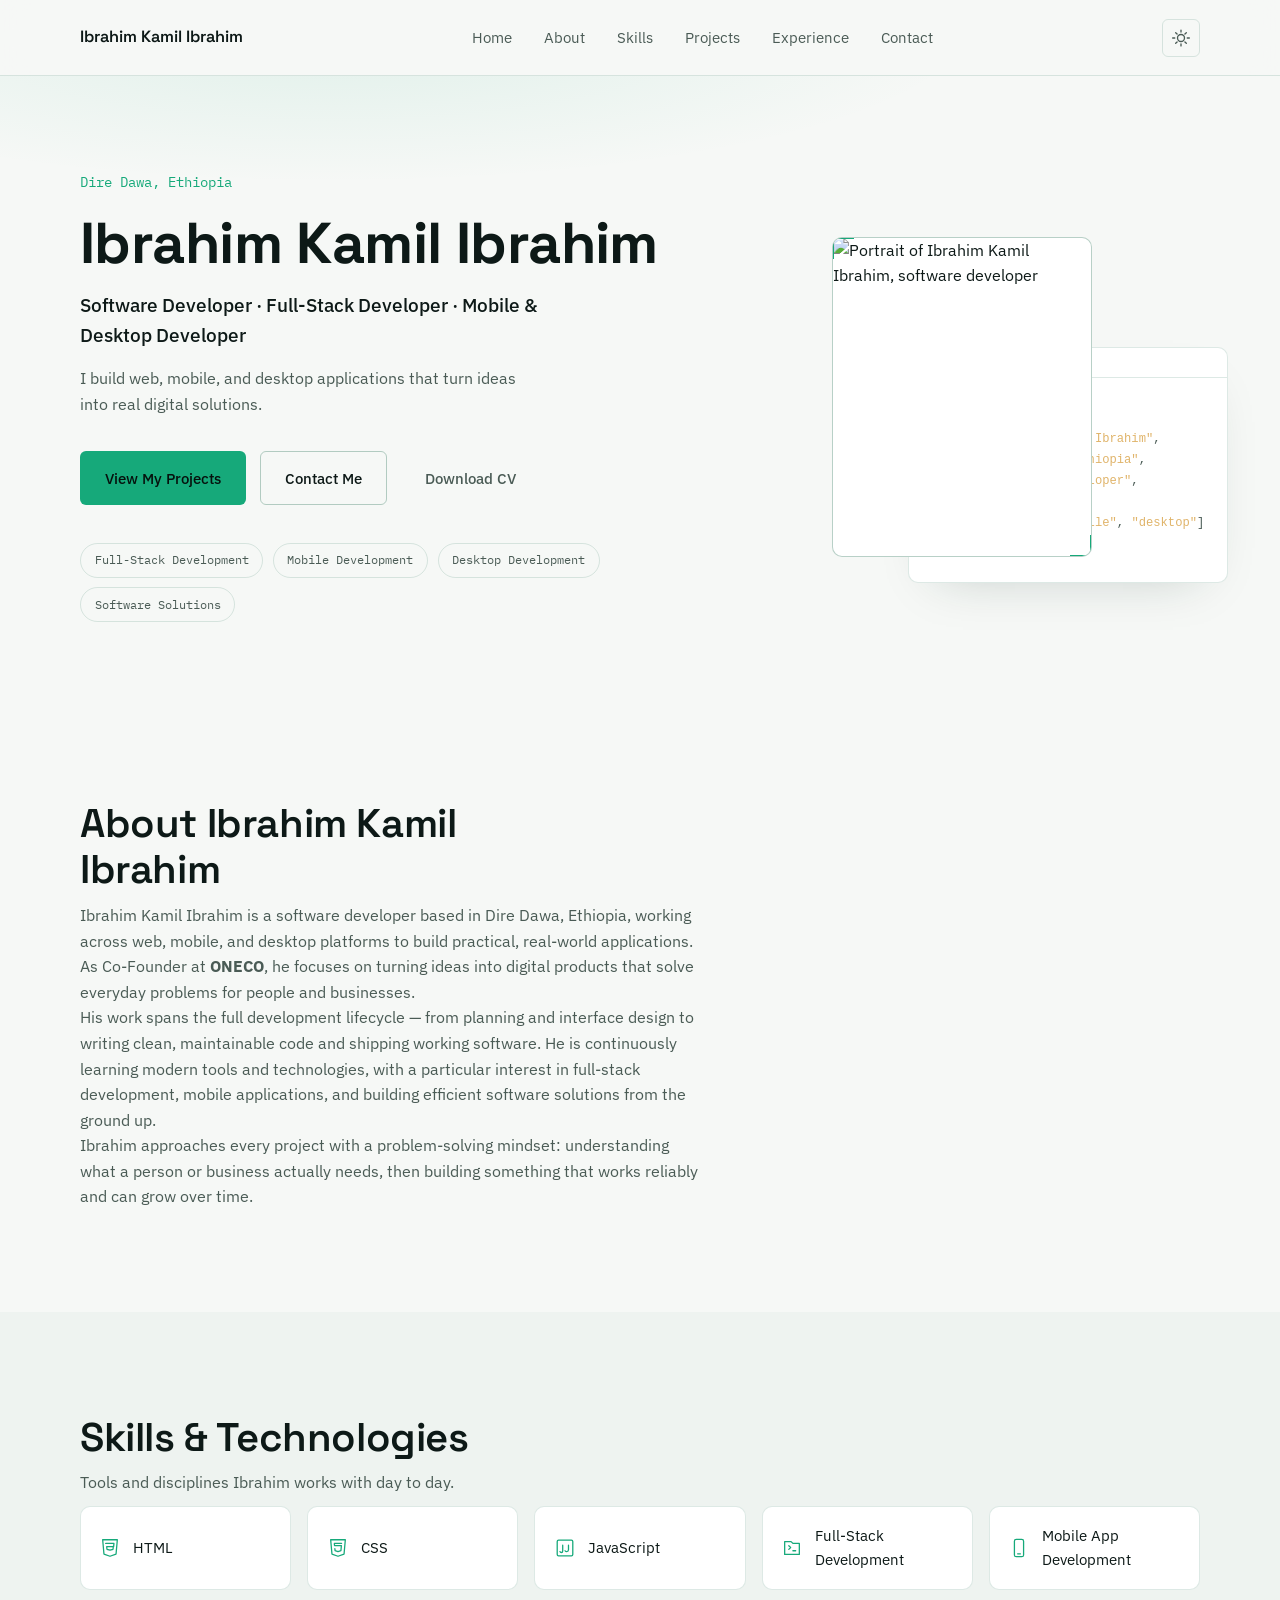
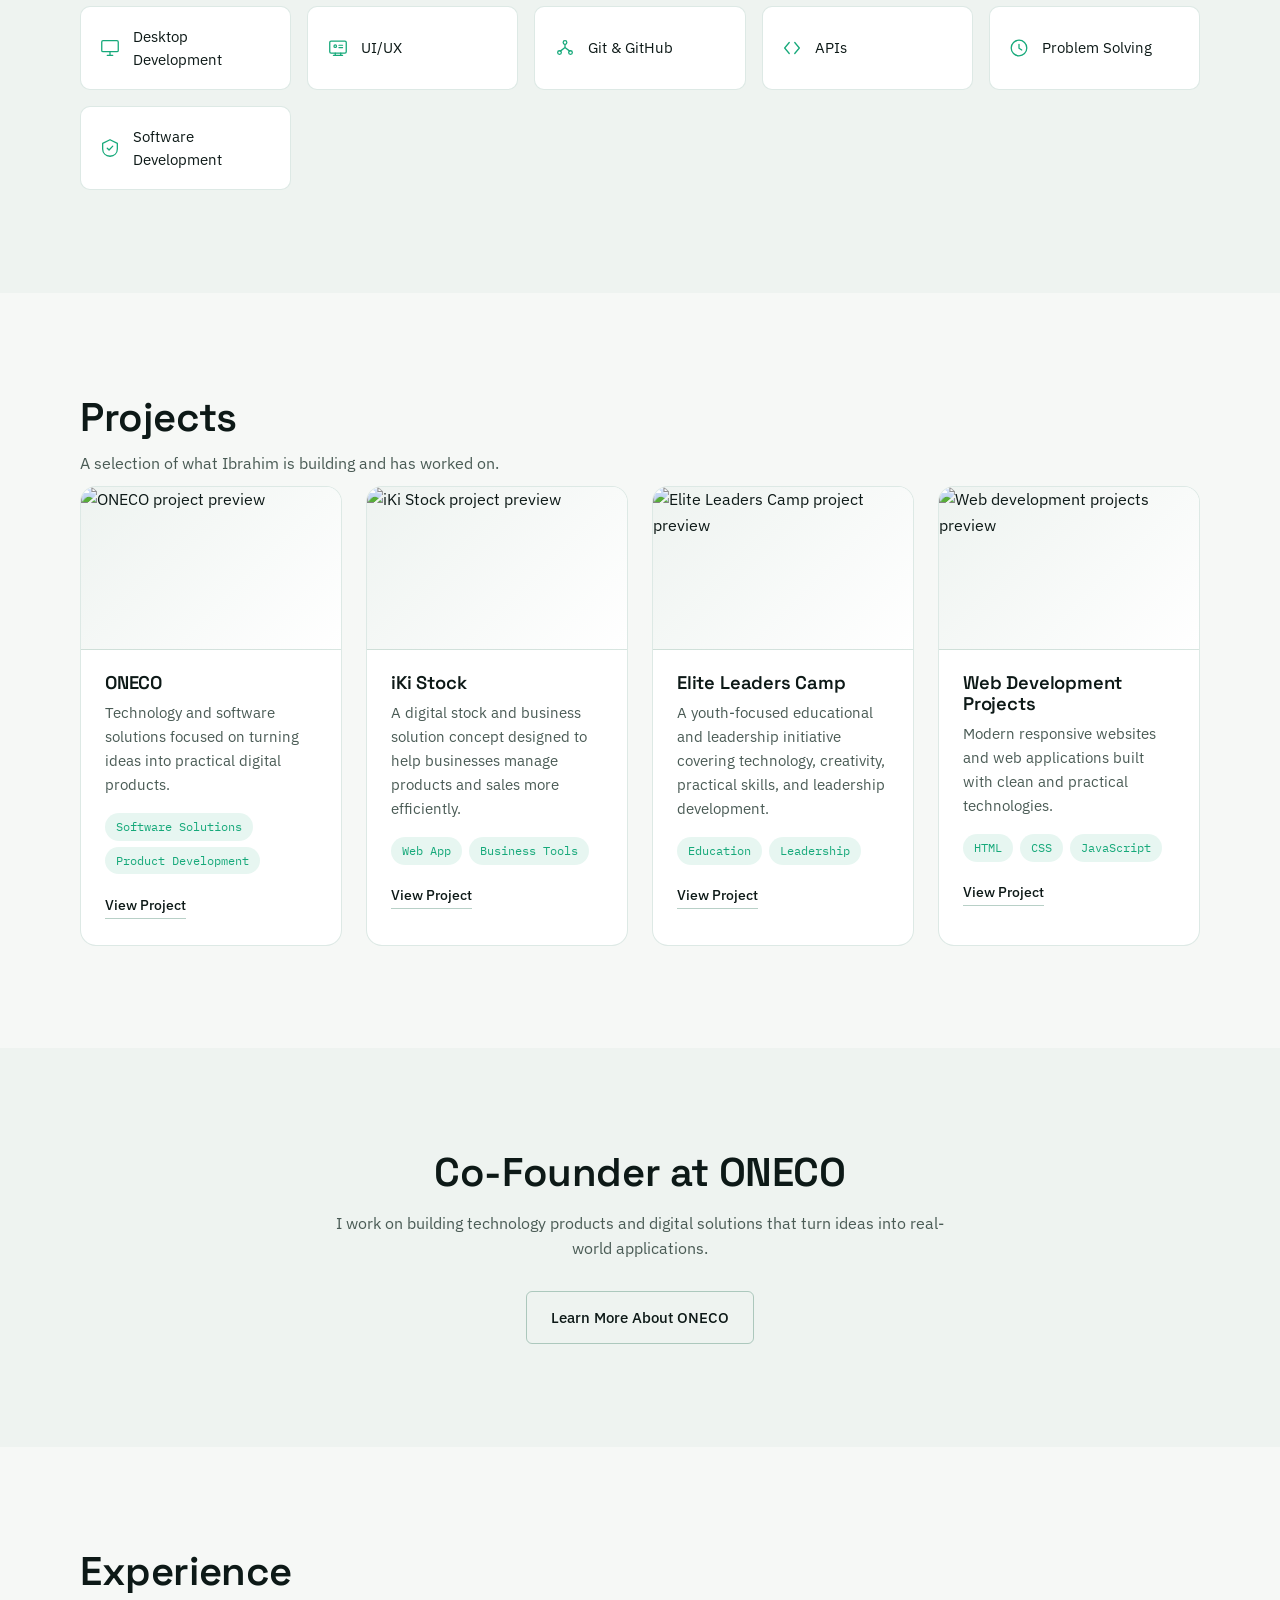
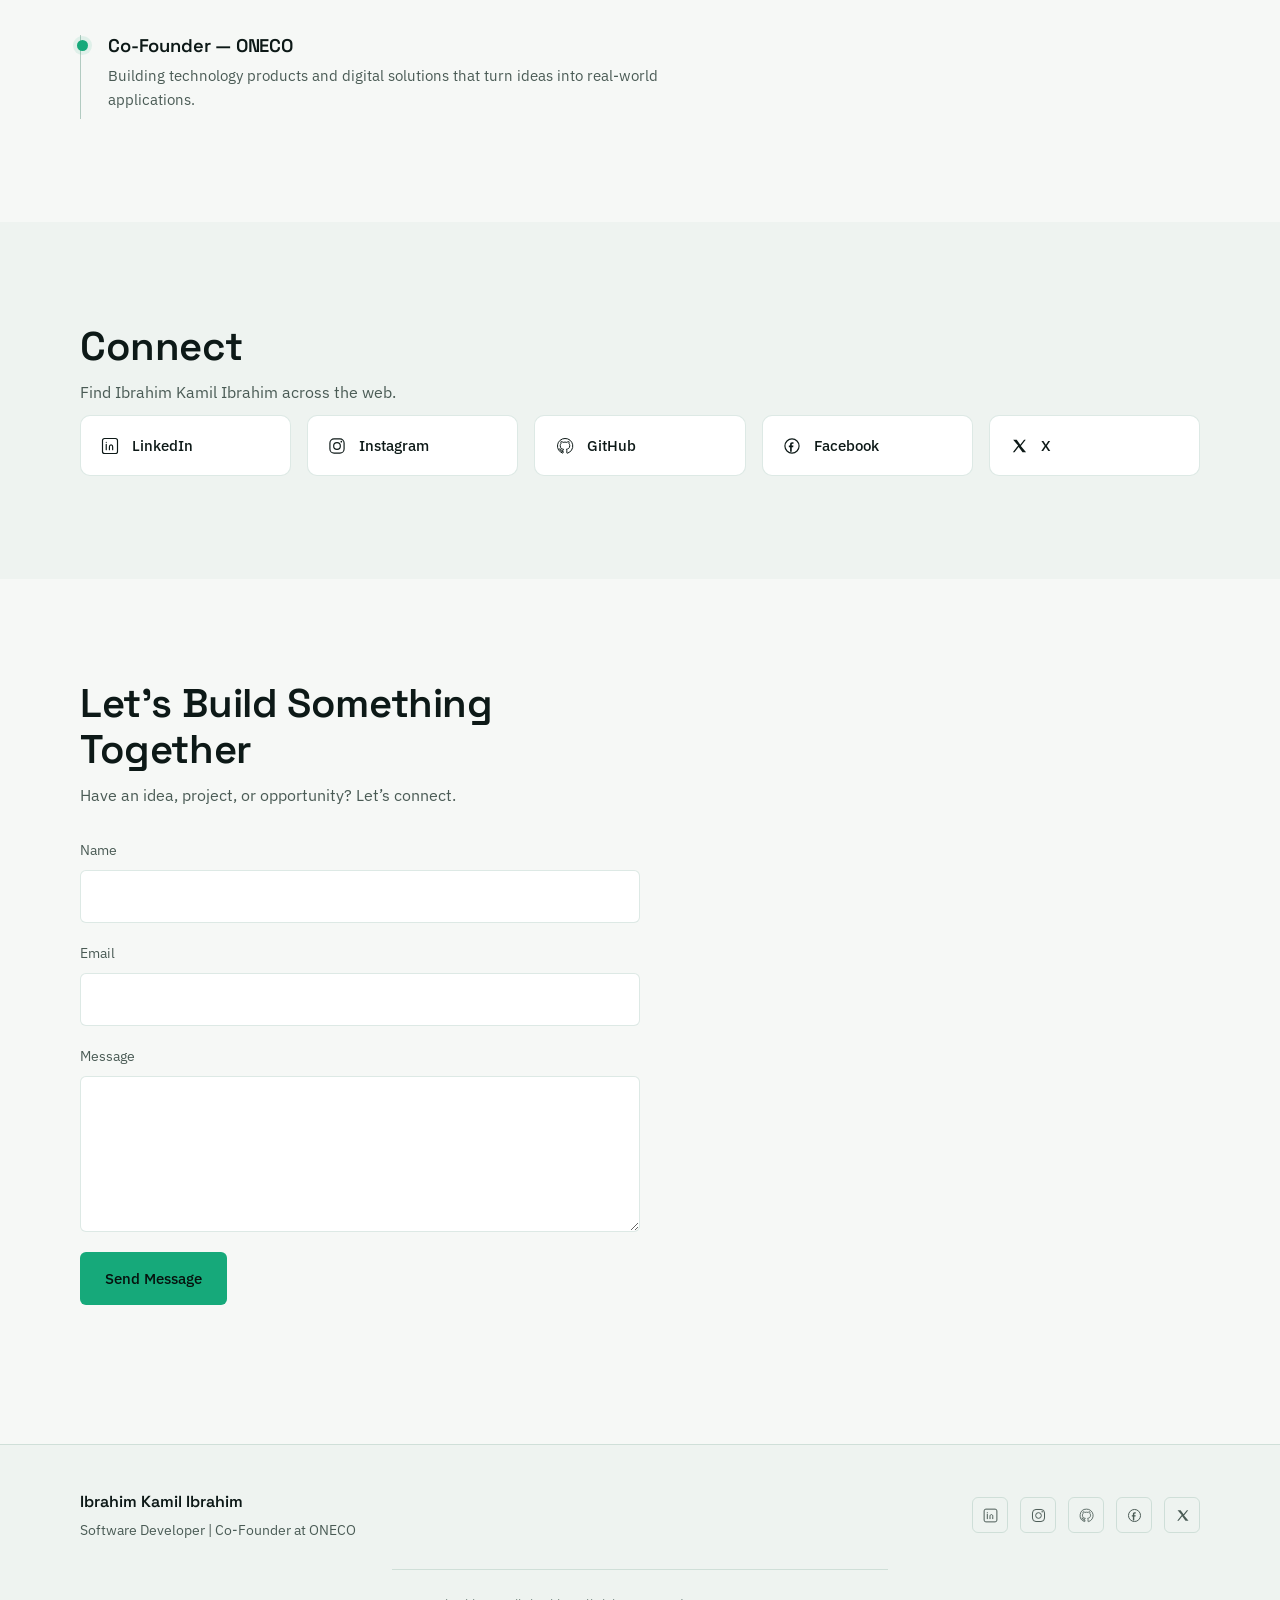
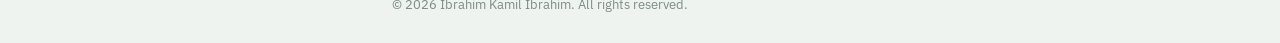
==== index.html @ 1c9484c1 "Update domain placeholders for GitHub Pages" ====
<!DOCTYPE html>
<html lang="en" data-theme="dark">
<head>
  <meta charset="UTF-8" />
  <meta name="viewport" content="width=device-width, initial-scale=1.0" />

  <!-- ============================================================
       PRIMARY SEO — GitHub Pages URL set; replace with your real domain
       once you connect one, e.g. https://ibrahimkamil.dev
  ============================================================ -->
  <title>Ibrahim Kamil Ibrahim | Software Developer &amp; Co-Founder at ONECO</title>
  <meta name="description" content="Ibrahim Kamil Ibrahim is a software developer and Co-Founder at ONECO, specializing in full-stack, web, mobile and desktop application development." />
  <meta name="keywords" content="Ibrahim Kamil Ibrahim, Ibrahim Kamil, Ibrahim Kamil software developer, Ibrahim Kamil Ethiopia, Ibrahim Kamil developer, Ibrahim Kamil ONECO" />
  <meta name="author" content="Ibrahim Kamil Ibrahim" />
  <meta name="robots" content="index, follow" />

  <!-- REPLACE: canonical URL once your domain/GitHub Pages URL is live -->
  <link rel="canonical" href="https://ibrahim-kamil-ibrahim.github.io/ibrahim-kamil-ibrahim/" />

  <!-- Open Graph -->
  <meta property="og:type" content="website" />
  <meta property="og:title" content="Ibrahim Kamil Ibrahim | Software Developer & Co-Founder at ONECO" />
  <meta property="og:description" content="Software developer and Co-Founder at ONECO, building full-stack, web, mobile and desktop applications." />
  <meta property="og:url" content="https://ibrahim-kamil-ibrahim.github.io/ibrahim-kamil-ibrahim/" />
  <!-- REPLACE: absolute URL to a real social preview image (1200x630 recommended) -->
  <meta property="og:image" content="https://ibrahim-kamil-ibrahim.github.io/ibrahim-kamil-ibrahim/assets/og-image.jpg" />
  <meta property="og:site_name" content="Ibrahim Kamil Ibrahim" />
  <meta property="og:locale" content="en_US" />

  <!-- Twitter / X Card -->
  <meta name="twitter:card" content="summary_large_image" />
  <meta name="twitter:title" content="Ibrahim Kamil Ibrahim | Software Developer & Co-Founder at ONECO" />
  <meta name="twitter:description" content="Software developer and Co-Founder at ONECO, building full-stack, web, mobile and desktop applications." />
  <meta name="twitter:image" content="https://ibrahim-kamil-ibrahim.github.io/ibrahim-kamil-ibrahim/assets/og-image.jpg" />
  <meta name="twitter:site" content="@ibrahimkamil877" />

  <!-- REPLACE: favicon files in /assets/ once you have real ones -->
  <link rel="icon" type="image/png" href="assets/favicon.png" />

  <!-- Fonts: Space Grotesk (display) + IBM Plex Sans (body) + IBM Plex Mono (code accents) -->
  <link rel="preconnect" href="https://fonts.googleapis.com" />
  <link rel="preconnect" href="https://fonts.gstatic.com" crossorigin />
  <link href="https://fonts.googleapis.com/css2?family=Space+Grotesk:wght@500;600;700&family=IBM+Plex+Sans:wght@400;500;600&family=IBM+Plex+Mono:wght@400;500&display=swap" rel="stylesheet" />

  <link rel="stylesheet" href="style.css" />

  <!-- ============================================================
       STRUCTURED DATA (Schema.org JSON-LD)
       Only real, provided information is included below.
       Replace image/url placeholders once available.
  ============================================================ -->
  <script type="application/ld+json">
  {
    "@context": "https://schema.org",
    "@type": "Person",
    "name": "Ibrahim Kamil Ibrahim",
    "alternateName": "Ibrahim Kamil",
    "jobTitle": "Software Developer",
    "description": "Software developer and Co-Founder at ONECO, specializing in full-stack, web, mobile and desktop application development.",
    "image": "https://ibrahim-kamil-ibrahim.github.io/ibrahim-kamil-ibrahim/assets/profile.jpg",
    "url": "https://ibrahim-kamil-ibrahim.github.io/ibrahim-kamil-ibrahim/",
    "worksFor": {
      "@type": "Organization",
      "name": "ONECO"
    },
    "address": {
      "@type": "PostalAddress",
      "addressLocality": "Dire Dawa",
      "addressCountry": "Ethiopia"
    },
    "sameAs": [
      "https://www.linkedin.com/in/ibrahimkamilibrahim/",
      "https://www.instagram.com/ibrahim_kamil_ibrahim_/",
      "https://github.com/ibrahim-kamil-ibrahim",
      "https://web.facebook.com/ibrahimkamilibrahim1",
      "https://x.com/ibrahimkamil877"
    ]
  }
  </script>
  <script type="application/ld+json">
  {
    "@context": "https://schema.org",
    "@type": "WebSite",
    "name": "Ibrahim Kamil Ibrahim | Software Developer & Co-Founder at ONECO",
    "url": "https://ibrahim-kamil-ibrahim.github.io/ibrahim-kamil-ibrahim/",
    "author": {
      "@type": "Person",
      "name": "Ibrahim Kamil Ibrahim"
    }
  }
  </script>
</head>
<body>
  <a class="skip-link" href="#main">Skip to content</a>

  <!-- ============================== NAVBAR ============================== -->
  <header class="site-header" id="top">
    <div class="nav-inner">
      <a href="#top" class="nav-logo">Ibrahim Kamil Ibrahim</a>

      <nav class="nav-menu" id="nav-menu" aria-label="Primary">
        <ul>
          <li><a href="#top">Home</a></li>
          <li><a href="#about">About</a></li>
          <li><a href="#skills">Skills</a></li>
          <li><a href="#projects">Projects</a></li>
          <li><a href="#experience">Experience</a></li>
          <li><a href="#contact">Contact</a></li>
        </ul>
      </nav>

      <div class="nav-actions">
        <button id="theme-toggle" class="icon-btn" type="button" aria-label="Switch to light mode" aria-pressed="false">
          <svg class="icon-moon" width="20" height="20" viewBox="0 0 24 24" fill="none" aria-hidden="true"><path d="M20.5 14.5a8.5 8.5 0 1 1-9-11 7 7 0 0 0 9 11Z" stroke="currentColor" stroke-width="1.6" stroke-linecap="round" stroke-linejoin="round"/></svg>
          <svg class="icon-sun" width="20" height="20" viewBox="0 0 24 24" fill="none" aria-hidden="true"><circle cx="12" cy="12" r="4.2" stroke="currentColor" stroke-width="1.6"/><path d="M12 2.5v2.4M12 19.1v2.4M4.5 12H2M22 12h-2.5M5.6 5.6l1.7 1.7M16.7 16.7l1.7 1.7M18.4 5.6l-1.7 1.7M7.3 16.7l-1.7 1.7" stroke="currentColor" stroke-width="1.6" stroke-linecap="round"/></svg>
        </button>

        <button id="nav-toggle" class="hamburger" type="button" aria-label="Open menu" aria-expanded="false" aria-controls="nav-menu">
          <span></span><span></span><span></span>
        </button>
      </div>
    </div>
  </header>

  <main id="main">

    <!-- ============================== HERO ============================== -->
    <section class="hero" id="home">
      <div class="hero-inner">
        <div class="hero-copy" data-animate="fade-up">
          <p class="hero-kicker">Dire Dawa, Ethiopia</p>
          <h1 class="hero-name">Ibrahim Kamil Ibrahim</h1>
          <p class="hero-title">Software Developer &middot; Full&#8209;Stack Developer &middot; Mobile &amp; Desktop Developer</p>
          <p class="hero-desc">I build web, mobile, and desktop applications that turn ideas into real digital solutions.</p>

          <div class="hero-actions">
            <a href="#projects" class="btn btn-primary">View My Projects</a>
            <a href="#contact" class="btn btn-outline">Contact Me</a>
            <!-- REPLACE: href with the real path to your CV file, e.g. assets/Ibrahim-Kamil-Ibrahim-CV.pdf -->
            <a href="assets/Ibrahim-Kamil-Ibrahim-CV.pdf" class="btn btn-ghost" download>Download CV</a>
          </div>

          <ul class="hero-badges">
            <li>Full-Stack Development</li>
            <li>Mobile Development</li>
            <li>Desktop Development</li>
            <li>Software Solutions</li>
          </ul>
        </div>

        <div class="hero-visual" data-animate="fade-up" data-animate-delay="1">
          <div class="portrait-frame">
            <!-- REPLACE: src with a real professional photo, e.g. assets/profile.jpg -->
            <img src="assets/profile-placeholder.jpg" alt="Portrait of Ibrahim Kamil Ibrahim, software developer" width="360" height="440" loading="eager" />
          </div>

          <div class="code-window" aria-hidden="true">
            <div class="code-window-bar">
              <span></span><span></span><span></span>
            </div>
            <pre class="code-window-body"><code><span class="tok-kw">const</span> <span class="tok-var">developer</span> = {
  <span class="tok-key">name</span>: <span class="tok-str">"Ibrahim Kamil Ibrahim"</span>,
  <span class="tok-key">base</span>: <span class="tok-str">"Dire Dawa, Ethiopia"</span>,
  <span class="tok-key">role</span>: <span class="tok-str">"Software Developer"</span>,
  <span class="tok-key">cofounder</span>: <span class="tok-str">"ONECO"</span>,
  <span class="tok-key">builds</span>: [<span class="tok-str">"web"</span>, <span class="tok-str">"mobile"</span>, <span class="tok-str">"desktop"</span>]
};</code></pre>
          </div>
        </div>
      </div>
    </section>

    <!-- ============================== ABOUT ============================== -->
    <section class="section" id="about">
      <div class="section-inner about-grid">
        <div data-animate="fade-up">
          <h2>About Ibrahim Kamil Ibrahim</h2>
          <p>
            Ibrahim Kamil Ibrahim is a software developer based in Dire Dawa, Ethiopia, working across
            web, mobile, and desktop platforms to build practical, real-world applications. As Co-Founder
            at <strong>ONECO</strong>, he focuses on turning ideas into digital products that solve
            everyday problems for people and businesses.
          </p>
          <p>
            His work spans the full development lifecycle &mdash; from planning and interface design to
            writing clean, maintainable code and shipping working software. He is continuously learning
            modern tools and technologies, with a particular interest in full-stack development, mobile
            applications, and building efficient software solutions from the ground up.
          </p>
          <p>
            Ibrahim approaches every project with a problem-solving mindset: understanding what a person
            or business actually needs, then building something that works reliably and can grow over time.
          </p>
        </div>
      </div>
    </section>

    <!-- ============================== SKILLS ============================== -->
    <section class="section section-alt" id="skills">
      <div class="section-inner">
        <h2>Skills &amp; Technologies</h2>
        <p class="section-lead">Tools and disciplines Ibrahim works with day to day.</p>

        <ul class="skills-grid">
          <li class="skill-card" data-animate="fade-up">
            <svg viewBox="0 0 24 24" fill="none" aria-hidden="true"><path d="M4 3h16l-1.4 15.6L12 21l-6.6-2.4L4 3Z" stroke="currentColor" stroke-width="1.4" stroke-linejoin="round"/><path d="M7.3 7h9l-.3 3.4H8.4M8.4 10.4l.3 3 3.3 1 3.3-1 .3-3.3" stroke="currentColor" stroke-width="1.4" stroke-linecap="round" stroke-linejoin="round"/></svg>
            <span>HTML</span>
          </li>
          <li class="skill-card" data-animate="fade-up">
            <svg viewBox="0 0 24 24" fill="none" aria-hidden="true"><path d="M4 3h16l-1.4 15.6L12 21l-6.6-2.4L4 3Z" stroke="currentColor" stroke-width="1.4" stroke-linejoin="round"/><path d="M15.9 7H8l.2 2.3h7.5l-.5 5.6-3.2 1-3.2-1-.2-2.1" stroke="currentColor" stroke-width="1.4" stroke-linecap="round" stroke-linejoin="round"/></svg>
            <span>CSS</span>
          </li>
          <li class="skill-card" data-animate="fade-up">
            <svg viewBox="0 0 24 24" fill="none" aria-hidden="true"><rect x="3.5" y="3.5" width="17" height="17" rx="1.5" stroke="currentColor" stroke-width="1.4"/><path d="M9.5 9v6.2c0 1.2-.6 1.7-1.5 1.7s-1.3-.5-1.5-1M15.8 9v5c0 1.5-.7 2-1.9 2-1 0-1.5-.4-1.9-1" stroke="currentColor" stroke-width="1.4" stroke-linecap="round"/></svg>
            <span>JavaScript</span>
          </li>
          <li class="skill-card" data-animate="fade-up">
            <svg viewBox="0 0 24 24" fill="none" aria-hidden="true"><path d="M4 5h7l2 2h7v12H4V5Z" stroke="currentColor" stroke-width="1.4" stroke-linejoin="round"/><path d="M8.5 13.5l2-2-2-2M13 15h3" stroke="currentColor" stroke-width="1.4" stroke-linecap="round" stroke-linejoin="round"/></svg>
            <span>Full-Stack Development</span>
          </li>
          <li class="skill-card" data-animate="fade-up">
            <svg viewBox="0 0 24 24" fill="none" aria-hidden="true"><rect x="7" y="2.5" width="10" height="19" rx="2" stroke="currentColor" stroke-width="1.4"/><path d="M10.5 18.3h3" stroke="currentColor" stroke-width="1.4" stroke-linecap="round"/></svg>
            <span>Mobile App Development</span>
          </li>
          <li class="skill-card" data-animate="fade-up">
            <svg viewBox="0 0 24 24" fill="none" aria-hidden="true"><rect x="3" y="4" width="18" height="12" rx="1.4" stroke="currentColor" stroke-width="1.4"/><path d="M9 20h6M12 16v4" stroke="currentColor" stroke-width="1.4" stroke-linecap="round"/></svg>
            <span>Desktop Development</span>
          </li>
          <li class="skill-card" data-animate="fade-up">
            <svg viewBox="0 0 24 24" fill="none" aria-hidden="true"><rect x="3" y="4.5" width="18" height="13" rx="1.4" stroke="currentColor" stroke-width="1.4"/><path d="M7 20h10M9 17.5v2.5M15 17.5v2.5" stroke="currentColor" stroke-width="1.4" stroke-linecap="round"/><circle cx="9" cy="10" r="1.4" stroke="currentColor" stroke-width="1.3"/><path d="M13 9h4M13 11.5h4" stroke="currentColor" stroke-width="1.3" stroke-linecap="round"/></svg>
            <span>UI/UX</span>
          </li>
          <li class="skill-card" data-animate="fade-up">
            <svg viewBox="0 0 24 24" fill="none" aria-hidden="true"><circle cx="12" cy="6" r="2" stroke="currentColor" stroke-width="1.4"/><circle cx="6" cy="17" r="2" stroke="currentColor" stroke-width="1.4"/><circle cx="18" cy="17" r="2" stroke="currentColor" stroke-width="1.4"/><path d="M12 8v3.5M12 11.5 6.9 15.4M12 11.5l5.1 3.9" stroke="currentColor" stroke-width="1.4" stroke-linecap="round"/></svg>
            <span>Git &amp; GitHub</span>
          </li>
          <li class="skill-card" data-animate="fade-up">
            <svg viewBox="0 0 24 24" fill="none" aria-hidden="true"><path d="M9 6 4 12l5 6M15 6l5 6-5 6" stroke="currentColor" stroke-width="1.4" stroke-linecap="round" stroke-linejoin="round"/></svg>
            <span>APIs</span>
          </li>
          <li class="skill-card" data-animate="fade-up">
            <svg viewBox="0 0 24 24" fill="none" aria-hidden="true"><circle cx="12" cy="12" r="8.5" stroke="currentColor" stroke-width="1.4"/><path d="M12 8v4.3l3 1.9" stroke="currentColor" stroke-width="1.4" stroke-linecap="round" stroke-linejoin="round"/></svg>
            <span>Problem Solving</span>
          </li>
          <li class="skill-card" data-animate="fade-up">
            <svg viewBox="0 0 24 24" fill="none" aria-hidden="true"><path d="M12 3 4 7v6c0 4.4 3.4 7.6 8 8 4.6-.4 8-3.6 8-8V7l-8-4Z" stroke="currentColor" stroke-width="1.4" stroke-linejoin="round"/><path d="M9 12.2l2 2 4-4.2" stroke="currentColor" stroke-width="1.4" stroke-linecap="round" stroke-linejoin="round"/></svg>
            <span>Software Development</span>
          </li>
        </ul>
      </div>
    </section>

    <!-- ============================== PROJECTS ============================== -->
    <section class="section" id="projects">
      <div class="section-inner">
        <h2>Projects</h2>
        <p class="section-lead">A selection of what Ibrahim is building and has worked on.</p>

        <div class="projects-grid">

          <article class="project-card" data-animate="fade-up">
            <div class="project-thumb" aria-hidden="true">
              <!-- REPLACE: with a real project image at assets/projects/oneco.jpg -->
              <img src="assets/projects/oneco-placeholder.jpg" alt="ONECO project preview" loading="lazy" width="480" height="300" />
            </div>
            <div class="project-body">
              <h3>ONECO</h3>
              <p>Technology and software solutions focused on turning ideas into practical digital products.</p>
              <ul class="tech-tags">
                <li>Software Solutions</li>
                <li>Product Development</li>
              </ul>
              <!-- REPLACE: href with the real ONECO project/website URL -->
              <a href="#" class="project-link">View Project</a>
            </div>
          </article>

          <article class="project-card" data-animate="fade-up">
            <div class="project-thumb" aria-hidden="true">
              <!-- REPLACE: with a real project image at assets/projects/iki-stock.jpg -->
              <img src="assets/projects/iki-stock-placeholder.jpg" alt="iKi Stock project preview" loading="lazy" width="480" height="300" />
            </div>
            <div class="project-body">
              <h3>iKi Stock</h3>
              <p>A digital stock and business solution concept designed to help businesses manage products and sales more efficiently.</p>
              <ul class="tech-tags">
                <li>Web App</li>
                <li>Business Tools</li>
              </ul>
              <!-- REPLACE: href with the real iKi Stock project URL -->
              <a href="#" class="project-link">View Project</a>
            </div>
          </article>

          <article class="project-card" data-animate="fade-up">
            <div class="project-thumb" aria-hidden="true">
              <!-- REPLACE: with a real project image at assets/projects/elite-leaders-camp.jpg -->
              <img src="assets/projects/elite-leaders-camp-placeholder.jpg" alt="Elite Leaders Camp project preview" loading="lazy" width="480" height="300" />
            </div>
            <div class="project-body">
              <h3>Elite Leaders Camp</h3>
              <p>A youth-focused educational and leadership initiative covering technology, creativity, practical skills, and leadership development.</p>
              <ul class="tech-tags">
                <li>Education</li>
                <li>Leadership</li>
              </ul>
              <!-- REPLACE: href with the real Elite Leaders Camp URL -->
              <a href="#" class="project-link">View Project</a>
            </div>
          </article>

          <article class="project-card" data-animate="fade-up">
            <div class="project-thumb" aria-hidden="true">
              <!-- REPLACE: with a real project image at assets/projects/web-projects.jpg -->
              <img src="assets/projects/web-projects-placeholder.jpg" alt="Web development projects preview" loading="lazy" width="480" height="300" />
            </div>
            <div class="project-body">
              <h3>Web Development Projects</h3>
              <p>Modern responsive websites and web applications built with clean and practical technologies.</p>
              <ul class="tech-tags">
                <li>HTML</li>
                <li>CSS</li>
                <li>JavaScript</li>
              </ul>
              <!-- REPLACE: href with a real project/portfolio URL -->
              <a href="#" class="project-link">View Project</a>
            </div>
          </article>

        </div>
      </div>
    </section>

    <!-- ============================== ONECO ============================== -->
    <section class="section section-alt oneco" id="oneco">
      <div class="section-inner oneco-inner">
        <div data-animate="fade-up">
          <h2>Co-Founder at ONECO</h2>
          <p>I work on building technology products and digital solutions that turn ideas into real-world applications.</p>
          <!-- REPLACE: href with the real ONECO website URL -->
          <a href="#" class="btn btn-outline">Learn More About ONECO</a>
        </div>
      </div>
    </section>

    <!-- ============================== EXPERIENCE ============================== -->
    <section class="section" id="experience">
      <div class="section-inner">
        <h2>Experience</h2>

        <ol class="timeline">
          <li class="timeline-item" data-animate="fade-up">
            <div class="timeline-marker" aria-hidden="true"></div>
            <div class="timeline-content">
              <h3>Co-Founder &mdash; ONECO</h3>
              <p>Building technology products and digital solutions that turn ideas into real-world applications.</p>
            </div>
          </li>
        </ol>
      </div>
    </section>

    <!-- ============================== SOCIAL PROFILES ============================== -->
    <section class="section section-alt" id="social">
      <div class="section-inner">
        <h2>Connect</h2>
        <p class="section-lead">Find Ibrahim Kamil Ibrahim across the web.</p>

        <ul class="social-grid">
          <li>
            <a class="social-card" href="https://www.linkedin.com/in/ibrahimkamilibrahim/" target="_blank" rel="noopener noreferrer">
              <svg viewBox="0 0 24 24" fill="none" aria-hidden="true"><rect x="3" y="3" width="18" height="18" rx="2.5" stroke="currentColor" stroke-width="1.4"/><path d="M7.5 10v6.5M7.5 7.6v.02M11.3 16.5V13c0-1.4.9-2.3 2-2.3 1.2 0 1.9.8 1.9 2.3v3.5" stroke="currentColor" stroke-width="1.4" stroke-linecap="round"/></svg>
              <span>LinkedIn</span>
            </a>
          </li>
          <li>
            <a class="social-card" href="https://www.instagram.com/ibrahim_kamil_ibrahim_/" target="_blank" rel="noopener noreferrer">
              <svg viewBox="0 0 24 24" fill="none" aria-hidden="true"><rect x="3.5" y="3.5" width="17" height="17" rx="5" stroke="currentColor" stroke-width="1.4"/><circle cx="12" cy="12" r="4" stroke="currentColor" stroke-width="1.4"/><circle cx="17.2" cy="6.8" r="1" fill="currentColor"/></svg>
              <span>Instagram</span>
            </a>
          </li>
          <li>
            <a class="social-card" href="https://github.com/ibrahim-kamil-ibrahim" target="_blank" rel="noopener noreferrer">
              <svg viewBox="0 0 24 24" fill="none" aria-hidden="true"><path d="M12 3a9 9 0 0 0-2.85 17.54c.45.08.62-.2.62-.44v-1.7c-2.5.55-3.03-1.07-3.03-1.07-.41-1.04-1-1.32-1-1.32-.82-.56.06-.55.06-.55.9.06 1.38.93 1.38.93.8 1.38 2.1.98 2.62.75.08-.58.32-.98.57-1.2-2-.23-4.1-1-4.1-4.44 0-.98.35-1.78.92-2.4-.09-.23-.4-1.15.09-2.4 0 0 .75-.24 2.46.92a8.4 8.4 0 0 1 4.48 0c1.71-1.16 2.46-.92 2.46-.92.5 1.25.18 2.17.1 2.4.57.62.91 1.42.91 2.4 0 3.45-2.1 4.2-4.11 4.43.33.29.62.85.62 1.72v2.55c0 .25.17.53.63.44A9 9 0 0 0 12 3Z" stroke="currentColor" stroke-width="1.2" stroke-linejoin="round"/></svg>
              <span>GitHub</span>
            </a>
          </li>
          <li>
            <a class="social-card" href="https://web.facebook.com/ibrahimkamilibrahim1" target="_blank" rel="noopener noreferrer">
              <svg viewBox="0 0 24 24" fill="none" aria-hidden="true"><circle cx="12" cy="12" r="8.5" stroke="currentColor" stroke-width="1.4"/><path d="M13.8 9.2h-1.3c-.5 0-.8.4-.8 1v1.3h2l-.3 2h-1.7V19h-2v-5.5H8.2v-2h1.5V10c0-1.5.9-2.6 2.4-2.6h1.7v1.8Z" fill="currentColor"/></svg>
              <span>Facebook</span>
            </a>
          </li>
          <li>
            <a class="social-card" href="https://x.com/ibrahimkamil877" target="_blank" rel="noopener noreferrer">
              <svg viewBox="0 0 24 24" fill="none" aria-hidden="true"><path d="M5 4.5h4.3l4.2 5.9 4.6-5.9h2l-5.9 7.6L20.5 19.5h-4.3l-4.6-6.4-5 6.4h-2l6.3-8.1L5 4.5Z" fill="currentColor"/></svg>
              <span>X</span>
            </a>
          </li>
        </ul>
      </div>
    </section>

    <!-- ============================== CONTACT ============================== -->
    <section class="section contact" id="contact">
      <div class="section-inner">
        <h2>Let&rsquo;s Build Something Together</h2>
        <p class="section-lead">Have an idea, project, or opportunity? Let&rsquo;s connect.</p>

        <!--
          This is a static site with no backend.
          The form currently opens the visitor's email client via a mailto: link
          (handled in script.js). To collect submissions directly, connect a
          form service such as Formspree, Getform, or Web3Forms:
            1. Create an account with the service and get an endpoint URL.
            2. Set the form's action="YOUR_ENDPOINT_URL" and method="POST".
            3. Remove or keep the mailto fallback in script.js as a backup.
        -->
        <form class="contact-form" id="contact-form" novalidate>
          <div class="form-row">
            <label for="name">Name</label>
            <input type="text" id="name" name="name" autocomplete="name" required />
          </div>
          <div class="form-row">
            <label for="email">Email</label>
            <!-- REPLACE: destination email is set in script.js (CONTACT_EMAIL) -->
            <input type="email" id="email" name="email" autocomplete="email" required />
          </div>
          <div class="form-row">
            <label for="message">Message</label>
            <textarea id="message" name="message" rows="5" required></textarea>
          </div>
          <button type="submit" class="btn btn-primary">Send Message</button>
          <p class="form-note" id="form-note" role="status" aria-live="polite"></p>
        </form>
      </div>
    </section>

  </main>

  <!-- ============================== FOOTER ============================== -->
  <footer class="site-footer">
    <div class="section-inner footer-inner">
      <div>
        <p class="footer-name">Ibrahim Kamil Ibrahim</p>
        <p class="footer-role">Software Developer | Co-Founder at ONECO</p>
      </div>

      <ul class="footer-social" aria-label="Social profiles">
        <li><a href="https://www.linkedin.com/in/ibrahimkamilibrahim/" target="_blank" rel="noopener noreferrer" aria-label="LinkedIn">
          <svg viewBox="0 0 24 24" fill="none" aria-hidden="true"><rect x="3" y="3" width="18" height="18" rx="2.5" stroke="currentColor" stroke-width="1.4"/><path d="M7.5 10v6.5M7.5 7.6v.02M11.3 16.5V13c0-1.4.9-2.3 2-2.3 1.2 0 1.9.8 1.9 2.3v3.5" stroke="currentColor" stroke-width="1.4" stroke-linecap="round"/></svg>
        </a></li>
        <li><a href="https://www.instagram.com/ibrahim_kamil_ibrahim_/" target="_blank" rel="noopener noreferrer" aria-label="Instagram">
          <svg viewBox="0 0 24 24" fill="none" aria-hidden="true"><rect x="3.5" y="3.5" width="17" height="17" rx="5" stroke="currentColor" stroke-width="1.4"/><circle cx="12" cy="12" r="4" stroke="currentColor" stroke-width="1.4"/><circle cx="17.2" cy="6.8" r="1" fill="currentColor"/></svg>
        </a></li>
        <li><a href="https://github.com/ibrahim-kamil-ibrahim" target="_blank" rel="noopener noreferrer" aria-label="GitHub">
          <svg viewBox="0 0 24 24" fill="none" aria-hidden="true"><path d="M12 3a9 9 0 0 0-2.85 17.54c.45.08.62-.2.62-.44v-1.7c-2.5.55-3.03-1.07-3.03-1.07-.41-1.04-1-1.32-1-1.32-.82-.56.06-.55.06-.55.9.06 1.38.93 1.38.93.8 1.38 2.1.98 2.62.75.08-.58.32-.98.57-1.2-2-.23-4.1-1-4.1-4.44 0-.98.35-1.78.92-2.4-.09-.23-.4-1.15.09-2.4 0 0 .75-.24 2.46.92a8.4 8.4 0 0 1 4.48 0c1.71-1.16 2.46-.92 2.46-.92.5 1.25.18 2.17.1 2.4.57.62.91 1.42.91 2.4 0 3.45-2.1 4.2-4.11 4.43.33.29.62.85.62 1.72v2.55c0 .25.17.53.63.44A9 9 0 0 0 12 3Z" stroke="currentColor" stroke-width="1.2" stroke-linejoin="round"/></svg>
        </a></li>
        <li><a href="https://web.facebook.com/ibrahimkamilibrahim1" target="_blank" rel="noopener noreferrer" aria-label="Facebook">
          <svg viewBox="0 0 24 24" fill="none" aria-hidden="true"><circle cx="12" cy="12" r="8.5" stroke="currentColor" stroke-width="1.4"/><path d="M13.8 9.2h-1.3c-.5 0-.8.4-.8 1v1.3h2l-.3 2h-1.7V19h-2v-5.5H8.2v-2h1.5V10c0-1.5.9-2.6 2.4-2.6h1.7v1.8Z" fill="currentColor"/></svg>
        </a></li>
        <li><a href="https://x.com/ibrahimkamil877" target="_blank" rel="noopener noreferrer" aria-label="X">
          <svg viewBox="0 0 24 24" fill="none" aria-hidden="true"><path d="M5 4.5h4.3l4.2 5.9 4.6-5.9h2l-5.9 7.6L20.5 19.5h-4.3l-4.6-6.4-5 6.4h-2l6.3-8.1L5 4.5Z" fill="currentColor"/></svg>
        </a></li>
      </ul>
    </div>
    <p class="footer-copy">&copy; 2026 Ibrahim Kamil Ibrahim. All rights reserved.</p>
  </footer>

  <script src="script.js"></script>
</body>
</html>
---- style.css ----
/* ==========================================================================
   Ibrahim Kamil Ibrahim — Portfolio Stylesheet
   Structure: 1) Tokens  2) Reset  3) Base  4) Layout helpers
              5) Navbar  6) Hero  7) Sections  8) Skills  9) Projects
              10) ONECO  11) Timeline  12) Social  13) Contact  14) Footer
              15) Animations  16) Responsive
   ========================================================================== */

/* --------------------------------------------------------------------------
   1) DESIGN TOKENS
   Edit these values to re-theme the whole site.
-------------------------------------------------------------------------- */
:root {
  /* Core palette — dark navy / deep green / black with an emerald accent */
  --bg: #060b0a;
  --bg-alt: #0a1512;
  --panel: #0d1917;
  --border: rgba(58, 199, 149, 0.14);
  --border-strong: rgba(58, 199, 149, 0.32);

  --emerald: #2fe3a6;
  --emerald-dim: #1f9e78;
  --emerald-soft: rgba(47, 227, 166, 0.12);

  --text: #e9f3ee;
  --text-muted: #93aaa2;
  --text-faint: #5b6f67;

  --font-display: "Space Grotesk", "Segoe UI", sans-serif;
  --font-body: "IBM Plex Sans", "Segoe UI", sans-serif;
  --font-mono: "IBM Plex Mono", "SFMono-Regular", Menlo, monospace;

  --radius-sm: 6px;
  --radius-md: 10px;
  --radius-lg: 16px;

  --shadow-panel: 0 20px 60px -30px rgba(0, 0, 0, 0.7);

  --container: 1120px;
  --nav-h: 76px;

  --ease: cubic-bezier(0.16, 1, 0.3, 1);
}

[data-theme="light"] {
  --bg: #f6f8f6;
  --bg-alt: #eef3f0;
  --panel: #ffffff;
  --border: rgba(20, 100, 70, 0.14);
  --border-strong: rgba(20, 100, 70, 0.3);

  --emerald: #16a97a;
  --emerald-dim: #0f7d5a;
  --emerald-soft: rgba(22, 169, 122, 0.1);

  --text: #0d1917;
  --text-muted: #4a5b55;
  --text-faint: #7c8d86;

  --shadow-panel: 0 20px 50px -30px rgba(18, 46, 38, 0.25);
}

/* --------------------------------------------------------------------------
   2) RESET
-------------------------------------------------------------------------- */
*,
*::before,
*::after {
  box-sizing: border-box;
}

html {
  scroll-behavior: smooth;
}

body,
h1,
h2,
h3,
p,
ul,
ol,
figure {
  margin: 0;
}

ul,
ol {
  padding: 0;
  list-style: none;
}

img {
  max-width: 100%;
  display: block;
}

a {
  color: inherit;
  text-decoration: none;
}

button {
  font: inherit;
  color: inherit;
  background: none;
  border: 0;
  cursor: pointer;
}

input,
textarea {
  font: inherit;
  color: inherit;
}

/* --------------------------------------------------------------------------
   3) BASE
-------------------------------------------------------------------------- */
body {
  background: var(--bg);
  color: var(--text);
  font-family: var(--font-body);
  font-size: 16px;
  line-height: 1.6;
  -webkit-font-smoothing: antialiased;
  transition: background 0.35s var(--ease), color 0.35s var(--ease);
}

h1,
h2,
h3 {
  font-family: var(--font-display);
  color: var(--text);
  line-height: 1.15;
  letter-spacing: -0.01em;
}

h2 {
  font-size: clamp(1.8rem, 3.2vw, 2.5rem);
  font-weight: 600;
  max-width: 20ch;
}

h3 {
  font-size: 1.15rem;
  font-weight: 600;
}

p {
  color: var(--text-muted);
  max-width: 62ch;
}

.skip-link {
  position: absolute;
  left: -999px;
  top: 0;
  background: var(--emerald);
  color: #06110d;
  padding: 0.6rem 1rem;
  border-radius: 0 0 var(--radius-sm) 0;
  z-index: 200;
  font-weight: 600;
}

.skip-link:focus {
  left: 0;
}

:focus-visible {
  outline: 2px solid var(--emerald);
  outline-offset: 3px;
}

@media (prefers-reduced-motion: reduce) {
  html {
    scroll-behavior: auto;
  }
  * {
    animation-duration: 0.01ms !important;
    transition-duration: 0.01ms !important;
  }
}

/* --------------------------------------------------------------------------
   4) LAYOUT HELPERS
-------------------------------------------------------------------------- */
.section-inner {
  width: min(100% - 2.5rem, var(--container));
  margin-inline: auto;
}

.section {
  padding: clamp(4rem, 8vw, 6.5rem) 0;
}

.section-alt {
  background: var(--bg-alt);
}

.section-lead {
  margin-top: 0.6rem;
  max-width: 48ch;
}

.section h2 + .section-lead,
.section h2 {
  margin-bottom: 0.6rem;
}

.section-inner > h2 {
  margin-bottom: 0.4rem;
}

.section-inner > .section-lead {
  margin-bottom: 2.75rem;
}

/* Buttons */
.btn {
  display: inline-flex;
  align-items: center;
  gap: 0.5rem;
  padding: 0.85rem 1.5rem;
  border-radius: var(--radius-sm);
  font-weight: 500;
  font-size: 0.95rem;
  border: 1px solid transparent;
  transition: transform 0.25s var(--ease), background 0.25s var(--ease),
    border-color 0.25s var(--ease), color 0.25s var(--ease);
}

.btn:hover {
  transform: translateY(-2px);
}

.btn-primary {
  background: var(--emerald);
  color: #06110d;
}

.btn-primary:hover {
  background: var(--emerald-dim);
}

.btn-outline {
  border-color: var(--border-strong);
  color: var(--text);
}

.btn-outline:hover {
  border-color: var(--emerald);
  color: var(--emerald);
}

.btn-ghost {
  color: var(--text-muted);
  border-color: transparent;
}

.btn-ghost:hover {
  color: var(--emerald);
}

/* --------------------------------------------------------------------------
   5) NAVBAR
-------------------------------------------------------------------------- */
.site-header {
  position: sticky;
  top: 0;
  z-index: 100;
  height: var(--nav-h);
  display: flex;
  align-items: center;
  background: color-mix(in srgb, var(--bg) 78%, transparent);
  backdrop-filter: blur(14px) saturate(140%);
  -webkit-backdrop-filter: blur(14px) saturate(140%);
  border-bottom: 1px solid var(--border);
}

.nav-inner {
  width: min(100% - 2.5rem, var(--container));
  margin-inline: auto;
  display: flex;
  align-items: center;
  justify-content: space-between;
  gap: 1.5rem;
}

.nav-logo {
  font-family: var(--font-display);
  font-weight: 600;
  font-size: 1.02rem;
  color: var(--text);
  white-space: nowrap;
}

.nav-menu ul {
  display: flex;
  gap: 2rem;
}

.nav-menu a {
  position: relative;
  font-size: 0.94rem;
  color: var(--text-muted);
  padding: 0.3rem 0;
  transition: color 0.2s var(--ease);
}

.nav-menu a::after {
  content: "";
  position: absolute;
  left: 0;
  bottom: -2px;
  width: 0;
  height: 1px;
  background: var(--emerald);
  transition: width 0.25s var(--ease);
}

.nav-menu a:hover {
  color: var(--text);
}

.nav-menu a:hover::after {
  width: 100%;
}

.nav-actions {
  display: flex;
  align-items: center;
  gap: 0.75rem;
}

.icon-btn {
  display: grid;
  place-items: center;
  width: 38px;
  height: 38px;
  border-radius: var(--radius-sm);
  color: var(--text-muted);
  border: 1px solid var(--border);
  transition: color 0.2s var(--ease), border-color 0.2s var(--ease);
}

.icon-btn:hover {
  color: var(--emerald);
  border-color: var(--border-strong);
}

.icon-sun {
  display: none;
}

[data-theme="light"] .icon-sun {
  display: block;
}

[data-theme="light"] .icon-moon {
  display: none;
}

.hamburger {
  display: none;
  flex-direction: column;
  justify-content: center;
  gap: 5px;
  width: 38px;
  height: 38px;
  border-radius: var(--radius-sm);
  border: 1px solid var(--border);
}

.hamburger span {
  display: block;
  width: 18px;
  height: 1.5px;
  margin-inline: auto;
  background: var(--text);
  transition: transform 0.25s var(--ease), opacity 0.25s var(--ease);
}

.hamburger[aria-expanded="true"] span:nth-child(1) {
  transform: translateY(6.5px) rotate(45deg);
}

.hamburger[aria-expanded="true"] span:nth-child(2) {
  opacity: 0;
}

.hamburger[aria-expanded="true"] span:nth-child(3) {
  transform: translateY(-6.5px) rotate(-45deg);
}

/* --------------------------------------------------------------------------
   6) HERO
-------------------------------------------------------------------------- */
.hero {
  position: relative;
  padding: clamp(3.5rem, 8vw, 6rem) 0 clamp(3rem, 6vw, 5rem);
  overflow: hidden;
}

.hero::before {
  content: "";
  position: absolute;
  inset: -20% -10% auto -10%;
  height: 60%;
  background: radial-gradient(60% 60% at 30% 20%, var(--emerald-soft), transparent 70%);
  pointer-events: none;
  animation: driftGlow 18s ease-in-out infinite alternate;
}

.hero-inner {
  width: min(100% - 2.5rem, var(--container));
  margin-inline: auto;
  display: grid;
  grid-template-columns: 1.1fr 0.9fr;
  gap: clamp(2.5rem, 6vw, 4rem);
  align-items: center;
  position: relative;
}

.hero-kicker {
  font-family: var(--font-mono);
  font-size: 0.85rem;
  color: var(--emerald);
  margin-bottom: 1rem;
}

.hero-name {
  font-size: clamp(2.4rem, 5.4vw, 3.6rem);
  font-weight: 700;
  margin-bottom: 0.85rem;
}

.hero-title {
  color: var(--text);
  font-size: clamp(1.05rem, 1.6vw, 1.2rem);
  font-weight: 500;
  margin-bottom: 0.9rem;
  max-width: 42ch;
}

.hero-desc {
  font-size: 1.02rem;
  margin-bottom: 2.1rem;
  max-width: 46ch;
}

.hero-actions {
  display: flex;
  flex-wrap: wrap;
  gap: 0.85rem;
  margin-bottom: 2.4rem;
}

.hero-badges {
  display: flex;
  flex-wrap: wrap;
  gap: 0.6rem;
}

.hero-badges li {
  font-family: var(--font-mono);
  font-size: 0.78rem;
  color: var(--text-muted);
  border: 1px solid var(--border);
  border-radius: 999px;
  padding: 0.4rem 0.85rem;
}

.hero-visual {
  position: relative;
  display: flex;
  justify-content: center;
}

.portrait-frame {
  position: relative;
  width: min(260px, 70%);
  aspect-ratio: 3 / 3.7;
  border: 1px solid var(--border-strong);
  border-radius: var(--radius-md);
  overflow: hidden;
  background: var(--panel);
  z-index: 2;
}

.portrait-frame::before,
.portrait-frame::after {
  content: "";
  position: absolute;
  width: 22px;
  height: 22px;
  border: 2px solid var(--emerald);
  z-index: 3;
}

.portrait-frame::before {
  top: -1px;
  left: -1px;
  border-right: none;
  border-bottom: none;
}

.portrait-frame::after {
  bottom: -1px;
  right: -1px;
  border-left: none;
  border-top: none;
}

.portrait-frame img {
  width: 100%;
  height: 100%;
  object-fit: cover;
}

.code-window {
  position: absolute;
  right: -6%;
  bottom: -8%;
  width: min(320px, 78%);
  background: var(--panel);
  border: 1px solid var(--border);
  border-radius: var(--radius-md);
  box-shadow: var(--shadow-panel);
  overflow: hidden;
  z-index: 1;
}

.code-window-bar {
  display: flex;
  gap: 6px;
  padding: 0.65rem 0.85rem;
  border-bottom: 1px solid var(--border);
}

.code-window-bar span {
  width: 9px;
  height: 9px;
  border-radius: 50%;
  background: var(--border-strong);
}

.code-window-body {
  font-family: var(--font-mono);
  font-size: 0.76rem;
  line-height: 1.65;
  padding: 1rem 1.1rem;
  color: var(--text-muted);
  overflow-x: auto;
}

.tok-kw {
  color: var(--emerald);
}

.tok-var {
  color: var(--text);
}

.tok-key {
  color: #7fb8a6;
}

.tok-str {
  color: #e0b46a;
}

/* --------------------------------------------------------------------------
   8) SKILLS
-------------------------------------------------------------------------- */
.skills-grid {
  display: grid;
  grid-template-columns: repeat(auto-fill, minmax(190px, 1fr));
  gap: 1rem;
}

.skill-card {
  display: flex;
  align-items: center;
  gap: 0.75rem;
  padding: 1.1rem 1.15rem;
  border: 1px solid var(--border);
  border-radius: var(--radius-md);
  background: var(--panel);
  transition: border-color 0.25s var(--ease), transform 0.25s var(--ease);
}

.skill-card:hover {
  border-color: var(--border-strong);
  transform: translateY(-3px);
}

.skill-card svg {
  width: 22px;
  height: 22px;
  color: var(--emerald);
  flex-shrink: 0;
}

.skill-card span {
  font-size: 0.92rem;
  color: var(--text);
}

/* --------------------------------------------------------------------------
   9) PROJECTS
-------------------------------------------------------------------------- */
.projects-grid {
  display: grid;
  grid-template-columns: repeat(auto-fit, minmax(260px, 1fr));
  gap: 1.5rem;
}

.project-card {
  border: 1px solid var(--border);
  border-radius: var(--radius-lg);
  background: var(--panel);
  overflow: hidden;
  transition: border-color 0.25s var(--ease), transform 0.25s var(--ease);
}

.project-card:hover {
  border-color: var(--border-strong);
  transform: translateY(-4px);
}

.project-thumb {
  aspect-ratio: 16 / 10;
  background: linear-gradient(135deg, var(--bg-alt), var(--panel));
  border-bottom: 1px solid var(--border);
}

.project-thumb img {
  width: 100%;
  height: 100%;
  object-fit: cover;
}

.project-body {
  padding: 1.4rem 1.5rem 1.6rem;
}

.project-body h3 {
  margin-bottom: 0.5rem;
}

.project-body p {
  font-size: 0.94rem;
  margin-bottom: 1rem;
}

.tech-tags {
  display: flex;
  flex-wrap: wrap;
  gap: 0.4rem;
  margin-bottom: 1.1rem;
}

.tech-tags li {
  font-family: var(--font-mono);
  font-size: 0.72rem;
  color: var(--emerald);
  background: var(--emerald-soft);
  border-radius: 999px;
  padding: 0.28rem 0.7rem;
}

.project-link {
  display: inline-block;
  font-size: 0.9rem;
  font-weight: 500;
  color: var(--text);
  border-bottom: 1px solid var(--border-strong);
  padding-bottom: 2px;
  transition: color 0.2s var(--ease), border-color 0.2s var(--ease);
}

.project-link:hover {
  color: var(--emerald);
  border-color: var(--emerald);
}

/* --------------------------------------------------------------------------
   10) ONECO
-------------------------------------------------------------------------- */
.oneco-inner {
  text-align: center;
  max-width: 640px;
}

.oneco-inner p {
  max-width: none;
  margin: 0.9rem auto 1.8rem;
}

.oneco-inner h2 {
  max-width: none;
  margin-inline: auto;
}

/* --------------------------------------------------------------------------
   11) TIMELINE
-------------------------------------------------------------------------- */
.timeline {
  position: relative;
  margin-top: 2.5rem;
  padding-left: 1.7rem;
  border-left: 1px solid var(--border-strong);
}

.timeline-item {
  position: relative;
  padding-bottom: 0.5rem;
}

.timeline-marker {
  position: absolute;
  left: -1.98rem;
  top: 0.3rem;
  width: 11px;
  height: 11px;
  border-radius: 50%;
  background: var(--emerald);
  box-shadow: 0 0 0 4px var(--emerald-soft);
}

.timeline-content h3 {
  margin-bottom: 0.4rem;
}

.timeline-content p {
  font-size: 0.95rem;
}

/* --------------------------------------------------------------------------
   12) SOCIAL
-------------------------------------------------------------------------- */
.social-grid {
  display: grid;
  grid-template-columns: repeat(auto-fill, minmax(180px, 1fr));
  gap: 1rem;
}

.social-card {
  display: flex;
  align-items: center;
  gap: 0.75rem;
  padding: 1.1rem 1.2rem;
  border: 1px solid var(--border);
  border-radius: var(--radius-md);
  background: var(--panel);
  transition: border-color 0.25s var(--ease), transform 0.25s var(--ease), color 0.25s var(--ease);
}

.social-card:hover {
  border-color: var(--emerald);
  transform: translateY(-3px);
  color: var(--emerald);
}

.social-card svg {
  width: 20px;
  height: 20px;
  flex-shrink: 0;
}

.social-card span {
  font-weight: 500;
  font-size: 0.95rem;
}

/* --------------------------------------------------------------------------
   13) CONTACT
-------------------------------------------------------------------------- */
.contact-form {
  margin-top: 2rem;
  max-width: 560px;
  display: flex;
  flex-direction: column;
  gap: 1.25rem;
}

.form-row {
  display: flex;
  flex-direction: column;
  gap: 0.5rem;
}

.form-row label {
  font-size: 0.85rem;
  color: var(--text-muted);
}

.form-row input,
.form-row textarea {
  background: var(--panel);
  border: 1px solid var(--border);
  border-radius: var(--radius-sm);
  padding: 0.8rem 1rem;
  color: var(--text);
  resize: vertical;
  transition: border-color 0.2s var(--ease);
}

.form-row input:focus,
.form-row textarea:focus {
  border-color: var(--emerald);
}

.contact-form .btn {
  align-self: flex-start;
}

.form-note {
  font-size: 0.88rem;
  color: var(--emerald);
  min-height: 1.2em;
}

/* --------------------------------------------------------------------------
   14) FOOTER
-------------------------------------------------------------------------- */
.site-footer {
  border-top: 1px solid var(--border);
  padding: 2.75rem 0 1.75rem;
  background: var(--bg-alt);
}

.footer-inner {
  display: flex;
  flex-wrap: wrap;
  justify-content: space-between;
  align-items: center;
  gap: 1.5rem;
  margin-bottom: 1.75rem;
}

.footer-name {
  font-family: var(--font-display);
  font-weight: 600;
  color: var(--text);
}

.footer-role {
  font-size: 0.9rem;
  color: var(--text-muted);
  margin-top: 0.2rem;
}

.footer-social {
  display: flex;
  gap: 0.75rem;
}

.footer-social a {
  display: grid;
  place-items: center;
  width: 36px;
  height: 36px;
  border-radius: var(--radius-sm);
  border: 1px solid var(--border);
  color: var(--text-muted);
  transition: color 0.2s var(--ease), border-color 0.2s var(--ease);
}

.footer-social a:hover {
  color: var(--emerald);
  border-color: var(--emerald);
}

.footer-social svg {
  width: 17px;
  height: 17px;
}

.footer-copy {
  width: min(100% - 2.5rem, var(--container));
  margin-inline: auto;
  font-size: 0.82rem;
  color: var(--text-faint);
  padding-top: 1.5rem;
  border-top: 1px solid var(--border);
}

/* --------------------------------------------------------------------------
   15) ANIMATIONS
-------------------------------------------------------------------------- */
@keyframes driftGlow {
  from {
    transform: translate(0, 0);
  }
  to {
    transform: translate(4%, 6%);
  }
}

[data-animate] {
  opacity: 0;
  transform: translateY(16px);
  transition: opacity 0.7s var(--ease), transform 0.7s var(--ease);
}

[data-animate].is-visible {
  opacity: 1;
  transform: translateY(0);
}

[data-animate-delay="1"] {
  transition-delay: 0.12s;
}

/* --------------------------------------------------------------------------
   16) RESPONSIVE
-------------------------------------------------------------------------- */
@media (max-width: 900px) {
  .hero-inner {
    grid-template-columns: 1fr;
  }

  .hero-visual {
    order: -1;
    padding-bottom: 2.5rem;
  }

  .code-window {
    position: static;
    width: min(320px, 100%);
    margin-top: 1.5rem;
  }

  .portrait-frame {
    margin-inline: auto;
  }
}

@media (max-width: 760px) {
  .nav-menu {
    position: fixed;
    inset: var(--nav-h) 0 auto 0;
    background: var(--bg);
    border-bottom: 1px solid var(--border);
    transform: translateY(-110%);
    opacity: 0;
    transition: transform 0.3s var(--ease), opacity 0.3s var(--ease);
    padding: 1.5rem 0;
  }

  .nav-menu.is-open {
    transform: translateY(0);
    opacity: 1;
  }

  .nav-menu ul {
    flex-direction: column;
    gap: 0;
    width: min(100% - 2.5rem, var(--container));
    margin-inline: auto;
  }

  .nav-menu li {
    border-bottom: 1px solid var(--border);
  }

  .nav-menu a {
    display: block;
    padding: 0.95rem 0.1rem;
  }

  .hamburger {
    display: flex;
  }
}

@media (max-width: 520px) {
  .hero-actions {
    flex-direction: column;
    align-items: stretch;
  }

  .hero-actions .btn {
    justify-content: center;
  }

  .footer-inner {
    flex-direction: column;
    align-items: flex-start;
  }
}
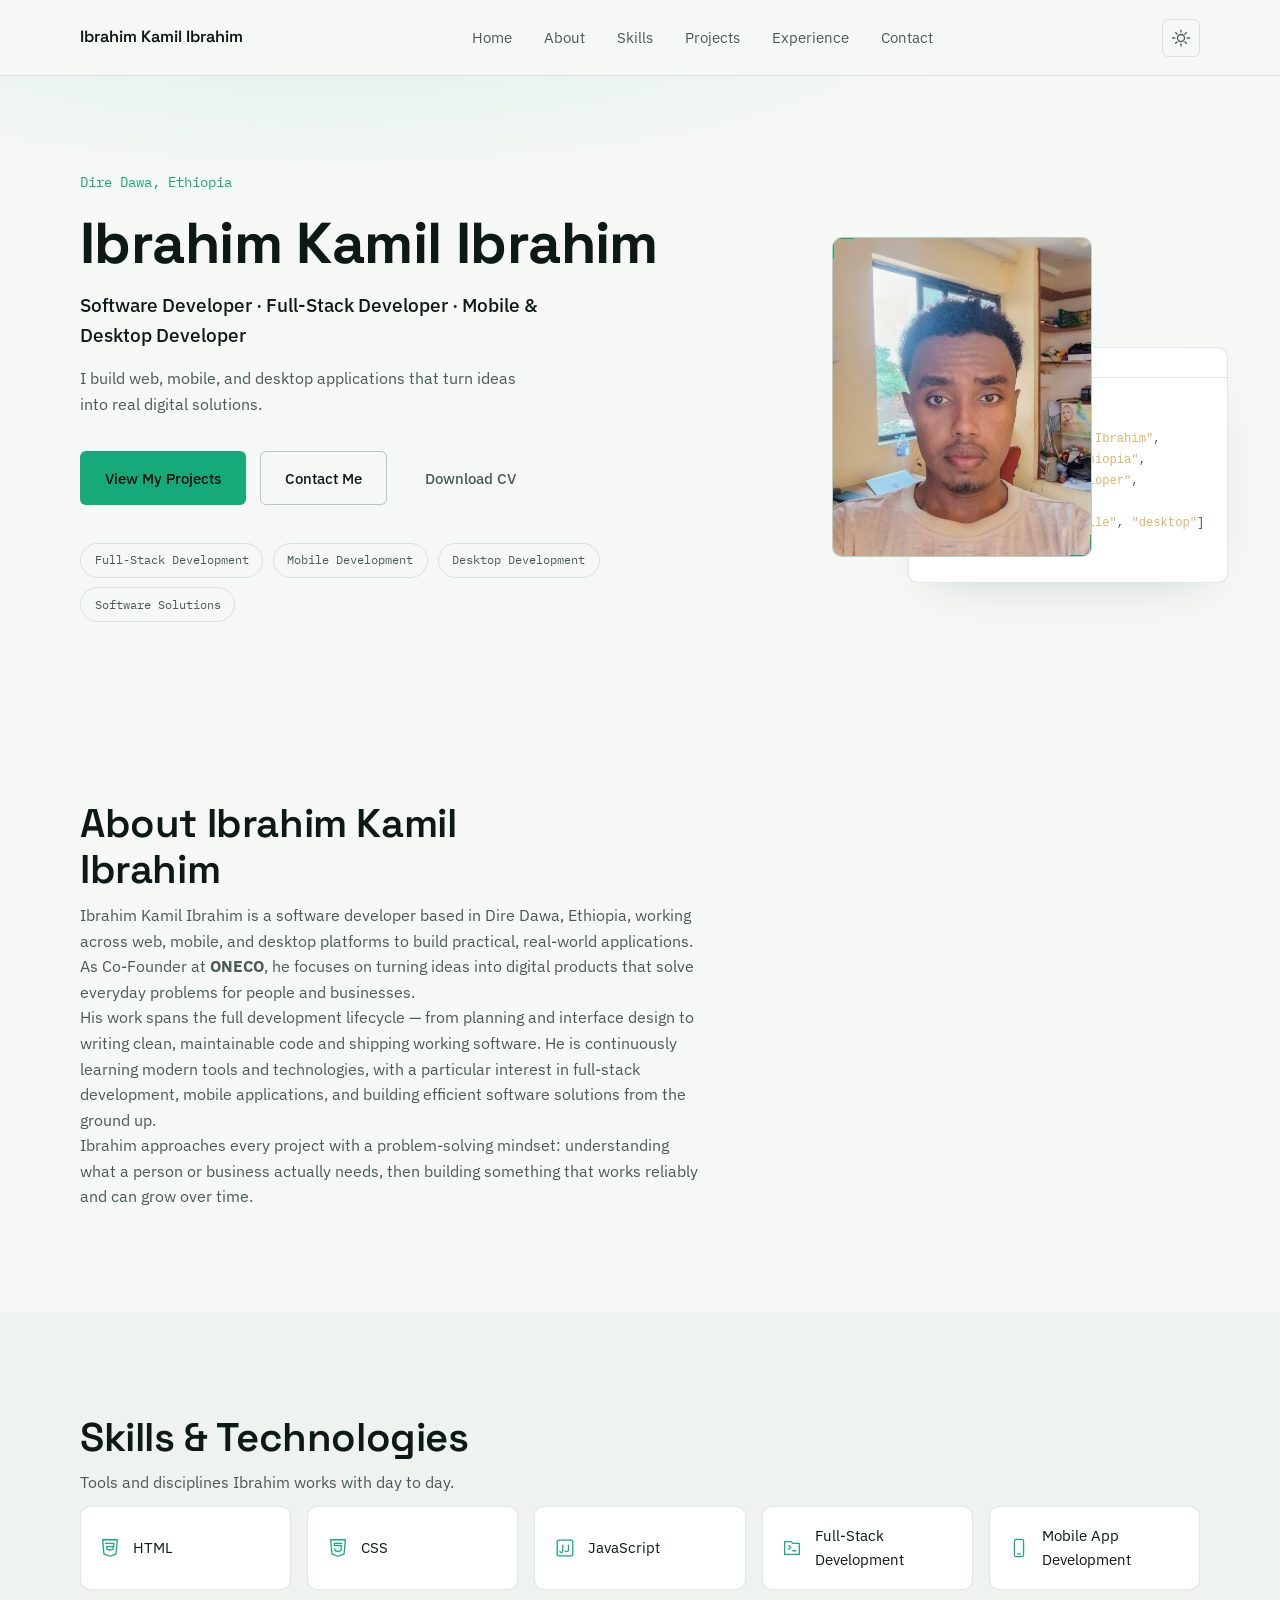
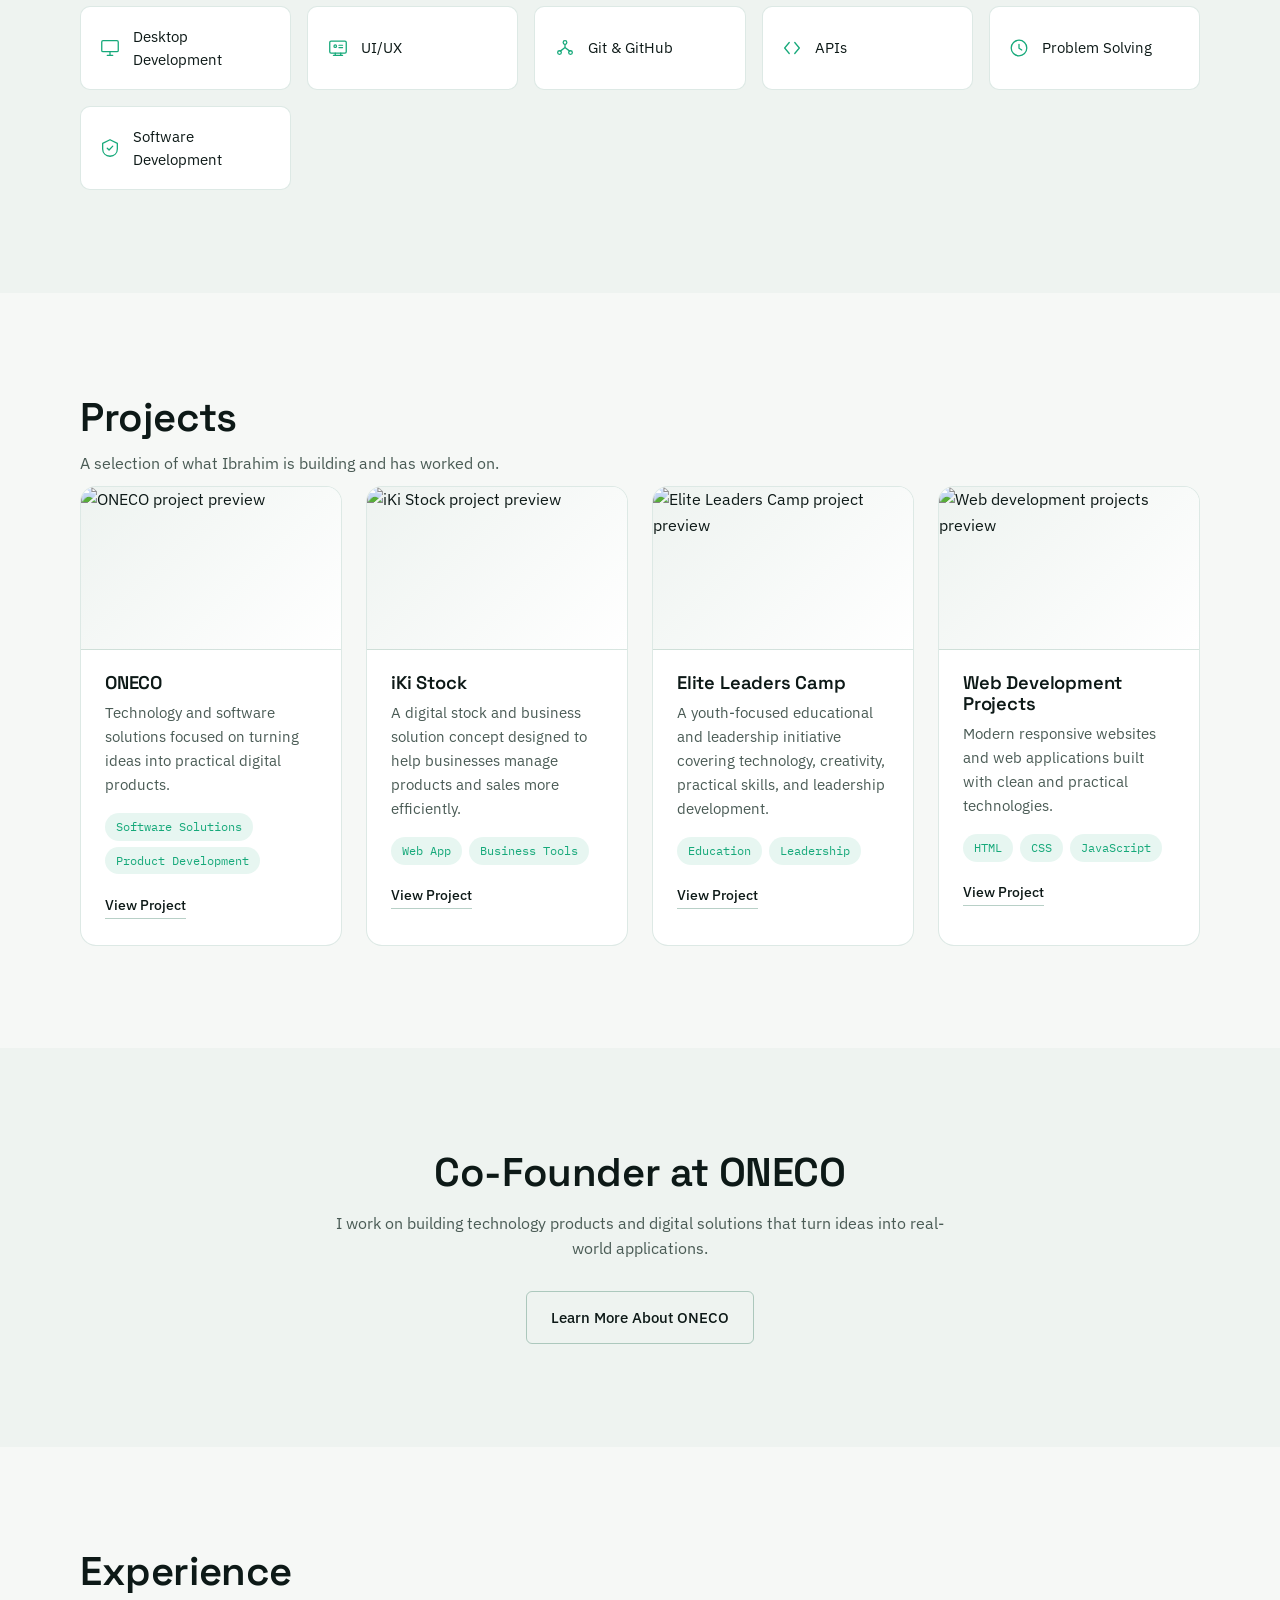
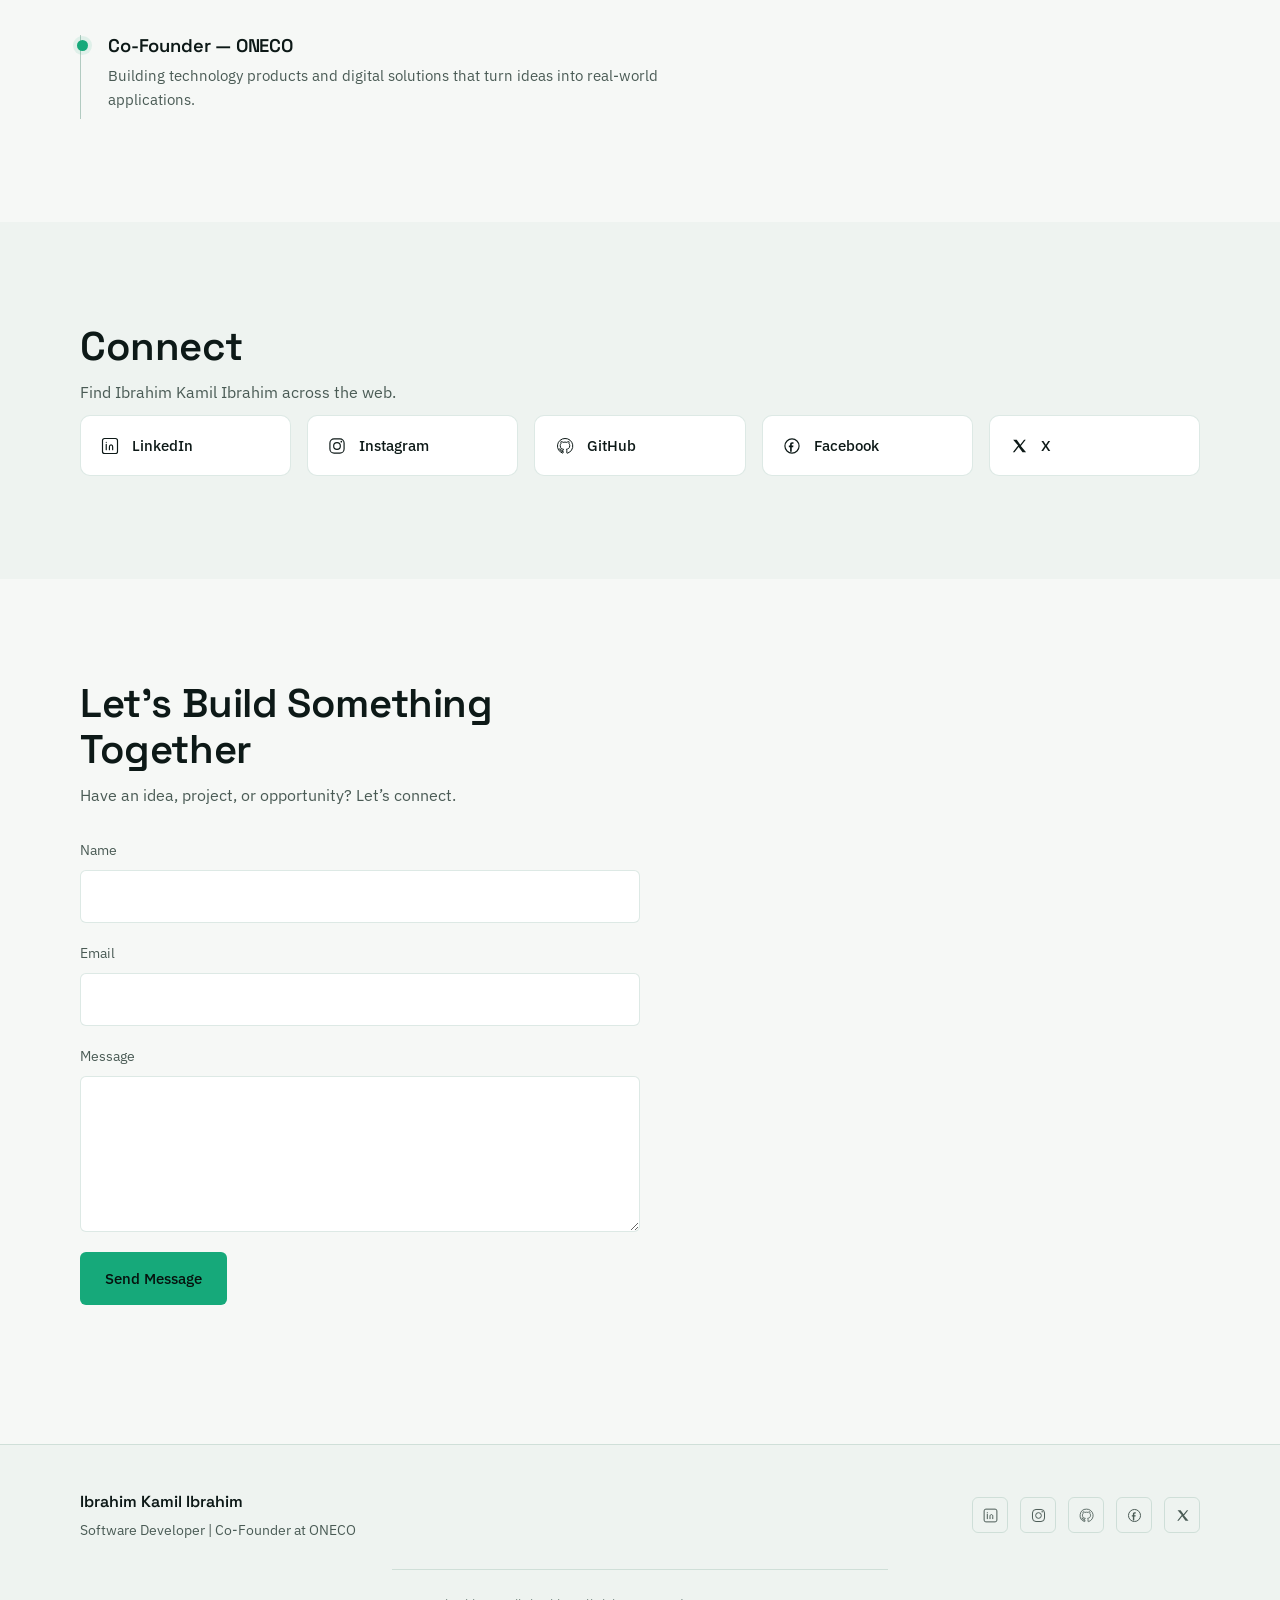
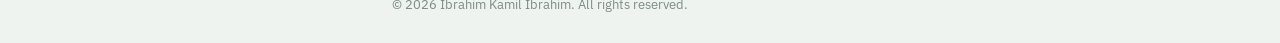
==== commit e0e92558: "Update profile image source in index.html" ====
--- a/index.html
+++ b/index.html
@@ -151,7 +151,7 @@
         <div class="hero-visual" data-animate="fade-up" data-animate-delay="1">
           <div class="portrait-frame">
             <!-- REPLACE: src with a real professional photo, e.g. assets/profile.jpg -->
-            <img src="assets/profile-placeholder.jpg" alt="Portrait of Ibrahim Kamil Ibrahim, software developer" width="360" height="440" loading="eager" />
+            <img src="./me.jpg" alt="Portrait of Ibrahim Kamil Ibrahim, software developer" width="360" height="440" loading="eager" />
           </div>
 
           <div class="code-window" aria-hidden="true">
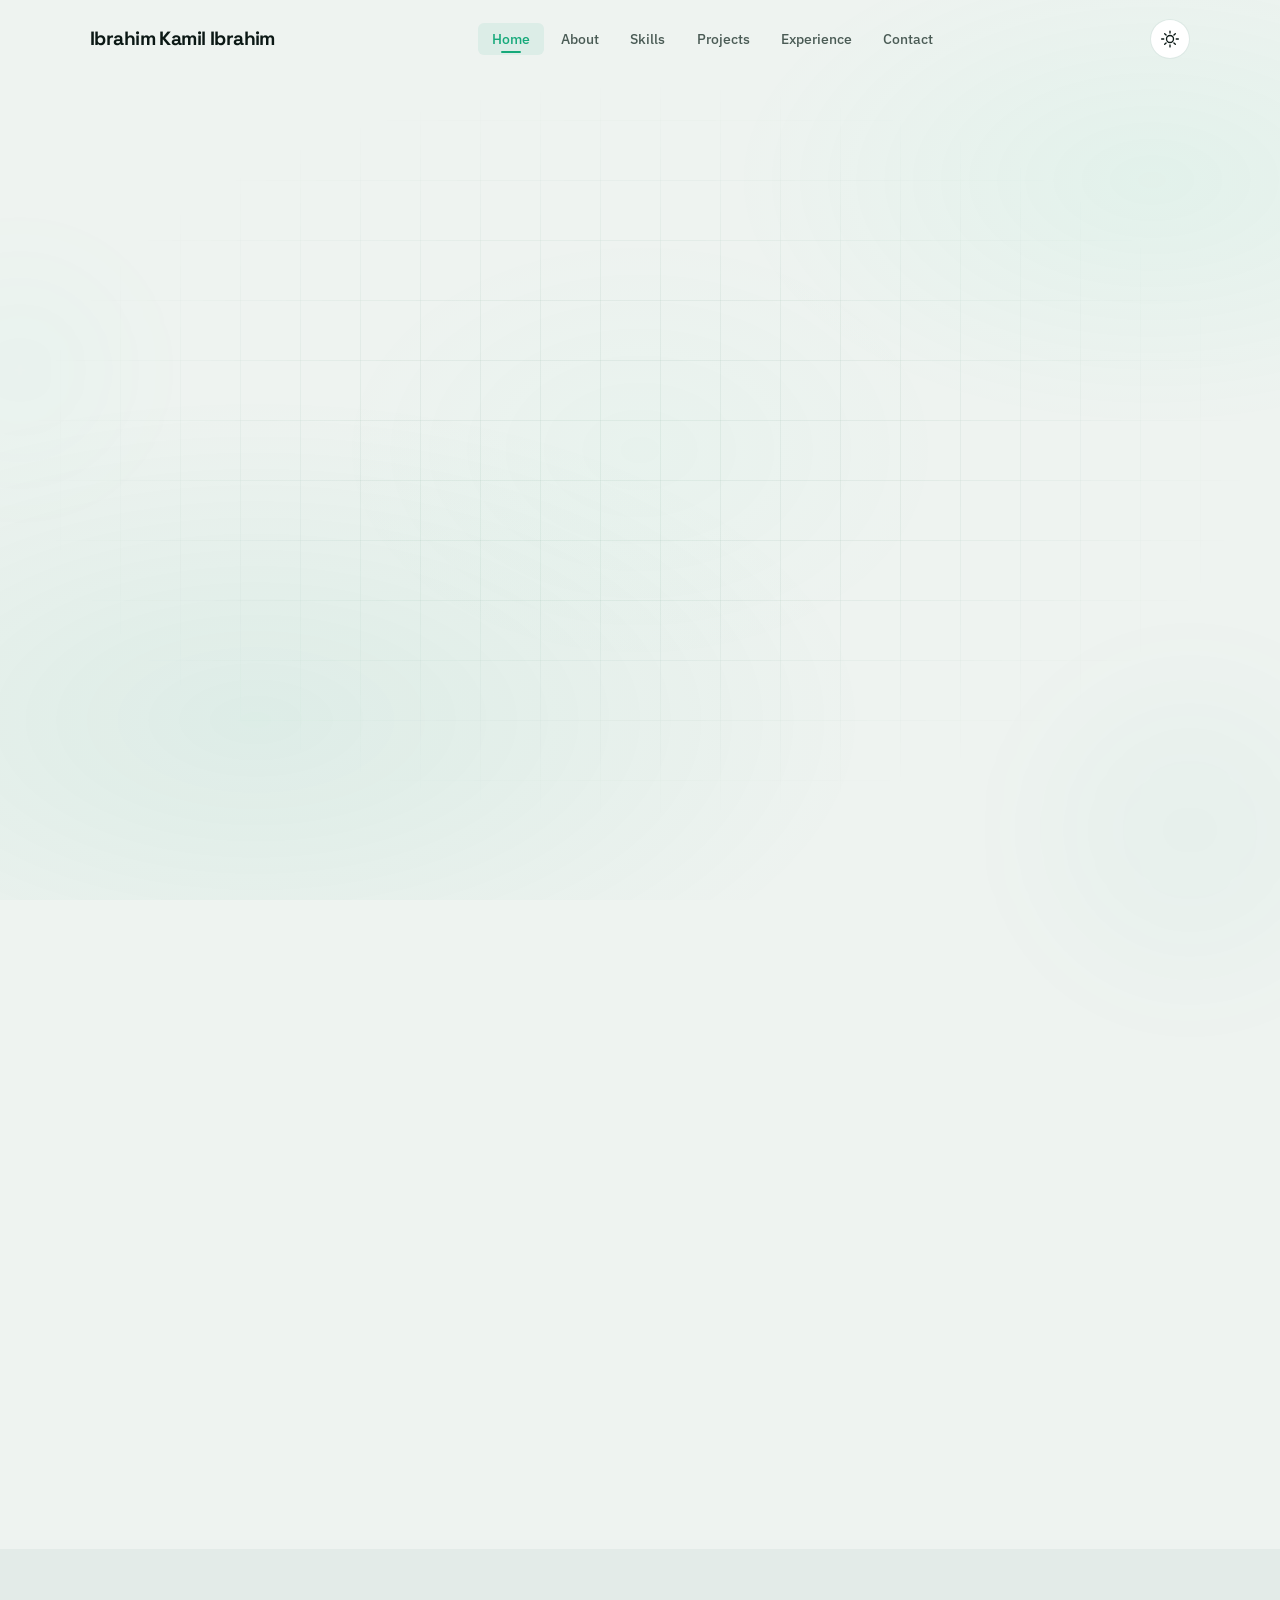
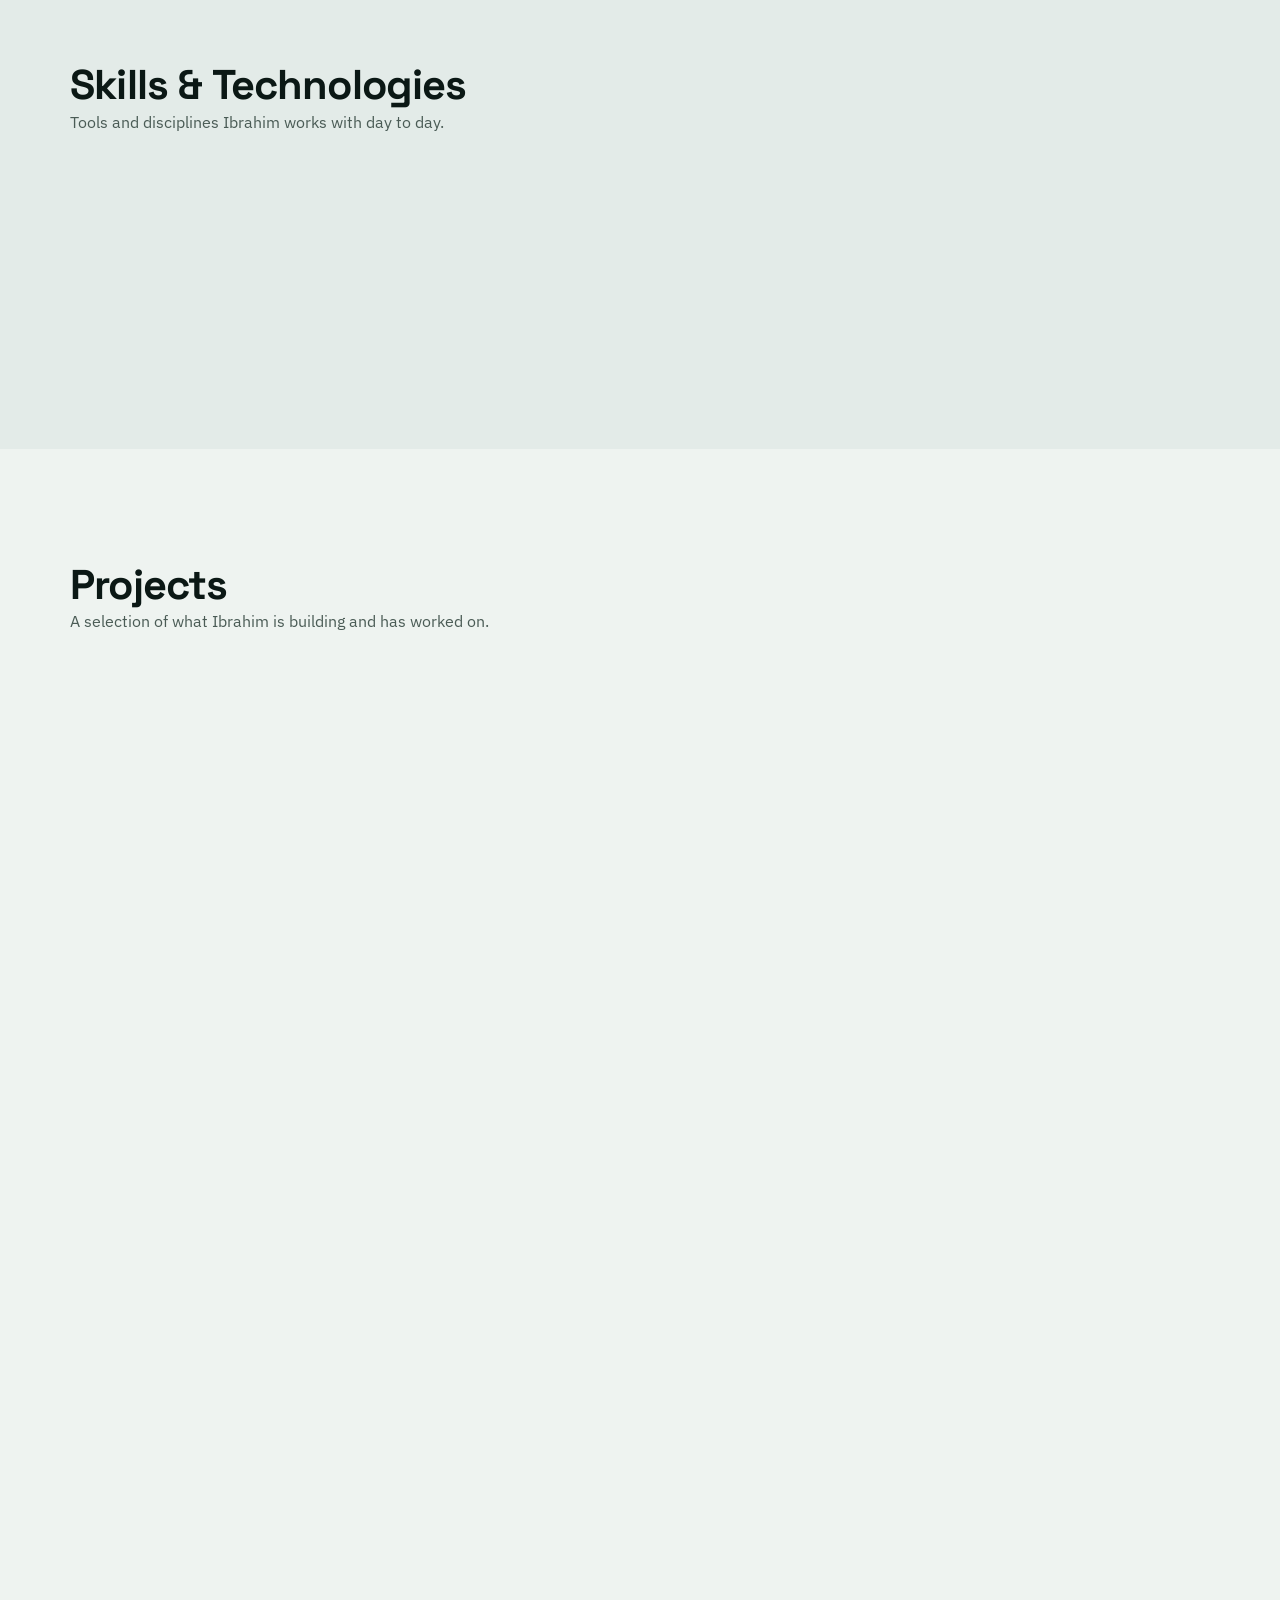
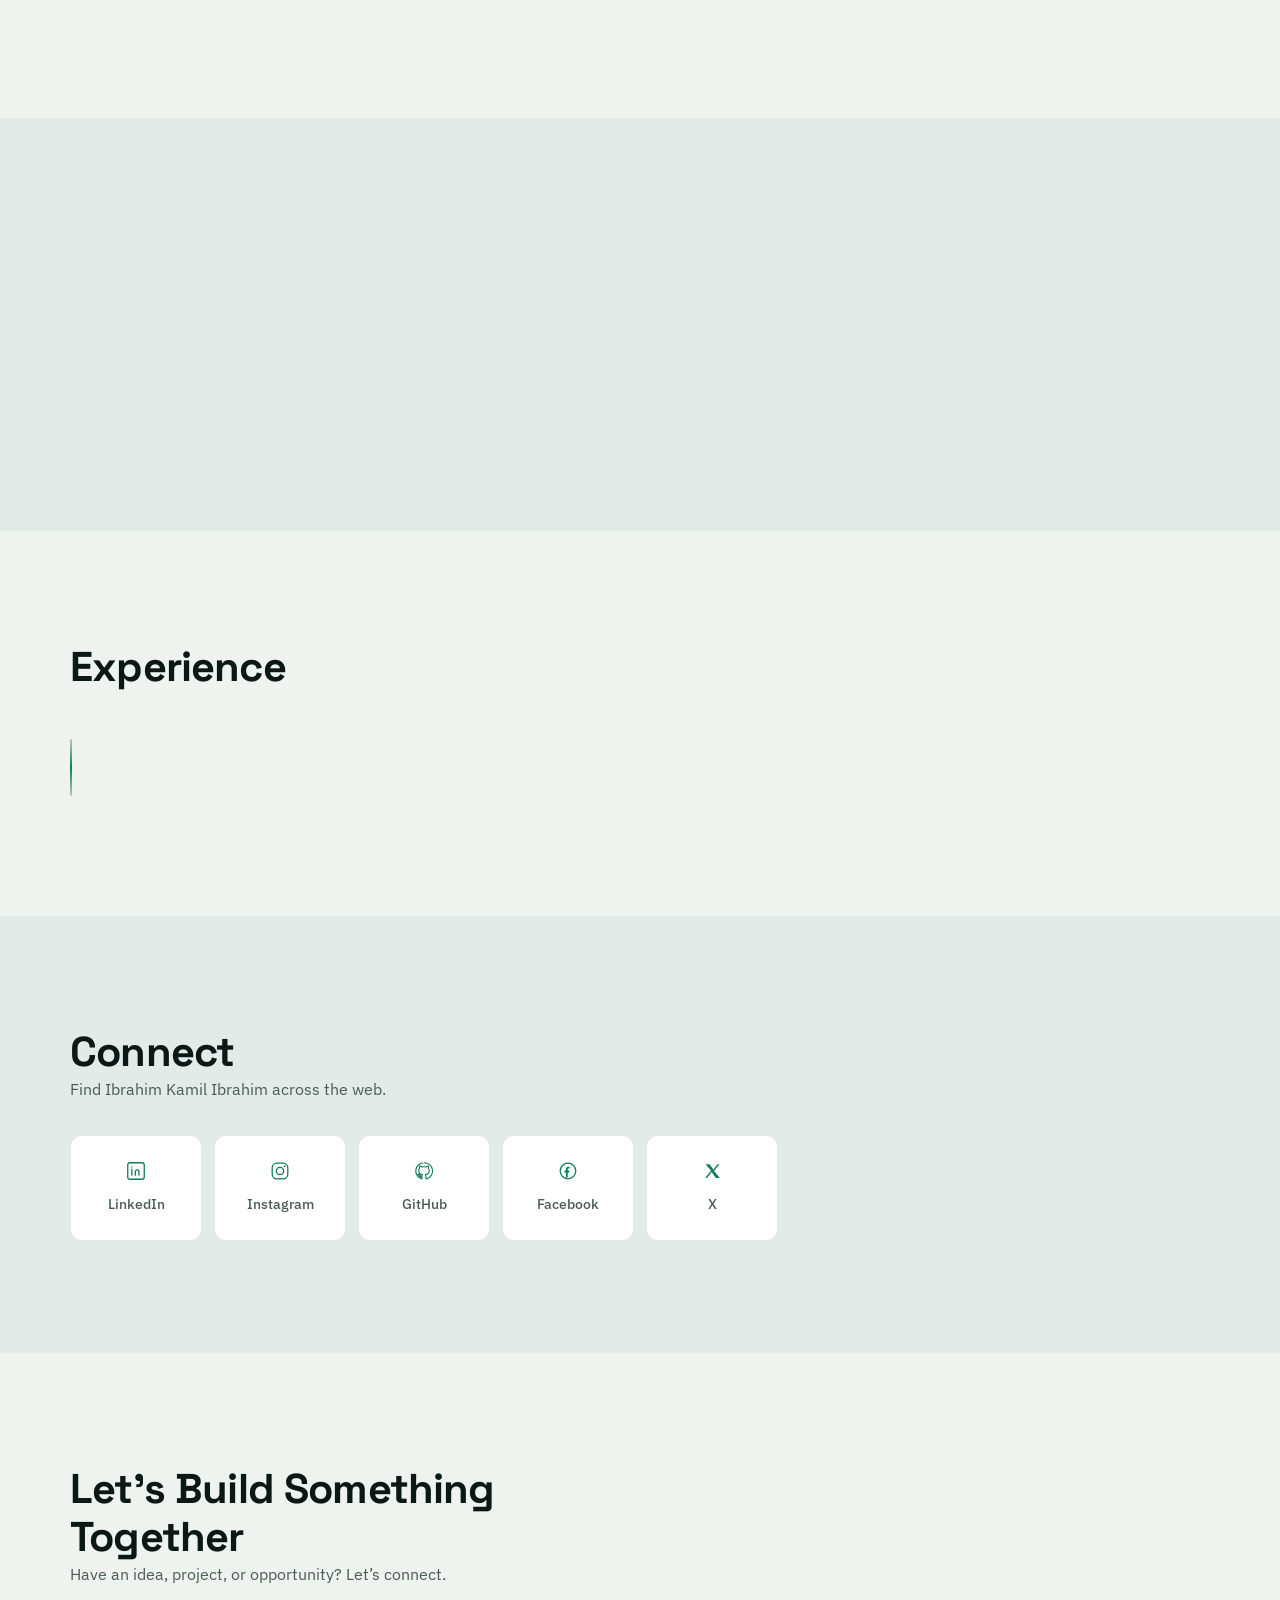
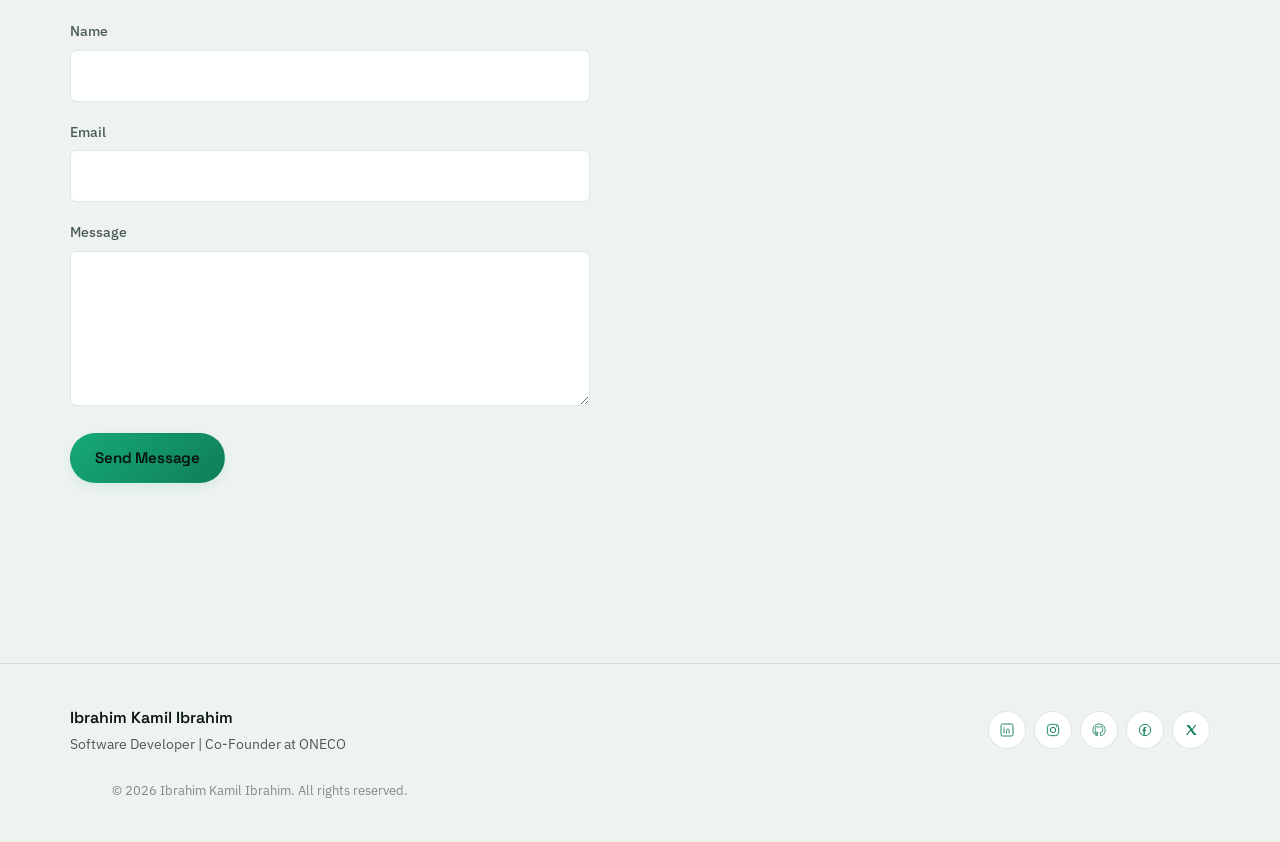
==== commit 8971fb0d: "Modern UI/UX overhaul: animated hero, glassmorphism nav, enhanced animations, orbs, hover effects" ====
--- a/index.html
+++ b/index.html
@@ -124,6 +124,10 @@
 
   <main id="main">
 
+    <!-- Floating decorative orbs -->
+    <div class="orb orb-1" aria-hidden="true"></div>
+    <div class="orb orb-2" aria-hidden="true"></div>
+
     <!-- ============================== HERO ============================== -->
     <section class="hero" id="home">
       <div class="hero-inner">
--- a/style.css
+++ b/style.css
@@ -1,68 +1,105 @@
 /* ==========================================================================
-   Ibrahim Kamil Ibrahim — Portfolio Stylesheet
-   Structure: 1) Tokens  2) Reset  3) Base  4) Layout helpers
-              5) Navbar  6) Hero  7) Sections  8) Skills  9) Projects
-              10) ONECO  11) Timeline  12) Social  13) Contact  14) Footer
-              15) Animations  16) Responsive
+   Ibrahim Kamil Ibrahim — Portfolio Stylesheet  (Modern UI/UX Edition)
+   Structure:
+     1)  Design Tokens (core palette, fonts, radii, shadows, easing)
+     2)  Dark / Light theme overrides
+     3)  Reset & base
+     4)  Scrollbar
+     5)  Animations (keyframes)
+     6)  Layout helpers
+     7)  Navbar (glassmorphism, progress, active link)
+     8)  Hero (animated gradient, portrait glow, floating code window)
+     9)  Buttons (gradient hover, magnetic effect)
+    10)  About
+    11)  Skills (hover lift, glow, proficiency bars)
+    12)  Projects (hover zoom, overlay, tech pills)
+    13)  ONECO section
+    14)  Timeline / Experience
+    15)  Social (flip reveal, icon glow)
+    16)  Contact form
+    17)  Footer
+    18)  Scroll-triggered animation utilities
+    19)  Floating decorative orbs
+    20)  Responsive
    ========================================================================== */
 
 /* --------------------------------------------------------------------------
    1) DESIGN TOKENS
-   Edit these values to re-theme the whole site.
--------------------------------------------------------------------------- */
+   -------------------------------------------------------------------------- */
 :root {
-  /* Core palette — dark navy / deep green / black with an emerald accent */
-  --bg: #060b0a;
-  --bg-alt: #0a1512;
-  --panel: #0d1917;
-  --border: rgba(58, 199, 149, 0.14);
-  --border-strong: rgba(58, 199, 149, 0.32);
+  /* Core palette — deep emerald-tinted dark */
+  --bg: #070d0c;
+  --bg-alt: #0b1412;
+  --panel: #0f1a17;
+  --panel-2: #13201c;
+
+  --border: rgba(58, 199, 149, 0.12);
+  --border-strong: rgba(58, 199, 149, 0.30);
+  --border-glow: rgba(47, 227, 166, 0.45);
 
   --emerald: #2fe3a6;
-  --emerald-dim: #1f9e78;
-  --emerald-soft: rgba(47, 227, 166, 0.12);
-
-  --text: #e9f3ee;
-  --text-muted: #93aaa2;
-  --text-faint: #5b6f67;
+  --emerald-bright: #5cf9c0;
+  --emerald-dim: #1a8a66;
+  --emerald-soft: rgba(47, 227, 166, 0.10);
+  --emerald-glow: rgba(47, 227, 166, 0.22);
+
+  --text: #e8f2ee;
+  --text-muted: #94aEA7;
+  --text-faint: #566f68;
 
   --font-display: "Space Grotesk", "Segoe UI", sans-serif;
   --font-body: "IBM Plex Sans", "Segoe UI", sans-serif;
   --font-mono: "IBM Plex Mono", "SFMono-Regular", Menlo, monospace;
 
   --radius-sm: 6px;
-  --radius-md: 10px;
-  --radius-lg: 16px;
-
-  --shadow-panel: 0 20px 60px -30px rgba(0, 0, 0, 0.7);
-
-  --container: 1120px;
-  --nav-h: 76px;
+  --radius-md: 12px;
+  --radius-lg: 20px;
+  --radius-xl: 28px;
+  --radius-full: 999px;
+
+  --shadow-card: 0 8px 32px -8px rgba(0, 0, 0, 0.6);
+  --shadow-glow: 0 0 30px -5px var(--emerald-glow);
+  --shadow-lift: 0 20px 60px -12px rgba(0, 0, 0, 0.7);
+
+  --container: 1140px;
+  --nav-h: 78px;
 
   --ease: cubic-bezier(0.16, 1, 0.3, 1);
-}
-
+  --ease-out: cubic-bezier(0.22, 1, 0.36, 1);
+  --spring: cubic-bezier(0.34, 1.56, 0.64, 1);
+}
+
+/* --------------------------------------------------------------------------
+   2) LIGHT THEME OVERRIDES
+   -------------------------------------------------------------------------- */
 [data-theme="light"] {
-  --bg: #f6f8f6;
-  --bg-alt: #eef3f0;
+  --bg: #eef3f0;
+  --bg-alt: #e3ebe8;
   --panel: #ffffff;
+  --panel-2: #f7faf8;
+
   --border: rgba(20, 100, 70, 0.14);
-  --border-strong: rgba(20, 100, 70, 0.3);
+  --border-strong: rgba(20, 100, 70, 0.28);
+  --border-glow: rgba(22, 169, 122, 0.40);
 
   --emerald: #16a97a;
+  --emerald-bright: #2bb894;
   --emerald-dim: #0f7d5a;
-  --emerald-soft: rgba(22, 169, 122, 0.1);
-
-  --text: #0d1917;
+  --emerald-soft: rgba(22, 169, 122, 0.08);
+  --emerald-glow: rgba(22, 169, 122, 0.18);
+
+  --text: #0b1815;
   --text-muted: #4a5b55;
   --text-faint: #7c8d86;
 
-  --shadow-panel: 0 20px 50px -30px rgba(18, 46, 38, 0.25);
-}
-
-/* --------------------------------------------------------------------------
-   2) RESET
--------------------------------------------------------------------------- */
+  --shadow-card: 0 8px 32px -8px rgba(18, 46, 38, 0.22);
+  --shadow-glow: 0 0 30px -5px var(--emerald-glow);
+  --shadow-lift: 0 20px 60px -12px rgba(18, 46, 38, 0.25);
+}
+
+/* --------------------------------------------------------------------------
+   3) RESET & BASE
+   -------------------------------------------------------------------------- */
 *,
 *::before,
 *::after {
@@ -71,21 +108,16 @@
 
 html {
   scroll-behavior: smooth;
+  -webkit-text-size-adjust: 100%;
 }
 
 body,
-h1,
-h2,
-h3,
-p,
-ul,
-ol,
-figure {
+h1, h2, h3, h4, h5, h6,
+p, ul, ol, figure, blockquote {
   margin: 0;
 }
 
-ul,
-ol {
+ul, ol {
   padding: 0;
   list-style: none;
 }
@@ -93,6 +125,7 @@
 img {
   max-width: 100%;
   display: block;
+  height: auto;
 }
 
 a {
@@ -108,50 +141,214 @@
   cursor: pointer;
 }
 
-input,
-textarea {
+input, textarea {
   font: inherit;
   color: inherit;
 }
 
-/* --------------------------------------------------------------------------
-   3) BASE
--------------------------------------------------------------------------- */
+/* Custom scrollbar */
+::-webkit-scrollbar {
+  width: 8px;
+}
+::-webkit-scrollbar-track {
+  background: var(--bg);
+}
+::-webkit-scrollbar-thumb {
+  background: var(--border-strong);
+  border-radius: var(--radius-full);
+}
+::-webkit-scrollbar-thumb:hover {
+  background: var(--emerald-dim);
+}
+
+/* Text selection */
+::selection {
+  background: var(--emerald-soft);
+  color: var(--emerald-bright);
+}
+
 body {
   background: var(--bg);
   color: var(--text);
   font-family: var(--font-body);
   font-size: 16px;
-  line-height: 1.6;
+  line-height: 1.7;
   -webkit-font-smoothing: antialiased;
-  transition: background 0.35s var(--ease), color 0.35s var(--ease);
-}
-
-h1,
-h2,
-h3 {
+  -moz-osx-font-smoothing: grayscale;
+  transition: background 0.4s var(--ease), color 0.4s var(--ease);
+  overflow-x: hidden;
+}
+
+h1, h2, h3, h4 {
   font-family: var(--font-display);
   color: var(--text);
   line-height: 1.15;
-  letter-spacing: -0.01em;
+  letter-spacing: -0.02em;
+  font-weight: 600;
 }
 
 h2 {
-  font-size: clamp(1.8rem, 3.2vw, 2.5rem);
-  font-weight: 600;
-  max-width: 20ch;
+  font-size: clamp(1.8rem, 3.4vw, 2.6rem);
+  font-weight: 700;
+  max-width: 22ch;
 }
 
 h3 {
-  font-size: 1.15rem;
+  font-size: 1.2rem;
   font-weight: 600;
 }
 
 p {
   color: var(--text-muted);
-  max-width: 62ch;
-}
-
+  max-width: 65ch;
+}
+
+/* --------------------------------------------------------------------------
+   4) ANIMATIONS (keyframes)
+   -------------------------------------------------------------------------- */
+@keyframes fade-up {
+  from {
+    opacity: 0;
+    transform: translateY(24px);
+  }
+  to {
+    opacity: 1;
+    transform: translateY(0);
+  }
+}
+
+@keyframes fade-in {
+  from { opacity: 0; }
+  to   { opacity: 1; }
+}
+
+@keyframes blur-in {
+  from {
+    opacity: 0;
+    filter: blur(8px);
+  }
+  to {
+    opacity: 1;
+    filter: blur(0);
+  }
+}
+
+@keyframes float {
+  0%, 100% { transform: translateY(0) translateX(0); }
+  33%      { transform: translateY(-10px) translateX(4px); }
+  66%      { transform: translateY(-4px) translateX(-4px); }
+}
+
+@keyframes float-slow {
+  0%, 100% { transform: translateY(0); }
+  50%      { transform: translateY(-12px); }
+}
+
+@keyframes pulse-glow {
+  0%, 100% { box-shadow: 0 0 20px -5px var(--emerald-glow); }
+  50%      { box-shadow: 0 0 40px -5px var(--emerald-glow), 0 0 60px -10px var(--emerald-soft); }
+}
+
+@keyframes gradient-shift {
+  0%   { background-position: 0% 50%; }
+  50%  { background-position: 100% 50%; }
+  100% { background-position: 0% 50%; }
+}
+
+@keyframes spin-slow {
+  to { transform: rotate(360deg); }
+}
+
+@keyframes border-flow {
+  0%   { background-position: 0% 50%; }
+  50%  { background-position: 100% 50%; }
+  100% { background-position: 0% 50%; }
+}
+
+@keyframes scale-in {
+  from {
+    opacity: 0;
+    transform: scale(0.92);
+  }
+  to {
+    opacity: 1;
+    transform: scale(1);
+  }
+}
+
+@keyframes slide-in-left {
+  from {
+    opacity: 0;
+    transform: translateX(-30px);
+  }
+  to {
+    opacity: 1;
+    transform: translateX(0);
+  }
+}
+
+@keyframes counter {
+  from { opacity: 0; transform: translateY(10px); }
+  to   { opacity: 1; transform: translateY(0); }
+}
+
+@keyframes shimmer {
+  0%   { background-position: -200% 0; }
+  100% { background-position: 200% 0; }
+}
+
+/* Scroll-triggered — applied via JS */
+[data-animate] {
+  opacity: 0;
+  transition: opacity 0.7s var(--ease-out), transform 0.7s var(--ease-out);
+}
+
+[data-animate="fade-up"] {
+  transform: translateY(28px);
+}
+
+[data-animate="fade-in"] {
+  transform: none;
+}
+
+[data-animate="scale-in"] {
+  transform: scale(0.94);
+}
+
+[data-animate.visible] {
+  opacity: 1;
+  transform: translateY(0) scale(1);
+}
+
+/* Stagger children */
+[data-animate-delay] > [data-animate] {
+  transition-delay: calc(var(--data-animate-delay, 0) * 0.1s);
+}
+
+/* --------------------------------------------------------------------------
+   5) LAYOUT HELPERS
+   -------------------------------------------------------------------------- */
+.section-inner {
+  width: min(100% - 2.5rem, var(--container));
+  margin-inline: auto;
+}
+
+.section {
+  padding: clamp(4.5rem, 9vw, 7rem) 0;
+}
+
+.section-alt {
+  background: var(--bg-alt);
+}
+
+.container {
+  width: min(100% - 2.5rem, var(--container));
+  margin-inline: auto;
+}
+
+/* --------------------------------------------------------------------------
+   6) SKIP LINK
+   -------------------------------------------------------------------------- */
 .skip-link {
   position: absolute;
   left: -999px;
@@ -160,498 +357,640 @@
   color: #06110d;
   padding: 0.6rem 1rem;
   border-radius: 0 0 var(--radius-sm) 0;
-  z-index: 200;
+  z-index: 9999;
   font-weight: 600;
-}
-
+  font-size: 0.875rem;
+}
 .skip-link:focus {
+  left: 0.5rem;
+}
+
+/* --------------------------------------------------------------------------
+   7) NAVBAR
+   -------------------------------------------------------------------------- */
+.site-header {
+  position: fixed;
+  top: 0;
   left: 0;
-}
-
-:focus-visible {
-  outline: 2px solid var(--emerald);
-  outline-offset: 3px;
-}
-
-@media (prefers-reduced-motion: reduce) {
-  html {
-    scroll-behavior: auto;
-  }
-  * {
-    animation-duration: 0.01ms !important;
-    transition-duration: 0.01ms !important;
-  }
-}
-
-/* --------------------------------------------------------------------------
-   4) LAYOUT HELPERS
--------------------------------------------------------------------------- */
-.section-inner {
-  width: min(100% - 2.5rem, var(--container));
+  right: 0;
+  z-index: 100;
+  height: var(--nav-h);
+  transition: background 0.35s var(--ease), box-shadow 0.35s var(--ease),
+              backdrop-filter 0.35s var(--ease);
+}
+
+.site-header.scrolled {
+  background: color-mix(in srgb, var(--bg) 82%, transparent);
+  backdrop-filter: blur(16px) saturate(1.4);
+  -webkit-backdrop-filter: blur(16px) saturate(1.4);
+  border-bottom: 1px solid var(--border);
+  box-shadow: 0 1px 0 var(--border);
+}
+
+.nav-inner {
+  max-width: var(--container);
   margin-inline: auto;
-}
-
-.section {
-  padding: clamp(4rem, 8vw, 6.5rem) 0;
-}
-
-.section-alt {
-  background: var(--bg-alt);
-}
-
-.section-lead {
-  margin-top: 0.6rem;
-  max-width: 48ch;
-}
-
-.section h2 + .section-lead,
-.section h2 {
-  margin-bottom: 0.6rem;
-}
-
-.section-inner > h2 {
-  margin-bottom: 0.4rem;
-}
-
-.section-inner > .section-lead {
-  margin-bottom: 2.75rem;
-}
-
-/* Buttons */
-.btn {
-  display: inline-flex;
+  height: 100%;
+  display: flex;
+  align-items: center;
+  justify-content: space-between;
+  padding: 0 1.25rem;
+}
+
+.nav-logo {
+  font-family: var(--font-display);
+  font-size: 1.2rem;
+  font-weight: 700;
+  letter-spacing: -0.03em;
+  color: var(--text);
+  transition: color 0.25s;
+}
+.nav-logo:hover {
+  color: var(--emerald);
+}
+
+.nav-menu ul {
+  display: flex;
+  gap: 0.25rem;
+}
+
+.nav-menu a {
+  position: relative;
+  padding: 0.4rem 0.85rem;
+  font-size: 0.9rem;
+  font-weight: 500;
+  color: var(--text-muted);
+  border-radius: var(--radius-sm);
+  transition: color 0.25s, background 0.25s, transform 0.25s var(--spring);
+}
+.nav-menu a:hover {
+  color: var(--text);
+  background: var(--emerald-soft);
+  transform: translateY(-1px);
+}
+
+/* Active link indicator */
+.nav-menu a.active {
+  color: var(--emerald);
+  background: var(--emerald-soft);
+}
+
+.nav-menu a.active::after {
+  content: "";
+  position: absolute;
+  bottom: 2px;
+  left: 50%;
+  transform: translateX(-50%);
+  width: 20px;
+  height: 2px;
+  background: var(--emerald);
+  border-radius: var(--radius-full);
+  animation: pulse-glow 2.5s ease-in-out infinite;
+}
+
+.nav-actions {
+  display: flex;
   align-items: center;
   gap: 0.5rem;
-  padding: 0.85rem 1.5rem;
-  border-radius: var(--radius-sm);
-  font-weight: 500;
-  font-size: 0.95rem;
-  border: 1px solid transparent;
-  transition: transform 0.25s var(--ease), background 0.25s var(--ease),
-    border-color 0.25s var(--ease), color 0.25s var(--ease);
-}
-
-.btn:hover {
-  transform: translateY(-2px);
-}
-
-.btn-primary {
-  background: var(--emerald);
-  color: #06110d;
-}
-
-.btn-primary:hover {
-  background: var(--emerald-dim);
-}
-
-.btn-outline {
+}
+
+/* Scroll progress bar */
+.nav-progress {
+  position: fixed;
+  top: var(--nav-h);
+  left: 0;
+  height: 2px;
+  background: linear-gradient(90deg, var(--emerald-dim), var(--emerald-bright));
+  background-size: 200% 100%;
+  animation: border-flow 3s linear infinite;
+  z-index: 99;
+  transition: width 0.1s linear;
+  width: 0%;
+}
+
+/* Theme toggle button */
+.icon-btn {
+  position: relative;
+  width: 40px;
+  height: 40px;
+  display: flex;
+  align-items: center;
+  justify-content: center;
+  border-radius: var(--radius-full);
+  background: var(--panel);
+  border: 1px solid var(--border);
+  transition: border-color 0.25s, background 0.25s, transform 0.25s var(--spring);
+}
+.icon-btn:hover {
   border-color: var(--border-strong);
-  color: var(--text);
-}
-
-.btn-outline:hover {
-  border-color: var(--emerald);
-  color: var(--emerald);
-}
-
-.btn-ghost {
-  color: var(--text-muted);
-  border-color: transparent;
-}
-
-.btn-ghost:hover {
-  color: var(--emerald);
-}
-
-/* --------------------------------------------------------------------------
-   5) NAVBAR
--------------------------------------------------------------------------- */
-.site-header {
-  position: sticky;
-  top: 0;
-  z-index: 100;
-  height: var(--nav-h);
-  display: flex;
-  align-items: center;
-  background: color-mix(in srgb, var(--bg) 78%, transparent);
-  backdrop-filter: blur(14px) saturate(140%);
-  -webkit-backdrop-filter: blur(14px) saturate(140%);
-  border-bottom: 1px solid var(--border);
-}
-
-.nav-inner {
-  width: min(100% - 2.5rem, var(--container));
-  margin-inline: auto;
-  display: flex;
-  align-items: center;
-  justify-content: space-between;
-  gap: 1.5rem;
-}
-
-.nav-logo {
-  font-family: var(--font-display);
-  font-weight: 600;
-  font-size: 1.02rem;
-  color: var(--text);
-  white-space: nowrap;
-}
-
-.nav-menu ul {
-  display: flex;
-  gap: 2rem;
-}
-
-.nav-menu a {
-  position: relative;
-  font-size: 0.94rem;
-  color: var(--text-muted);
-  padding: 0.3rem 0;
-  transition: color 0.2s var(--ease);
-}
-
-.nav-menu a::after {
-  content: "";
+  background: var(--panel-2);
+  transform: scale(1.05);
+}
+.icon-btn:active {
+  transform: scale(0.95);
+}
+.icon-btn .icon-sun,
+.icon-btn .icon-moon {
   position: absolute;
-  left: 0;
-  bottom: -2px;
-  width: 0;
-  height: 1px;
-  background: var(--emerald);
-  transition: width 0.25s var(--ease);
-}
-
-.nav-menu a:hover {
-  color: var(--text);
-}
-
-.nav-menu a:hover::after {
-  width: 100%;
-}
-
-.nav-actions {
-  display: flex;
-  align-items: center;
-  gap: 0.75rem;
-}
-
-.icon-btn {
-  display: grid;
-  place-items: center;
-  width: 38px;
-  height: 38px;
-  border-radius: var(--radius-sm);
-  color: var(--text-muted);
-  border: 1px solid var(--border);
-  transition: color 0.2s var(--ease), border-color 0.2s var(--ease);
-}
-
-.icon-btn:hover {
-  color: var(--emerald);
-  border-color: var(--border-strong);
-}
-
-.icon-sun {
-  display: none;
-}
-
-[data-theme="light"] .icon-sun {
-  display: block;
-}
-
-[data-theme="light"] .icon-moon {
-  display: none;
-}
-
+  transition: opacity 0.35s var(--ease), transform 0.35s var(--ease);
+}
+.icon-btn .icon-sun {
+  opacity: 0;
+  transform: rotate(90deg) scale(0.6);
+}
+.icon-btn .icon-moon {
+  opacity: 1;
+  transform: rotate(0) scale(1);
+}
+[data-theme="light"] .icon-btn .icon-sun {
+  opacity: 1;
+  transform: rotate(0) scale(1);
+}
+[data-theme="light"] .icon-btn .icon-moon {
+  opacity: 0;
+  transform: rotate(-90deg) scale(0.6);
+}
+
+/* Hamburger */
 .hamburger {
   display: none;
-  flex-direction: column;
-  justify-content: center;
-  gap: 5px;
-  width: 38px;
-  height: 38px;
-  border-radius: var(--radius-sm);
-  border: 1px solid var(--border);
-}
-
+  width: 40px;
+  height: 40px;
+  position: relative;
+}
 .hamburger span {
-  display: block;
-  width: 18px;
-  height: 1.5px;
-  margin-inline: auto;
+  position: absolute;
+  left: 8px;
+  right: 8px;
+  height: 2px;
   background: var(--text);
-  transition: transform 0.25s var(--ease), opacity 0.25s var(--ease);
-}
-
-.hamburger[aria-expanded="true"] span:nth-child(1) {
-  transform: translateY(6.5px) rotate(45deg);
-}
-
-.hamburger[aria-expanded="true"] span:nth-child(2) {
-  opacity: 0;
-}
-
-.hamburger[aria-expanded="true"] span:nth-child(3) {
-  transform: translateY(-6.5px) rotate(-45deg);
-}
-
-/* --------------------------------------------------------------------------
-   6) HERO
--------------------------------------------------------------------------- */
+  border-radius: var(--radius-full);
+  transition: top 0.3s var(--ease), transform 0.3s var(--ease), opacity 0.3s;
+}
+.hamburger span:nth-child(1) { top: 12px; }
+.hamburger span:nth-child(2) { top: 19px; }
+.hamburger span:nth-child(3) { top: 26px; }
+
+/* --------------------------------------------------------------------------
+   8) HERO
+   -------------------------------------------------------------------------- */
 .hero {
+  min-height: 100vh;
+  display: flex;
+  align-items: center;
   position: relative;
-  padding: clamp(3.5rem, 8vw, 6rem) 0 clamp(3rem, 6vw, 5rem);
   overflow: hidden;
-}
-
+  padding-top: var(--nav-h);
+}
+
+/* Animated gradient background */
 .hero::before {
   content: "";
   position: absolute;
-  inset: -20% -10% auto -10%;
-  height: 60%;
-  background: radial-gradient(60% 60% at 30% 20%, var(--emerald-soft), transparent 70%);
+  inset: 0;
+  background:
+    radial-gradient(ellipse 80% 60% at 20% 80%, var(--emerald-soft) 0%, transparent 60%),
+    radial-gradient(ellipse 60% 50% at 90% 20%, rgba(47, 227, 166, 0.06) 0%, transparent 55%),
+    radial-gradient(ellipse 40% 40% at 50% 50%, rgba(47, 227, 166, 0.03) 0%, transparent 60%);
+  animation: float-slow 12s ease-in-out infinite;
   pointer-events: none;
-  animation: driftGlow 18s ease-in-out infinite alternate;
+}
+
+/* Subtle grid pattern overlay */
+.hero::after {
+  content: "";
+  position: absolute;
+  inset: 0;
+  background-image:
+    linear-gradient(var(--border) 1px, transparent 1px),
+    linear-gradient(90deg, var(--border) 1px, transparent 1px);
+  background-size: 60px 60px;
+  opacity: 0.4;
+  pointer-events: none;
+  mask-image: radial-gradient(ellipse 70% 60% at 50% 50%, black 30%, transparent 70%);
 }
 
 .hero-inner {
-  width: min(100% - 2.5rem, var(--container));
+  position: relative;
+  z-index: 1;
+  width: 100%;
+  max-width: var(--container);
   margin-inline: auto;
+  padding: 0 1.25rem;
   display: grid;
-  grid-template-columns: 1.1fr 0.9fr;
-  gap: clamp(2.5rem, 6vw, 4rem);
+  grid-template-columns: 1fr 1fr;
+  gap: clamp(2rem, 5vw, 5rem);
   align-items: center;
-  position: relative;
+}
+
+.hero-copy {
+  display: flex;
+  flex-direction: column;
+  gap: 1rem;
 }
 
 .hero-kicker {
-  font-family: var(--font-mono);
   font-size: 0.85rem;
+  font-weight: 500;
   color: var(--emerald);
-  margin-bottom: 1rem;
+  text-transform: uppercase;
+  letter-spacing: 0.12em;
+  display: flex;
+  align-items: center;
+  gap: 0.5rem;
+}
+.hero-kicker::before {
+  content: "";
+  display: inline-block;
+  width: 24px;
+  height: 1px;
+  background: var(--emerald);
+  opacity: 0.6;
 }
 
 .hero-name {
-  font-size: clamp(2.4rem, 5.4vw, 3.6rem);
+  font-size: clamp(2.4rem, 5.2vw, 3.8rem);
   font-weight: 700;
-  margin-bottom: 0.85rem;
+  line-height: 1.05;
+  letter-spacing: -0.03em;
+  background: linear-gradient(135deg, var(--text) 30%, var(--emerald-bright) 100%);
+  background-size: 200% 200%;
+  animation: gradient-shift 6s ease-in-out infinite;
+  -webkit-background-clip: text;
+  background-clip: text;
+  -webkit-text-fill-color: transparent;
 }
 
 .hero-title {
-  color: var(--text);
-  font-size: clamp(1.05rem, 1.6vw, 1.2rem);
+  font-size: clamp(1rem, 2vw, 1.2rem);
+  color: var(--text-muted);
   font-weight: 500;
-  margin-bottom: 0.9rem;
+}
+
+.hero-desc {
+  font-size: 1.05rem;
+  color: var(--text-muted);
   max-width: 42ch;
 }
 
-.hero-desc {
-  font-size: 1.02rem;
-  margin-bottom: 2.1rem;
-  max-width: 46ch;
-}
-
 .hero-actions {
   display: flex;
   flex-wrap: wrap;
-  gap: 0.85rem;
-  margin-bottom: 2.4rem;
+  gap: 0.75rem;
+  margin-top: 0.5rem;
 }
 
 .hero-badges {
   display: flex;
   flex-wrap: wrap;
-  gap: 0.6rem;
+  gap: 0.5rem;
+  margin-top: 0.75rem;
 }
 
 .hero-badges li {
-  font-family: var(--font-mono);
-  font-size: 0.78rem;
+  padding: 0.3rem 0.8rem;
+  font-size: 0.8rem;
+  font-weight: 500;
   color: var(--text-muted);
+  background: var(--emerald-soft);
   border: 1px solid var(--border);
-  border-radius: 999px;
-  padding: 0.4rem 0.85rem;
-}
-
-.hero-visual {
-  position: relative;
-  display: flex;
-  justify-content: center;
-}
-
+  border-radius: var(--radius-full);
+  transition: border-color 0.25s, background 0.25s, color 0.25s, transform 0.25s var(--spring);
+}
+.hero-badges li:hover {
+  border-color: var(--border-strong);
+  background: var(--emerald-soft);
+  color: var(--emerald);
+  transform: translateY(-1px);
+}
+
+/* Portrait frame — with glow */
 .portrait-frame {
   position: relative;
-  width: min(260px, 70%);
-  aspect-ratio: 3 / 3.7;
-  border: 1px solid var(--border-strong);
-  border-radius: var(--radius-md);
+  width: min(280px, 75%);
+  aspect-ratio: 3 / 3.8;
+  border-radius: var(--radius-lg);
   overflow: hidden;
   background: var(--panel);
+  border: 1px solid var(--border-strong);
+  box-shadow: var(--shadow-card), var(--shadow-glow);
+  animation: pulse-glow 4s ease-in-out infinite;
   z-index: 2;
 }
 
+.portrait-frame img {
+  width: 100%;
+  height: 100%;
+  object-fit: cover;
+  transition: transform 0.6s var(--ease);
+}
+.portrait-frame:hover img {
+  transform: scale(1.03);
+}
+
+/* Decorative corner accents on portrait */
 .portrait-frame::before,
 .portrait-frame::after {
   content: "";
   position: absolute;
-  width: 22px;
-  height: 22px;
+  width: 28px;
+  height: 28px;
   border: 2px solid var(--emerald);
   z-index: 3;
-}
-
+  transition: border-color 0.3s, transform 0.3s var(--spring);
+}
 .portrait-frame::before {
   top: -1px;
   left: -1px;
   border-right: none;
   border-bottom: none;
-}
-
+  border-radius: 4px 0 0 0;
+}
 .portrait-frame::after {
   bottom: -1px;
   right: -1px;
   border-left: none;
   border-top: none;
-}
-
-.portrait-frame img {
-  width: 100%;
-  height: 100%;
-  object-fit: cover;
-}
-
+  border-radius: 0 0 4px 0;
+}
+.portrait-frame:hover::before,
+.portrait-frame:hover::after {
+  border-color: var(--emerald-bright);
+  transform: scale(1.08);
+}
+
+/* Ring accent around portrait */
+.portrait-frame::after {
+  /* keep the corner, add a ring via a separate pseudo? We'll use box-shadow instead */
+}
+
+/* Code window — floating */
 .code-window {
   position: absolute;
-  right: -6%;
-  bottom: -8%;
-  width: min(320px, 78%);
+  right: -4%;
+  bottom: -6%;
+  width: min(340px, 82%);
   background: var(--panel);
   border: 1px solid var(--border);
   border-radius: var(--radius-md);
-  box-shadow: var(--shadow-panel);
+  box-shadow: var(--shadow-lift);
+  z-index: 1;
+  animation: float 8s ease-in-out infinite;
   overflow: hidden;
-  z-index: 1;
 }
 
 .code-window-bar {
   display: flex;
   gap: 6px;
-  padding: 0.65rem 0.85rem;
+  padding: 10px 14px;
+  background: var(--panel-2);
   border-bottom: 1px solid var(--border);
 }
-
 .code-window-bar span {
-  width: 9px;
-  height: 9px;
+  width: 10px;
+  height: 10px;
   border-radius: 50%;
   background: var(--border-strong);
 }
+.code-window-bar span:nth-child(1) { background: #ef5a5a; }
+.code-window-bar span:nth-child(2) { background: #f5b35a; }
+.code-window-bar span:nth-child(3) { background: #5af07a; }
 
 .code-window-body {
+  padding: 1.2rem 1.4rem;
+  margin: 0;
   font-family: var(--font-mono);
-  font-size: 0.76rem;
-  line-height: 1.65;
-  padding: 1rem 1.1rem;
+  font-size: 0.85rem;
+  line-height: 1.7;
   color: var(--text-muted);
-  overflow-x: auto;
-}
-
-.tok-kw {
+  overflow: hidden;
+}
+
+.code-window-body code {
+  font-family: inherit;
+  color: inherit;
+}
+
+.tok-kw    { color: var(--emerald); font-weight: 600; }
+.tok-var   { color: var(--text); }
+.tok-key   { color: var(--emerald-bright); font-weight: 500; }
+.tok-str   { color: #b8d4c0; }
+
+/* --------------------------------------------------------------------------
+   9) BUTTONS
+   -------------------------------------------------------------------------- */
+.btn {
+  display: inline-flex;
+  align-items: center;
+  justify-content: center;
+  gap: 0.5rem;
+  padding: 0.7rem 1.5rem;
+  font-size: 0.95rem;
+  font-weight: 600;
+  font-family: var(--font-display);
+  letter-spacing: -0.01em;
+  border-radius: var(--radius-full);
+  border: 1px solid transparent;
+  cursor: pointer;
+  transition: transform 0.25s var(--spring), box-shadow 0.25s,
+              background 0.25s, border-color 0.25s, color 0.25s;
+  position: relative;
+  overflow: hidden;
+}
+
+.btn::before {
+  content: "";
+  position: absolute;
+  inset: 0;
+  background: linear-gradient(135deg, transparent 30%, rgba(255,255,255,0.08) 50%, transparent 70%);
+  background-size: 200% 100%;
+  transform: translateX(-100%);
+  transition: transform 0.6s var(--ease);
+}
+.btn:hover::before {
+  transform: translateX(100%);
+}
+
+.btn-primary {
+  background: linear-gradient(135deg, var(--emerald), var(--emerald-dim));
+  color: #061210;
+  border-color: transparent;
+  box-shadow: 0 4px 16px -4px var(--emerald-glow);
+}
+.btn-primary:hover {
+  transform: translateY(-2px) scale(1.02);
+  box-shadow: 0 8px 28px -4px var(--emerald-glow), 0 0 40px -10px var(--emerald-soft);
+}
+.btn-primary:active {
+  transform: translateY(0) scale(0.98);
+}
+
+.btn-outline {
+  background: transparent;
+  color: var(--text);
+  border-color: var(--border-strong);
+}
+.btn-outline:hover {
+  border-color: var(--emerald);
   color: var(--emerald);
-}
-
-.tok-var {
+  background: var(--emerald-soft);
+  transform: translateY(-2px);
+  box-shadow: 0 4px 16px -4px var(--emerald-glow);
+}
+.btn-outline:active {
+  transform: translateY(0);
+}
+
+.btn-ghost {
+  background: transparent;
+  color: var(--text-muted);
+  border-color: transparent;
+  padding: 0.7rem 1.2rem;
+}
+.btn-ghost:hover {
   color: var(--text);
-}
-
-.tok-key {
-  color: #7fb8a6;
-}
-
-.tok-str {
-  color: #e0b46a;
-}
-
-/* --------------------------------------------------------------------------
-   8) SKILLS
--------------------------------------------------------------------------- */
+  background: var(--emerald-soft);
+  transform: translateY(-1px);
+}
+
+/* --------------------------------------------------------------------------
+   10) ABOUT
+   -------------------------------------------------------------------------- */
+.about-grid > div {
+  max-width: 680px;
+}
+.about-grid h2 {
+  margin-bottom: 1.2rem;
+}
+.about-grid p {
+  margin-bottom: 1rem;
+}
+.about-grid p:last-child {
+  margin-bottom: 0;
+}
+
+/* --------------------------------------------------------------------------
+   11) SKILLS
+   -------------------------------------------------------------------------- */
 .skills-grid {
   display: grid;
-  grid-template-columns: repeat(auto-fill, minmax(190px, 1fr));
-  gap: 1rem;
+  grid-template-columns: repeat(auto-fill, minmax(150px, 1fr));
+  gap: 0.75rem;
+  margin-top: 2rem;
 }
 
 .skill-card {
+  position: relative;
   display: flex;
   align-items: center;
-  gap: 0.75rem;
-  padding: 1.1rem 1.15rem;
+  gap: 0.7rem;
+  padding: 0.85rem 1rem;
+  background: var(--panel);
   border: 1px solid var(--border);
   border-radius: var(--radius-md);
-  background: var(--panel);
-  transition: border-color 0.25s var(--ease), transform 0.25s var(--ease);
-}
-
+  font-size: 0.9rem;
+  font-weight: 500;
+  color: var(--text-muted);
+  cursor: default;
+  transition: border-color 0.3s, background 0.3s, color 0.3s,
+              transform 0.3s var(--spring), box-shadow 0.3s;
+  overflow: hidden;
+}
+.skill-card::before {
+  content: "";
+  position: absolute;
+  inset: 0;
+  background: linear-gradient(135deg, var(--emerald-soft) 0%, transparent 60%);
+  opacity: 0;
+  transition: opacity 0.3s;
+}
 .skill-card:hover {
   border-color: var(--border-strong);
+  background: var(--panel-2);
+  color: var(--text);
   transform: translateY(-3px);
-}
-
+  box-shadow: var(--shadow-card), 0 0 20px -8px var(--emerald-glow);
+}
+.skill-card:hover::before {
+  opacity: 1;
+}
 .skill-card svg {
-  width: 22px;
-  height: 22px;
+  width: 18px;
+  height: 18px;
+  flex-shrink: 0;
+  color: var(--emerald-dim);
+  transition: color 0.3s, transform 0.3s var(--spring);
+}
+.skill-card:hover svg {
   color: var(--emerald);
-  flex-shrink: 0;
-}
-
-.skill-card span {
-  font-size: 0.92rem;
-  color: var(--text);
-}
-
-/* --------------------------------------------------------------------------
-   9) PROJECTS
--------------------------------------------------------------------------- */
+  transform: scale(1.12);
+}
+
+/* --------------------------------------------------------------------------
+   12) PROJECTS
+   -------------------------------------------------------------------------- */
 .projects-grid {
   display: grid;
-  grid-template-columns: repeat(auto-fit, minmax(260px, 1fr));
+  grid-template-columns: repeat(auto-fill, minmax(280px, 1fr));
   gap: 1.5rem;
+  margin-top: 2rem;
 }
 
 .project-card {
+  position: relative;
+  background: var(--panel);
   border: 1px solid var(--border);
   border-radius: var(--radius-lg);
-  background: var(--panel);
   overflow: hidden;
-  transition: border-color 0.25s var(--ease), transform 0.25s var(--ease);
-}
-
+  transition: border-color 0.3s, transform 0.4s var(--ease-out),
+              box-shadow 0.4s var(--ease-out);
+}
 .project-card:hover {
   border-color: var(--border-strong);
-  transform: translateY(-4px);
+  transform: translateY(-6px);
+  box-shadow: var(--shadow-lift), 0 0 30px -10px var(--emerald-glow);
 }
 
 .project-thumb {
+  position: relative;
   aspect-ratio: 16 / 10;
-  background: linear-gradient(135deg, var(--bg-alt), var(--panel));
-  border-bottom: 1px solid var(--border);
-}
-
+  overflow: hidden;
+  background: var(--bg-alt);
+}
 .project-thumb img {
   width: 100%;
   height: 100%;
   object-fit: cover;
+  transition: transform 0.6s var(--ease-out);
+}
+.project-card:hover .project-thumb img {
+  transform: scale(1.06);
+}
+
+/* Overlay on project hover */
+.project-thumb::after {
+  content: "";
+  position: absolute;
+  inset: 0;
+  background: linear-gradient(to top, rgba(7, 13, 12, 0.8) 0%, transparent 50%);
+  opacity: 0;
+  transition: opacity 0.4s;
+}
+.project-card:hover .project-thumb::after {
+  opacity: 1;
 }
 
 .project-body {
-  padding: 1.4rem 1.5rem 1.6rem;
+  padding: 1.2rem 1.4rem 1.4rem;
 }
 
 .project-body h3 {
-  margin-bottom: 0.5rem;
-}
-
-.project-body p {
-  font-size: 0.94rem;
+  margin-bottom: 0.4rem;
+  font-size: 1.15rem;
+}
+
+.project-body > p {
+  font-size: 0.9rem;
   margin-bottom: 1rem;
 }
 
@@ -659,336 +998,425 @@
   display: flex;
   flex-wrap: wrap;
   gap: 0.4rem;
-  margin-bottom: 1.1rem;
+  margin-bottom: 1rem;
 }
 
 .tech-tags li {
-  font-family: var(--font-mono);
-  font-size: 0.72rem;
+  padding: 0.15rem 0.6rem;
+  font-size: 0.75rem;
+  font-weight: 500;
+  color: var(--text-faint);
+  background: var(--emerald-soft);
+  border-radius: var(--radius-full);
+  border: 1px solid var(--border);
+  transition: border-color 0.25s, color 0.25s, background 0.25s;
+}
+.project-card:hover .tech-tags li {
+  border-color: var(--border-strong);
+  color: var(--emerald-dim);
+  background: var(--emerald-soft);
+}
+
+.project-link {
+  display: inline-flex;
+  align-items: center;
+  gap: 0.4rem;
+  font-size: 0.88rem;
+  font-weight: 600;
   color: var(--emerald);
-  background: var(--emerald-soft);
-  border-radius: 999px;
-  padding: 0.28rem 0.7rem;
-}
-
-.project-link {
-  display: inline-block;
-  font-size: 0.9rem;
-  font-weight: 500;
-  color: var(--text);
-  border-bottom: 1px solid var(--border-strong);
-  padding-bottom: 2px;
-  transition: color 0.2s var(--ease), border-color 0.2s var(--ease);
-}
-
-.project-link:hover {
-  color: var(--emerald);
-  border-color: var(--emerald);
-}
-
-/* --------------------------------------------------------------------------
-   10) ONECO
--------------------------------------------------------------------------- */
+  position: relative;
+  transition: gap 0.25s var(--ease);
+}
+.project-link::after {
+  content: "→";
+  transition: transform 0.25s var(--spring);
+}
+.project-card:hover .project-link {
+  gap: 0.6rem;
+}
+.project-card:hover .project-link::after {
+  transform: translateX(3px);
+}
+
+/* --------------------------------------------------------------------------
+   13) ONECO SECTION
+   -------------------------------------------------------------------------- */
 .oneco-inner {
-  text-align: center;
-  max-width: 640px;
+  display: flex;
+  align-items: center;
+  justify-content: space-between;
+  gap: 2rem;
+  flex-wrap: wrap;
+}
+
+.oneco-inner h2 {
+  margin-bottom: 0.8rem;
 }
 
 .oneco-inner p {
-  max-width: none;
-  margin: 0.9rem auto 1.8rem;
-}
-
-.oneco-inner h2 {
-  max-width: none;
-  margin-inline: auto;
-}
-
-/* --------------------------------------------------------------------------
-   11) TIMELINE
--------------------------------------------------------------------------- */
+  max-width: 480px;
+  margin-bottom: 1.5rem;
+}
+
+/* --------------------------------------------------------------------------
+   14) TIMELINE / EXPERIENCE
+   -------------------------------------------------------------------------- */
 .timeline {
   position: relative;
   margin-top: 2.5rem;
-  padding-left: 1.7rem;
-  border-left: 1px solid var(--border-strong);
+  padding-left: 0;
+}
+
+.timeline::before {
+  content: "";
+  position: absolute;
+  left: 0;
+  top: 8px;
+  bottom: 8px;
+  width: 2px;
+  background: linear-gradient(to bottom, var(--border-strong), var(--emerald-dim), var(--border-strong));
+  border-radius: var(--radius-full);
 }
 
 .timeline-item {
   position: relative;
-  padding-bottom: 0.5rem;
+  padding-left: 2.2rem;
+  padding-bottom: 2rem;
+}
+.timeline-item:last-child {
+  padding-bottom: 0;
 }
 
 .timeline-marker {
   position: absolute;
-  left: -1.98rem;
-  top: 0.3rem;
-  width: 11px;
-  height: 11px;
+  left: -4px;
+  top: 4px;
+  width: 12px;
+  height: 12px;
+  background: var(--panel);
+  border: 2px solid var(--emerald);
   border-radius: 50%;
-  background: var(--emerald);
-  box-shadow: 0 0 0 4px var(--emerald-soft);
+  box-shadow: 0 0 10px -2px var(--emerald-glow);
+  transition: box-shadow 0.3s, transform 0.3s var(--spring);
+}
+.timeline-item:hover .timeline-marker {
+  transform: scale(1.2);
+  box-shadow: 0 0 20px -2px var(--emerald-glow);
 }
 
 .timeline-content h3 {
-  margin-bottom: 0.4rem;
+  font-size: 1.05rem;
+  margin-bottom: 0.3rem;
 }
 
 .timeline-content p {
-  font-size: 0.95rem;
-}
-
-/* --------------------------------------------------------------------------
-   12) SOCIAL
--------------------------------------------------------------------------- */
+  font-size: 0.9rem;
+}
+
+/* --------------------------------------------------------------------------
+   15) SOCIAL
+   -------------------------------------------------------------------------- */
 .social-grid {
   display: grid;
-  grid-template-columns: repeat(auto-fill, minmax(180px, 1fr));
-  gap: 1rem;
+  grid-template-columns: repeat(auto-fill, minmax(130px, 1fr));
+  gap: 0.75rem;
+  margin-top: 2rem;
 }
 
 .social-card {
-  display: flex;
+  position: relative;
+  display: flex;
+  flex-direction: column;
   align-items: center;
-  gap: 0.75rem;
-  padding: 1.1rem 1.2rem;
+  justify-content: center;
+  gap: 0.7rem;
+  padding: 1.5rem 0.8rem;
+  background: var(--panel);
   border: 1px solid var(--border);
   border-radius: var(--radius-md);
-  background: var(--panel);
-  transition: border-color 0.25s var(--ease), transform 0.25s var(--ease), color 0.25s var(--ease);
-}
-
+  font-size: 0.85rem;
+  font-weight: 500;
+  color: var(--text-muted);
+  transition: border-color 0.3s, background 0.3s, color 0.3s,
+              transform 0.3s var(--spring), box-shadow 0.3s;
+  overflow: hidden;
+}
+.social-card::before {
+  content: "";
+  position: absolute;
+  inset: 0;
+  background: linear-gradient(135deg, var(--emerald-soft) 0%, transparent 60%);
+  opacity: 0;
+  transition: opacity 0.3s;
+}
+.social-card svg {
+  width: 22px;
+  height: 22px;
+  color: var(--emerald-dim);
+  transition: color 0.3s, transform 0.4s var(--spring);
+}
 .social-card:hover {
-  border-color: var(--emerald);
-  transform: translateY(-3px);
+  border-color: var(--border-strong);
+  background: var(--panel-2);
+  color: var(--text);
+  transform: translateY(-4px);
+  box-shadow: var(--shadow-card), 0 0 20px -8px var(--emerald-glow);
+}
+.social-card:hover::before {
+  opacity: 1;
+}
+.social-card:hover svg {
   color: var(--emerald);
-}
-
-.social-card svg {
-  width: 20px;
-  height: 20px;
-  flex-shrink: 0;
-}
-
-.social-card span {
-  font-weight: 500;
-  font-size: 0.95rem;
-}
-
-/* --------------------------------------------------------------------------
-   13) CONTACT
--------------------------------------------------------------------------- */
+  transform: scale(1.15);
+}
+
+/* --------------------------------------------------------------------------
+   16) CONTACT FORM
+   -------------------------------------------------------------------------- */
 .contact-form {
+  max-width: 520px;
   margin-top: 2rem;
-  max-width: 560px;
   display: flex;
   flex-direction: column;
-  gap: 1.25rem;
+  gap: 1.2rem;
 }
 
 .form-row {
   display: flex;
   flex-direction: column;
-  gap: 0.5rem;
+  gap: 0.4rem;
 }
 
 .form-row label {
   font-size: 0.85rem;
+  font-weight: 500;
   color: var(--text-muted);
 }
 
 .form-row input,
 .form-row textarea {
+  padding: 0.75rem 1rem;
   background: var(--panel);
   border: 1px solid var(--border);
   border-radius: var(--radius-sm);
-  padding: 0.8rem 1rem;
+  font-size: 0.95rem;
   color: var(--text);
-  resize: vertical;
-  transition: border-color 0.2s var(--ease);
-}
-
+  transition: border-color 0.25s, box-shadow 0.25s, background 0.25s;
+}
 .form-row input:focus,
 .form-row textarea:focus {
+  outline: none;
   border-color: var(--emerald);
-}
-
-.contact-form .btn {
+  box-shadow: 0 0 0 3px var(--emerald-soft);
+  background: var(--panel-2);
+}
+.form-row input::placeholder,
+.form-row textarea::placeholder {
+  color: var(--text-faint);
+}
+
+.form-row textarea {
+  resize: vertical;
+  min-height: 120px;
+}
+
+.contact-form .btn-primary {
   align-self: flex-start;
+  margin-top: 0.5rem;
 }
 
 .form-note {
-  font-size: 0.88rem;
+  font-size: 0.85rem;
   color: var(--emerald);
   min-height: 1.2em;
 }
 
 /* --------------------------------------------------------------------------
-   14) FOOTER
--------------------------------------------------------------------------- */
+   17) FOOTER
+   -------------------------------------------------------------------------- */
 .site-footer {
   border-top: 1px solid var(--border);
-  padding: 2.75rem 0 1.75rem;
-  background: var(--bg-alt);
+  padding: 2.5rem 0;
+  margin-top: 2rem;
 }
 
 .footer-inner {
   display: flex;
+  align-items: center;
+  justify-content: space-between;
+  gap: 1.5rem;
   flex-wrap: wrap;
-  justify-content: space-between;
-  align-items: center;
-  gap: 1.5rem;
-  margin-bottom: 1.75rem;
 }
 
 .footer-name {
   font-family: var(--font-display);
+  font-size: 1rem;
   font-weight: 600;
   color: var(--text);
 }
-
 .footer-role {
-  font-size: 0.9rem;
+  font-size: 0.85rem;
   color: var(--text-muted);
-  margin-top: 0.2rem;
+  margin-top: 0.15rem;
 }
 
 .footer-social {
   display: flex;
-  gap: 0.75rem;
-}
-
+  gap: 0.5rem;
+}
 .footer-social a {
-  display: grid;
-  place-items: center;
-  width: 36px;
-  height: 36px;
-  border-radius: var(--radius-sm);
+  width: 38px;
+  height: 38px;
+  display: flex;
+  align-items: center;
+  justify-content: center;
+  border-radius: var(--radius-full);
+  background: var(--panel);
   border: 1px solid var(--border);
-  color: var(--text-muted);
-  transition: color 0.2s var(--ease), border-color 0.2s var(--ease);
-}
-
+  transition: border-color 0.25s, background 0.25s, transform 0.25s var(--spring),
+              box-shadow 0.25s;
+}
+.footer-social a svg {
+  width: 16px;
+  height: 16px;
+  color: var(--emerald-dim);
+  transition: color 0.25s;
+}
 .footer-social a:hover {
+  border-color: var(--border-strong);
+  background: var(--panel-2);
+  transform: translateY(-2px);
+  box-shadow: 0 4px 12px -4px var(--emerald-glow);
+}
+.footer-social a:hover svg {
   color: var(--emerald);
-  border-color: var(--emerald);
-}
-
-.footer-social svg {
-  width: 17px;
-  height: 17px;
 }
 
 .footer-copy {
-  width: min(100% - 2.5rem, var(--container));
-  margin-inline: auto;
-  font-size: 0.82rem;
+  margin-top: 1.5rem;
+  font-size: 0.8rem;
   color: var(--text-faint);
-  padding-top: 1.5rem;
-  border-top: 1px solid var(--border);
-}
-
-/* --------------------------------------------------------------------------
-   15) ANIMATIONS
--------------------------------------------------------------------------- */
-@keyframes driftGlow {
-  from {
-    transform: translate(0, 0);
-  }
-  to {
-    transform: translate(4%, 6%);
-  }
-}
-
-[data-animate] {
-  opacity: 0;
-  transform: translateY(16px);
-  transition: opacity 0.7s var(--ease), transform 0.7s var(--ease);
-}
-
-[data-animate].is-visible {
-  opacity: 1;
-  transform: translateY(0);
-}
-
-[data-animate-delay="1"] {
-  transition-delay: 0.12s;
-}
-
-/* --------------------------------------------------------------------------
-   16) RESPONSIVE
--------------------------------------------------------------------------- */
+  text-align: center;
+}
+
+/* --------------------------------------------------------------------------
+   18) FLOATING DECORATIVE ORBS
+   -------------------------------------------------------------------------- */
+.orb {
+  position: fixed;
+  border-radius: 50%;
+  pointer-events: none;
+  z-index: 0;
+  opacity: 0.35;
+  filter: blur(60px);
+}
+.orb-1 {
+  width: 300px;
+  height: 300px;
+  background: var(--emerald-soft);
+  bottom: -80px;
+  right: -60px;
+  animation: float-slow 14s ease-in-out infinite;
+}
+.orb-2 {
+  width: 200px;
+  height: 200px;
+  background: rgba(47, 227, 166, 0.08);
+  top: 30%;
+  left: -80px;
+  animation: float-slow 18s ease-in-out infinite reverse;
+}
+
+/* --------------------------------------------------------------------------
+   19) RESPONSIVE
+   -------------------------------------------------------------------------- */
 @media (max-width: 900px) {
   .hero-inner {
     grid-template-columns: 1fr;
-  }
-
+    gap: 2.5rem;
+  }
   .hero-visual {
     order: -1;
-    padding-bottom: 2.5rem;
-  }
-
+    max-width: 380px;
+    margin-inline: auto;
+  }
+  .portrait-frame {
+    width: 100%;
+    max-width: 260px;
+    margin-inline: auto;
+  }
   .code-window {
-    position: static;
-    width: min(320px, 100%);
-    margin-top: 1.5rem;
-  }
-
-  .portrait-frame {
-    margin-inline: auto;
-  }
-}
-
-@media (max-width: 760px) {
+    right: 50%;
+    bottom: auto;
+    top: 50%;
+    transform: translate(50%, 50%);
+    width: min(300px, 90%);
+    animation: none;
+  }
+  .code-window:hover {
+    transform: translate(50%, 50%) scale(1.02);
+  }
+
   .nav-menu {
     position: fixed;
-    inset: var(--nav-h) 0 auto 0;
-    background: var(--bg);
+    top: var(--nav-h);
+    left: 0;
+    right: 0;
+    background: color-mix(in srgb, var(--bg) 92%, transparent);
+    backdrop-filter: blur(16px);
+    -webkit-backdrop-filter: blur(16px);
     border-bottom: 1px solid var(--border);
-    transform: translateY(-110%);
-    opacity: 0;
-    transition: transform 0.3s var(--ease), opacity 0.3s var(--ease);
-    padding: 1.5rem 0;
-  }
-
-  .nav-menu.is-open {
-    transform: translateY(0);
-    opacity: 1;
-  }
-
-  .nav-menu ul {
+    padding: 1rem 1.25rem;
+    display: none;
     flex-direction: column;
-    gap: 0;
-    width: min(100% - 2.5rem, var(--container));
-    margin-inline: auto;
-  }
-
-  .nav-menu li {
-    border-bottom: 1px solid var(--border);
-  }
-
+    gap: 0.25rem;
+  }
+  .nav-menu.open {
+    display: flex;
+  }
   .nav-menu a {
-    display: block;
-    padding: 0.95rem 0.1rem;
-  }
-
+    padding: 0.6rem 0.85rem;
+    font-size: 1rem;
+    width: 100%;
+  }
   .hamburger {
     display: flex;
   }
-}
-
-@media (max-width: 520px) {
+  .hamburger.open span:nth-child(1) {
+    top: 19px;
+    transform: rotate(45deg);
+  }
+  .hamburger.open span:nth-child(2) {
+    opacity: 0;
+    transform: scaleX(0);
+  }
+  .hamburger.open span:nth-child(3) {
+    top: 19px;
+    transform: rotate(-45deg);
+  }
+}
+
+@media (max-width: 560px) {
+  .hero-name {
+    font-size: clamp(1.8rem, 10vw, 2.4rem);
+  }
   .hero-actions {
     flex-direction: column;
-    align-items: stretch;
-  }
-
+  }
   .hero-actions .btn {
-    justify-content: center;
-  }
-
+    width: 100%;
+  }
+  .skills-grid {
+    grid-template-columns: repeat(auto-fill, minmax(130px, 1fr));
+  }
+  .projects-grid {
+    grid-template-columns: 1fr;
+  }
+  .social-grid {
+    grid-template-columns: repeat(3, 1fr);
+  }
   .footer-inner {
     flex-direction: column;
-    align-items: flex-start;
-  }
-}
+    text-align: center;
+  }
+}
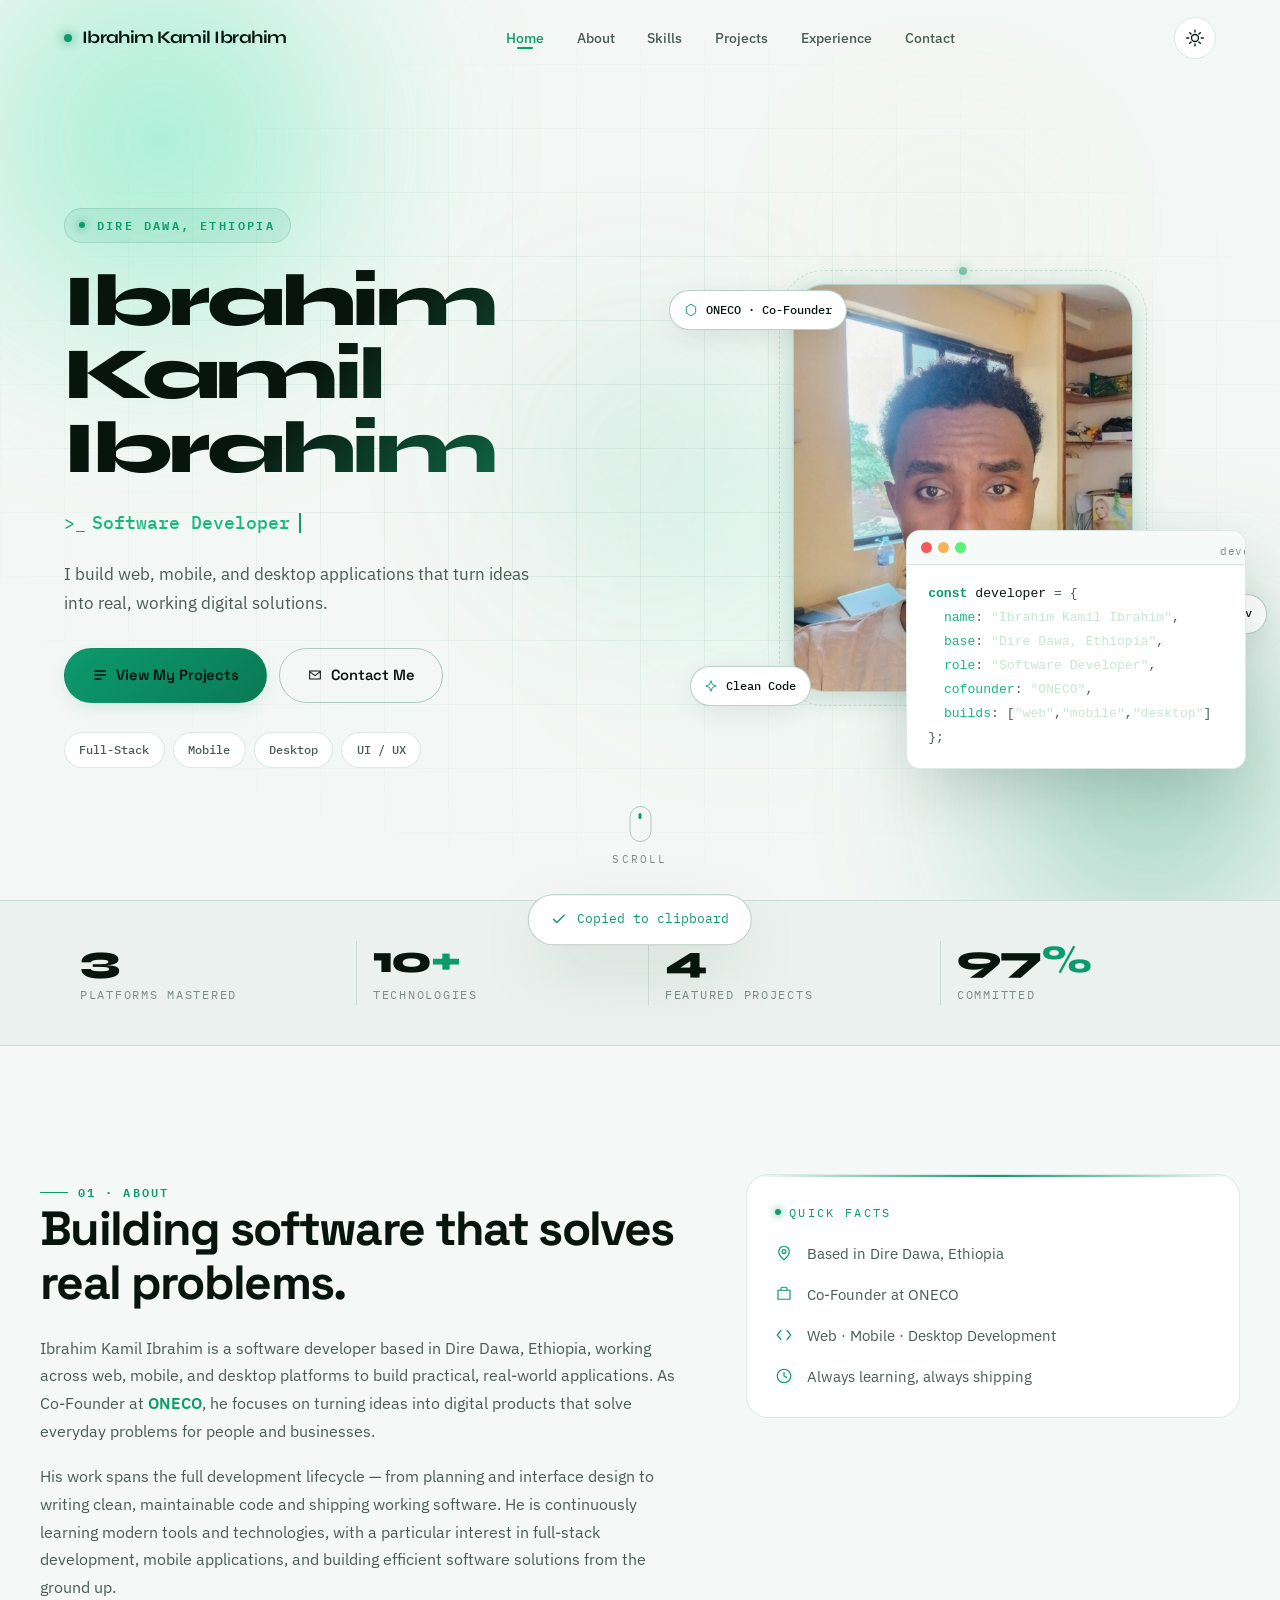
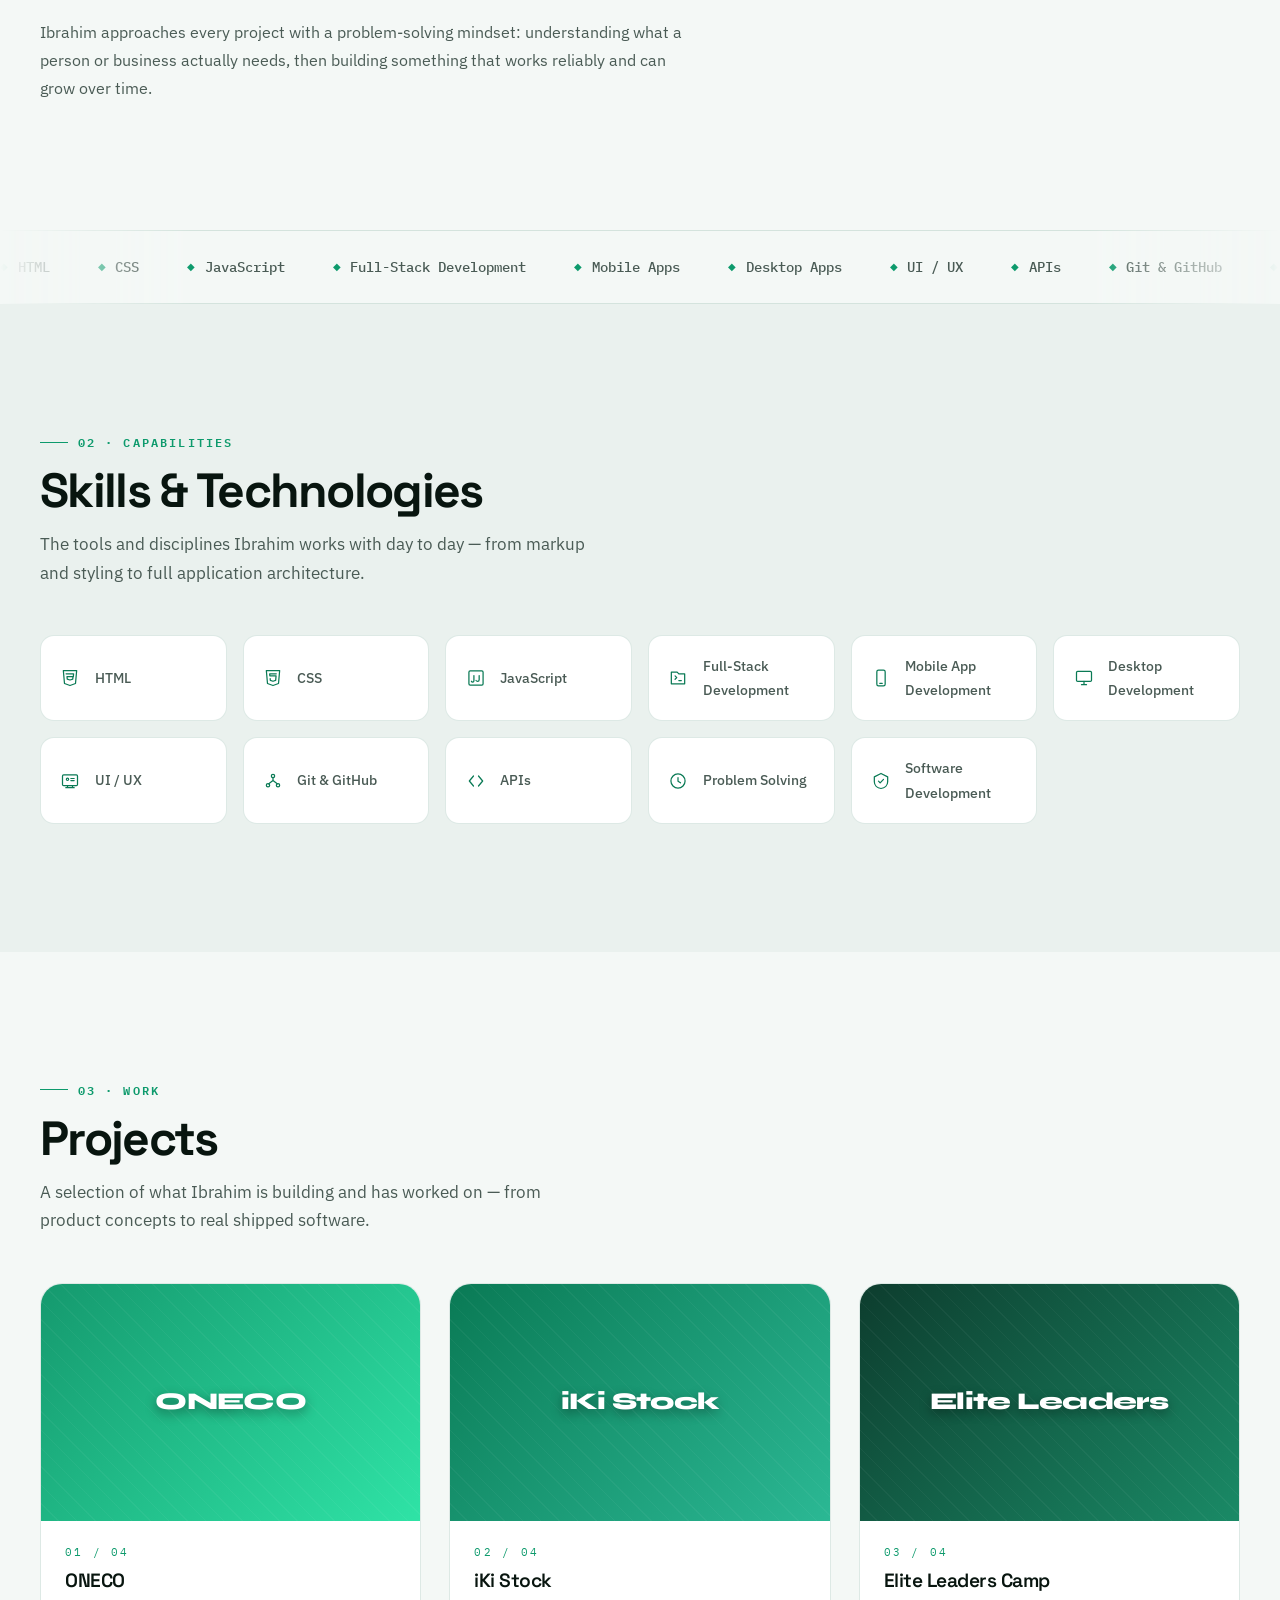
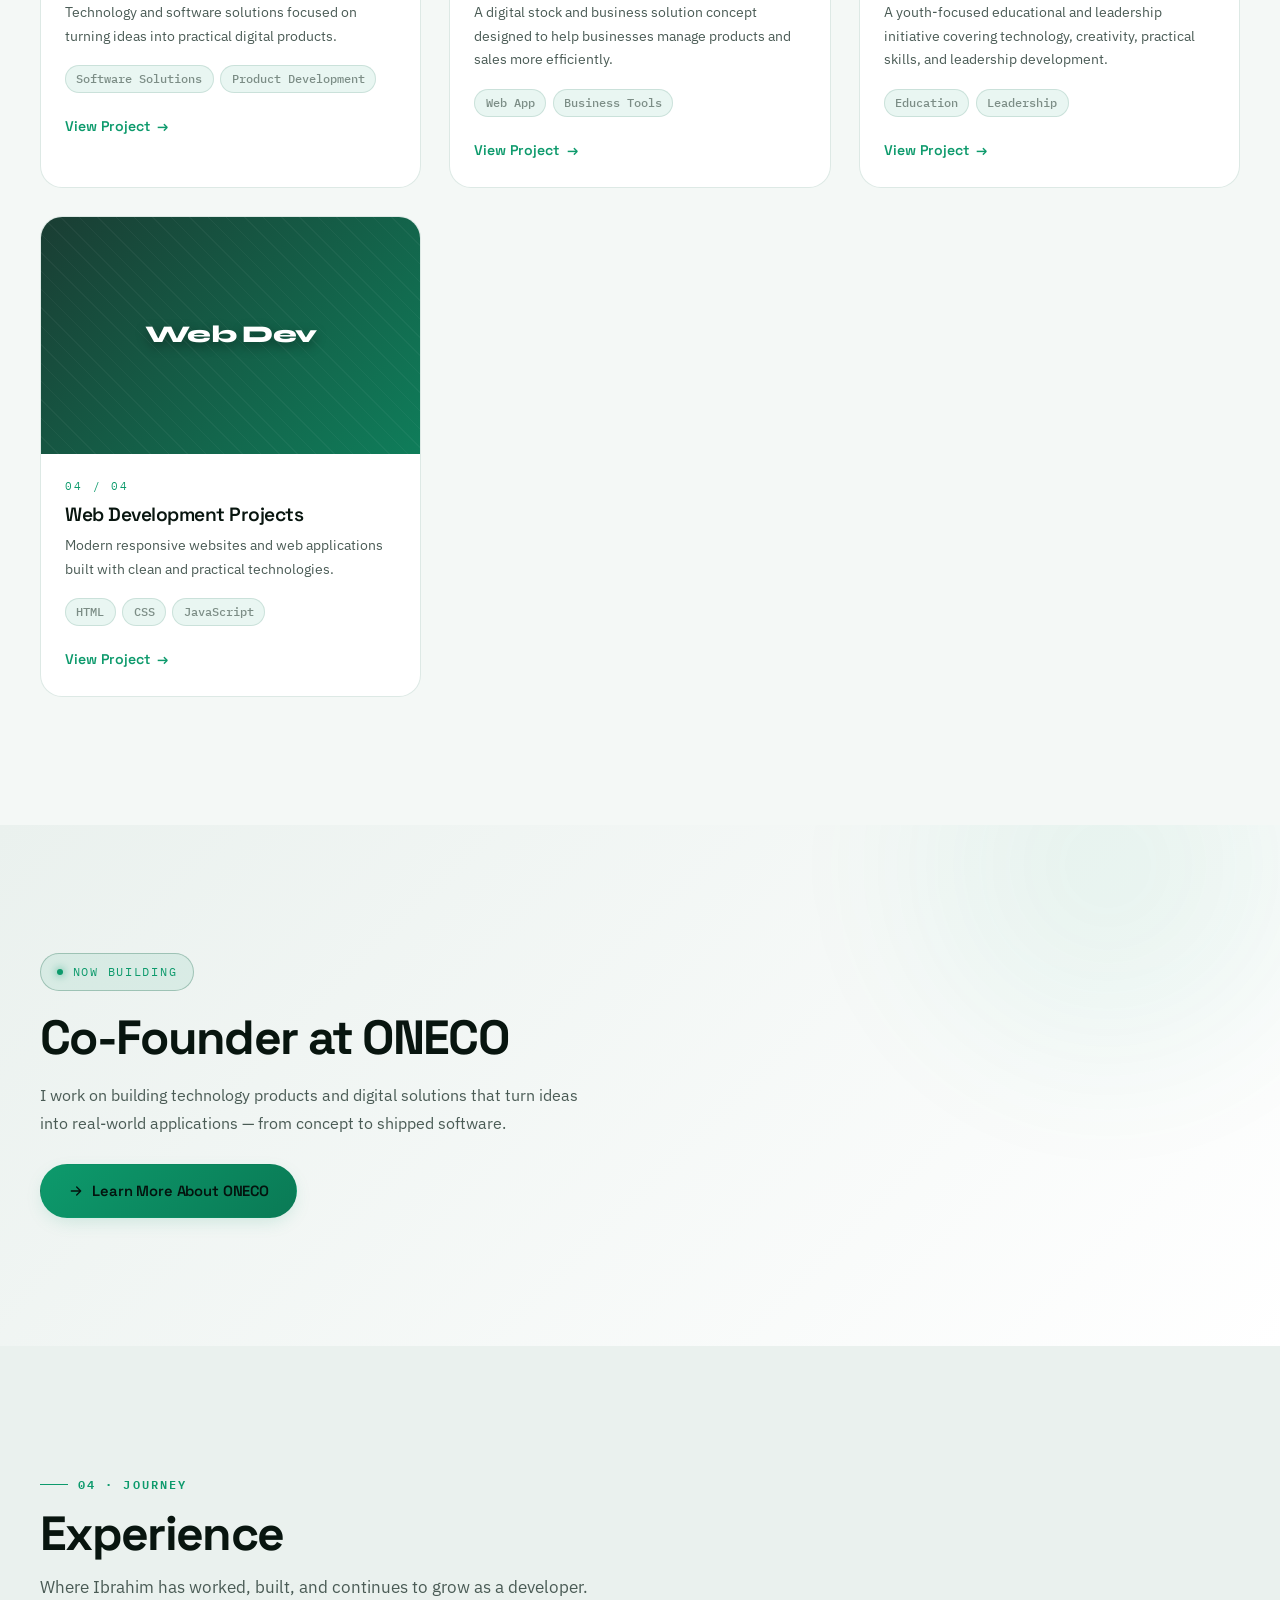
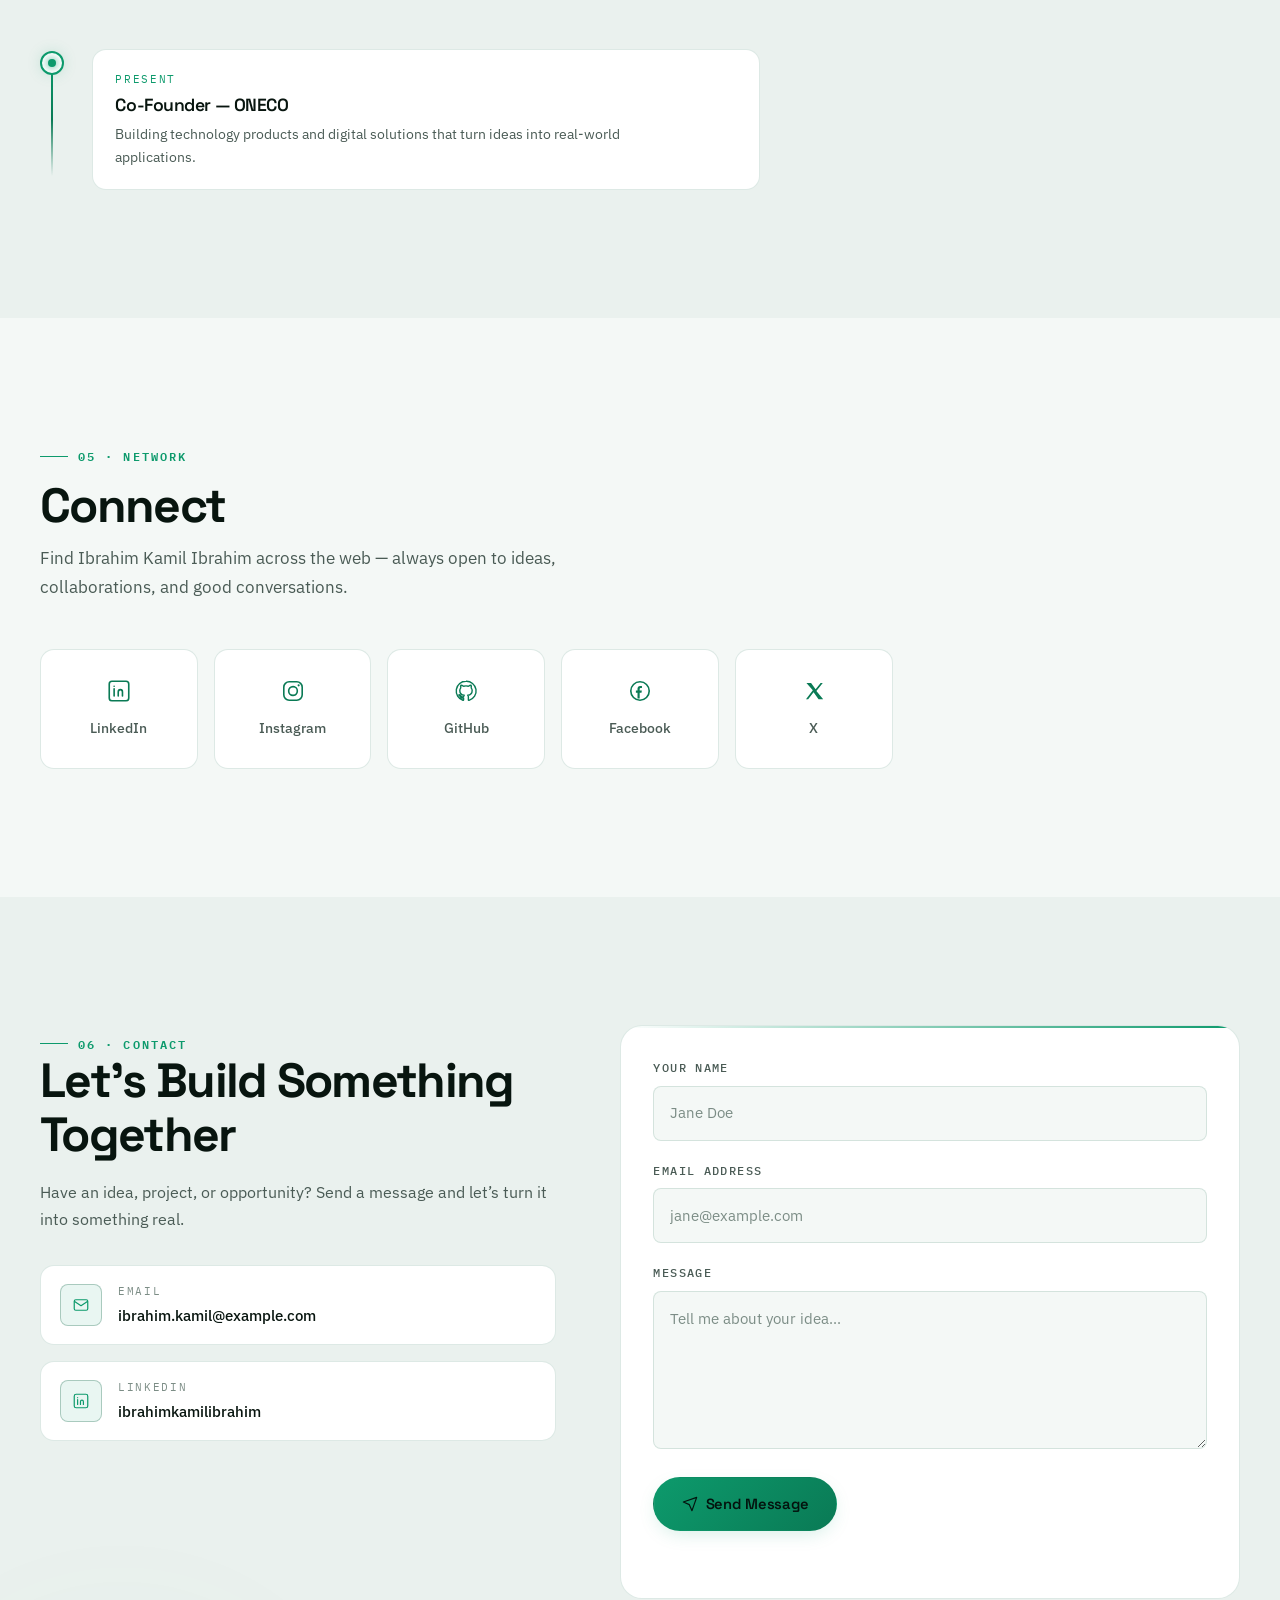
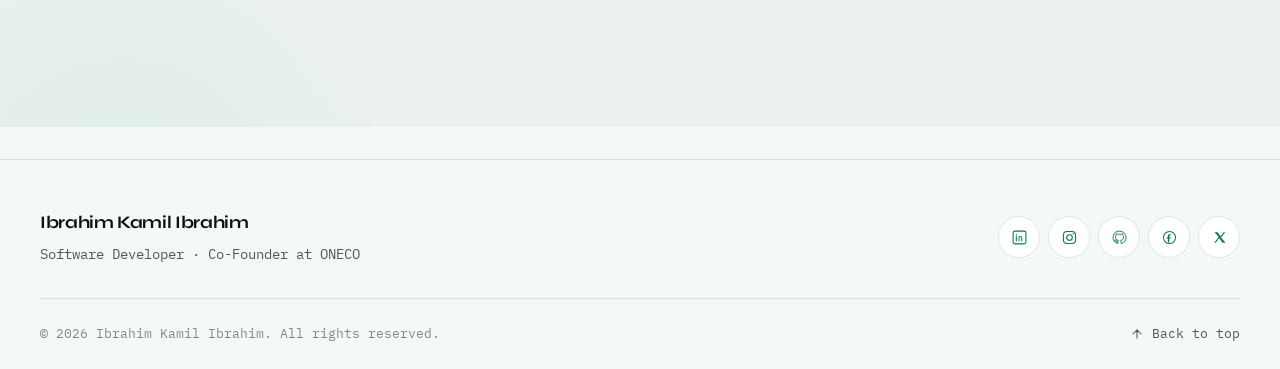
==== commit 93df2100: "Replace index.html with updated version; remove style.css and script.js" ====
--- a/index.html
+++ b/index.html
@@ -1,476 +1,1660 @@
 <!DOCTYPE html>
 <html lang="en" data-theme="dark">
 <head>
-  <meta charset="UTF-8" />
-  <meta name="viewport" content="width=device-width, initial-scale=1.0" />
-
-  <!-- ============================================================
-       PRIMARY SEO — GitHub Pages URL set; replace with your real domain
-       once you connect one, e.g. https://ibrahimkamil.dev
-  ============================================================ -->
-  <title>Ibrahim Kamil Ibrahim | Software Developer &amp; Co-Founder at ONECO</title>
-  <meta name="description" content="Ibrahim Kamil Ibrahim is a software developer and Co-Founder at ONECO, specializing in full-stack, web, mobile and desktop application development." />
-  <meta name="keywords" content="Ibrahim Kamil Ibrahim, Ibrahim Kamil, Ibrahim Kamil software developer, Ibrahim Kamil Ethiopia, Ibrahim Kamil developer, Ibrahim Kamil ONECO" />
-  <meta name="author" content="Ibrahim Kamil Ibrahim" />
-  <meta name="robots" content="index, follow" />
-
-  <!-- REPLACE: canonical URL once your domain/GitHub Pages URL is live -->
-  <link rel="canonical" href="https://ibrahim-kamil-ibrahim.github.io/ibrahim-kamil-ibrahim/" />
-
-  <!-- Open Graph -->
-  <meta property="og:type" content="website" />
-  <meta property="og:title" content="Ibrahim Kamil Ibrahim | Software Developer & Co-Founder at ONECO" />
-  <meta property="og:description" content="Software developer and Co-Founder at ONECO, building full-stack, web, mobile and desktop applications." />
-  <meta property="og:url" content="https://ibrahim-kamil-ibrahim.github.io/ibrahim-kamil-ibrahim/" />
-  <!-- REPLACE: absolute URL to a real social preview image (1200x630 recommended) -->
-  <meta property="og:image" content="https://ibrahim-kamil-ibrahim.github.io/ibrahim-kamil-ibrahim/assets/og-image.jpg" />
-  <meta property="og:site_name" content="Ibrahim Kamil Ibrahim" />
-  <meta property="og:locale" content="en_US" />
-
-  <!-- Twitter / X Card -->
-  <meta name="twitter:card" content="summary_large_image" />
-  <meta name="twitter:title" content="Ibrahim Kamil Ibrahim | Software Developer & Co-Founder at ONECO" />
-  <meta name="twitter:description" content="Software developer and Co-Founder at ONECO, building full-stack, web, mobile and desktop applications." />
-  <meta name="twitter:image" content="https://ibrahim-kamil-ibrahim.github.io/ibrahim-kamil-ibrahim/assets/og-image.jpg" />
-  <meta name="twitter:site" content="@ibrahimkamil877" />
-
-  <!-- REPLACE: favicon files in /assets/ once you have real ones -->
-  <link rel="icon" type="image/png" href="assets/favicon.png" />
-
-  <!-- Fonts: Space Grotesk (display) + IBM Plex Sans (body) + IBM Plex Mono (code accents) -->
-  <link rel="preconnect" href="https://fonts.googleapis.com" />
-  <link rel="preconnect" href="https://fonts.gstatic.com" crossorigin />
-  <link href="https://fonts.googleapis.com/css2?family=Space+Grotesk:wght@500;600;700&family=IBM+Plex+Sans:wght@400;500;600&family=IBM+Plex+Mono:wght@400;500&display=swap" rel="stylesheet" />
-
-  <link rel="stylesheet" href="style.css" />
-
-  <!-- ============================================================
-       STRUCTURED DATA (Schema.org JSON-LD)
-       Only real, provided information is included below.
-       Replace image/url placeholders once available.
-  ============================================================ -->
-  <script type="application/ld+json">
-  {
-    "@context": "https://schema.org",
-    "@type": "Person",
-    "name": "Ibrahim Kamil Ibrahim",
-    "alternateName": "Ibrahim Kamil",
-    "jobTitle": "Software Developer",
-    "description": "Software developer and Co-Founder at ONECO, specializing in full-stack, web, mobile and desktop application development.",
-    "image": "https://ibrahim-kamil-ibrahim.github.io/ibrahim-kamil-ibrahim/assets/profile.jpg",
-    "url": "https://ibrahim-kamil-ibrahim.github.io/ibrahim-kamil-ibrahim/",
-    "worksFor": {
-      "@type": "Organization",
-      "name": "ONECO"
-    },
-    "address": {
-      "@type": "PostalAddress",
-      "addressLocality": "Dire Dawa",
-      "addressCountry": "Ethiopia"
-    },
-    "sameAs": [
-      "https://www.linkedin.com/in/ibrahimkamilibrahim/",
-      "https://www.instagram.com/ibrahim_kamil_ibrahim_/",
-      "https://github.com/ibrahim-kamil-ibrahim",
-      "https://web.facebook.com/ibrahimkamilibrahim1",
-      "https://x.com/ibrahimkamil877"
-    ]
+<meta charset="UTF-8" />
+<meta name="viewport" content="width=device-width, initial-scale=1.0" />
+<title>Ibrahim Kamil Ibrahim | Software Developer &amp; Co-Founder at ONECO</title>
+<meta name="description" content="Ibrahim Kamil Ibrahim is a software developer and Co-Founder at ONECO, specializing in full-stack, web, mobile and desktop application development." />
+<meta name="keywords" content="Ibrahim Kamil Ibrahim, Ibrahim Kamil, software developer Ethiopia, ONECO, full-stack developer" />
+<meta name="author" content="Ibrahim Kamil Ibrahim" />
+<meta name="robots" content="index, follow" />
+<meta property="og:type" content="website" />
+<meta property="og:title" content="Ibrahim Kamil Ibrahim | Software Developer & Co-Founder at ONECO" />
+<meta property="og:description" content="Software developer and Co-Founder at ONECO, building full-stack, web, mobile and desktop applications." />
+<meta name="twitter:card" content="summary_large_image" />
+<link rel="preconnect" href="https://fonts.googleapis.com" />
+<link rel="preconnect" href="https://fonts.gstatic.com" crossorigin />
+<link href="https://fonts.googleapis.com/css2?family=Space+Grotesk:wght@400;500;600;700&family=IBM+Plex+Sans:wght@300;400;500;600&family=IBM+Plex+Mono:wght@400;500&family=Syne:wght@700;800&display=swap" rel="stylesheet" />
+
+<style>
+/* ==========================================================================
+   IBRAHIM KAMIL IBRAHIM — PORTFOLIO v3.0 "AURORA EDITION"
+   ========================================================================== */
+
+/* ---------- DESIGN TOKENS ---------- */
+:root{
+  --bg:#050a09;
+  --bg-alt:#08110f;
+  --panel:#0b1614;
+  --panel-2:#0f1e1a;
+  --panel-3:#132723;
+
+  --border:rgba(58,199,149,.12);
+  --border-strong:rgba(58,199,149,.28);
+  --border-glow:rgba(47,227,166,.55);
+
+  --emerald:#2fe3a6;
+  --emerald-bright:#7dffce;
+  --emerald-dim:#15996e;
+  --emerald-soft:rgba(47,227,166,.10);
+  --emerald-glow:rgba(47,227,166,.28);
+  --emerald-glow-2:rgba(47,227,166,.06);
+
+  --gold:#f5c56b;
+  --gold-soft:rgba(245,197,107,.10);
+
+  --text:#eaf4f0;
+  --text-muted:#9cb2ab;
+  --text-faint:#5b7a72;
+
+  --font-display:"Syne","Space Grotesk",sans-serif;
+  --font-heading:"Space Grotesk",sans-serif;
+  --font-body:"IBM Plex Sans",sans-serif;
+  --font-mono:"IBM Plex Mono",monospace;
+
+  --radius-xs:4px;
+  --radius-sm:8px;
+  --radius-md:14px;
+  --radius-lg:22px;
+  --radius-xl:32px;
+  --radius-full:999px;
+
+  --shadow-sm:0 2px 8px -2px rgba(0,0,0,.5);
+  --shadow-card:0 8px 32px -8px rgba(0,0,0,.6);
+  --shadow-glow:0 0 40px -8px var(--emerald-glow);
+  --shadow-lift:0 24px 70px -16px rgba(0,0,0,.8);
+
+  --container:1200px;
+  --nav-h:76px;
+
+  --ease:cubic-bezier(.16,1,.3,1);
+  --ease-out:cubic-bezier(.22,1,.36,1);
+  --spring:cubic-bezier(.34,1.56,.64,1);
+  --smooth:cubic-bezier(.65,0,.35,1);
+}
+
+/* ---------- LIGHT THEME ---------- */
+[data-theme="light"]{
+  --bg:#f4f8f6; --bg-alt:#eaf1ee; --panel:#ffffff; --panel-2:#f6faf8; --panel-3:#eef5f2;
+  --border:rgba(20,100,70,.14); --border-strong:rgba(20,100,70,.30);
+  --emerald:#0d9a6c; --emerald-bright:#16b880; --emerald-dim:#0a7a55;
+  --emerald-soft:rgba(13,154,108,.09); --emerald-glow:rgba(13,154,108,.22);
+  --text:#08150f; --text-muted:#4a5b55; --text-faint:#7c8d86;
+  --shadow-card:0 8px 32px -8px rgba(18,46,38,.15);
+  --shadow-lift:0 24px 70px -16px rgba(18,46,38,.25);
+}
+
+/* ---------- RESET ---------- */
+*,*::before,*::after{box-sizing:border-box;}
+html{scroll-behavior:smooth;-webkit-text-size-adjust:100%;}
+body,h1,h2,h3,h4,h5,h6,p,ul,ol,figure,blockquote{margin:0;}
+ul,ol{padding:0;list-style:none;}
+img{max-width:100%;display:block;height:auto;}
+a{color:inherit;text-decoration:none;}
+button{font:inherit;color:inherit;background:none;border:0;cursor:pointer;}
+input,textarea{font:inherit;color:inherit;}
+
+/* ---------- CUSTOM SCROLLBAR ---------- */
+::-webkit-scrollbar{width:10px;height:10px;}
+::-webkit-scrollbar-track{background:var(--bg);}
+::-webkit-scrollbar-thumb{background:linear-gradient(180deg,var(--emerald-dim),var(--emerald));border-radius:var(--radius-full);border:2px solid var(--bg);}
+::-webkit-scrollbar-thumb:hover{background:var(--emerald-bright);}
+::selection{background:var(--emerald-soft);color:var(--emerald-bright);}
+
+/* ---------- BASE ---------- */
+body{
+  background:var(--bg);color:var(--text);
+  font-family:var(--font-body);font-size:16px;line-height:1.7;
+  -webkit-font-smoothing:antialiased;-moz-osx-font-smoothing:grayscale;
+  transition:background .5s var(--ease),color .5s var(--ease);
+  overflow-x:hidden;position:relative;
+}
+body::before{
+  content:"";position:fixed;inset:0;pointer-events:none;z-index:1;
+  background-image:url("data:image/svg+xml,%3Csvg viewBox='0 0 200 200' xmlns='http://www.w3.org/2000/svg'%3E%3Cfilter id='n'%3E%3CfeTurbulence type='fractalNoise' baseFrequency='0.9' numOctaves='2'/%3E%3CfeColorMatrix values='0 0 0 0 0 0 0 0 0 0 0 0 0 0 0 0 0 0 0.35 0'/%3E%3C/filter%3E%3Crect width='100%25' height='100%25' filter='url(%23n)'/%3E%3C/svg%3E");
+  opacity:.035;mix-blend-mode:overlay;
+}
+[data-theme="light"] body::before{opacity:.06;}
+
+h1,h2,h3,h4{font-family:var(--font-heading);color:var(--text);line-height:1.12;letter-spacing:-0.025em;font-weight:600;}
+h2{font-size:clamp(2rem,4vw,3rem);font-weight:700;letter-spacing:-0.035em;max-width:24ch;}
+h3{font-size:1.25rem;font-weight:600;}
+p{color:var(--text-muted);max-width:65ch;}
+
+/* ---------- KEYFRAMES ---------- */
+@keyframes aurora{0%,100%{transform:translate(0,0) scale(1);}33%{transform:translate(60px,-40px) scale(1.15);}66%{transform:translate(-40px,30px) scale(.95);}}
+@keyframes float{0%,100%{transform:translateY(0) translateX(0);}33%{transform:translateY(-12px) translateX(6px);}66%{transform:translateY(-6px) translateX(-6px);}}
+@keyframes float-slow{0%,100%{transform:translateY(0);}50%{transform:translateY(-14px);}}
+@keyframes pulse-glow{0%,100%{box-shadow:0 0 24px -6px var(--emerald-glow);}50%{box-shadow:0 0 48px -6px var(--emerald-glow),0 0 80px -12px var(--emerald-soft);}}
+@keyframes gradient-shift{0%{background-position:0% 50%;}50%{background-position:100% 50%;}100%{background-position:0% 50%;}}
+@keyframes border-flow{0%{background-position:0% 50%;}50%{background-position:100% 50%;}100%{background-position:0% 50%;}}
+@keyframes marquee{from{transform:translateX(0);}to{transform:translateX(-50%);}}
+@keyframes blink{50%{opacity:0;}}
+@keyframes fade-up{from{opacity:0;transform:translateY(30px);}to{opacity:1;transform:translateY(0);}}
+@keyframes scale-in{from{opacity:0;transform:scale(.9);}to{opacity:1;transform:scale(1);}}
+@keyframes spin-slow{to{transform:rotate(360deg);}}
+@keyframes shine{0%{background-position:-200% center;}100%{background-position:200% center;}}
+@keyframes scroll-dot{0%{transform:translateY(0);opacity:1;}80%{transform:translateY(20px);opacity:0;}100%{transform:translateY(0);opacity:0;}}
+
+/* ---------- SCROLL ANIMATION BASE ---------- */
+[data-animate]{opacity:1;transform:none;transition:opacity .9s var(--ease-out),transform .9s var(--ease-out);}
+html.js-ready [data-animate="fade-up"]{opacity:0;transform:translateY(32px);}
+html.js-ready [data-animate="fade-left"]{opacity:0;transform:translateX(-40px);}
+html.js-ready [data-animate="fade-right"]{opacity:0;transform:translateX(40px);}
+html.js-ready [data-animate="scale-in"]{opacity:0;transform:scale(.94);}
+html.js-ready [data-animate].visible{opacity:1;transform:translate(0,0) scale(1);}
+
+/* ---------- CURSOR GLOW ---------- */
+.cursor-glow{
+  position:fixed;top:0;left:0;width:500px;height:500px;pointer-events:none;
+  border-radius:50%;z-index:0;opacity:0;transition:opacity .4s;
+  background:radial-gradient(circle,var(--emerald-glow) 0%,transparent 65%);
+  filter:blur(40px);mix-blend-mode:screen;
+  transform:translate(-50%,-50%);
+  will-change:transform;
+}
+[data-theme="light"] .cursor-glow{mix-blend-mode:multiply;opacity:.35;}
+@media (hover:hover){body:hover .cursor-glow{opacity:.6;}}
+
+/* ---------- LAYOUT ---------- */
+.section-inner{width:min(100% - 2.5rem,var(--container));margin-inline:auto;position:relative;z-index:2;}
+.section{padding:clamp(5rem,10vw,8rem) 0;position:relative;}
+.section-alt{background:var(--bg-alt);}
+.section-head{display:flex;flex-direction:column;gap:.75rem;margin-bottom:3rem;max-width:720px;}
+.section-tag{
+  display:inline-flex;align-items:center;gap:.6rem;font-size:.75rem;font-weight:600;
+  color:var(--emerald);text-transform:uppercase;letter-spacing:.18em;width:fit-content;
+  font-family:var(--font-mono);
+}
+.section-tag::before{content:"";width:28px;height:1px;background:var(--emerald);}
+.section-lead{color:var(--text-muted);font-size:1.05rem;max-width:56ch;}
+
+/* ---------- SKIP LINK ---------- */
+.skip-link{position:absolute;left:-999px;top:0;background:var(--emerald);color:#06110d;padding:.7rem 1.2rem;border-radius:0 0 var(--radius-sm) 0;z-index:9999;font-weight:600;font-size:.875rem;}
+.skip-link:focus{left:.5rem;top:0;}
+
+/* ==========================================================================
+   NAVBAR
+   ========================================================================== */
+.site-header{position:fixed;top:0;left:0;right:0;z-index:100;height:var(--nav-h);transition:all .4s var(--ease);}
+.site-header.scrolled{
+  background:color-mix(in srgb,var(--bg) 78%,transparent);
+  backdrop-filter:blur(20px) saturate(1.6);-webkit-backdrop-filter:blur(20px) saturate(1.6);
+  border-bottom:1px solid var(--border);
+}
+.nav-inner{max-width:var(--container);margin-inline:auto;height:100%;display:flex;align-items:center;justify-content:space-between;padding:0 1.5rem;}
+.nav-logo{font-family:var(--font-display);font-size:1.1rem;font-weight:700;letter-spacing:-.03em;color:var(--text);transition:color .25s;display:flex;align-items:center;gap:.6rem;}
+.nav-logo::before{
+  content:"";width:8px;height:8px;border-radius:50%;background:var(--emerald);
+  box-shadow:0 0 12px var(--emerald);animation:pulse-glow 3s infinite;
+}
+.nav-logo:hover{color:var(--emerald);}
+.nav-menu ul{display:flex;gap:.15rem;}
+.nav-menu a{
+  position:relative;padding:.5rem .95rem;font-size:.88rem;font-weight:500;
+  color:var(--text-muted);border-radius:var(--radius-sm);transition:all .25s var(--ease);
+}
+.nav-menu a:hover{color:var(--text);background:var(--emerald-soft);}
+.nav-menu a.active{color:var(--emerald);}
+.nav-menu a.active::after{
+  content:"";position:absolute;bottom:6px;left:50%;transform:translateX(-50%);
+  width:16px;height:2px;background:var(--emerald);border-radius:var(--radius-full);
+  box-shadow:0 0 8px var(--emerald-glow);
+}
+.nav-actions{display:flex;align-items:center;gap:.5rem;}
+.nav-progress{
+  position:fixed;top:var(--nav-h);left:0;height:2px;
+  background:linear-gradient(90deg,var(--emerald-dim),var(--emerald-bright),var(--emerald));
+  background-size:200% 100%;animation:border-flow 4s linear infinite;
+  z-index:99;transition:width .1s linear;width:0%;
+  box-shadow:0 0 12px var(--emerald-glow);
+}
+.icon-btn{
+  position:relative;width:42px;height:42px;display:flex;align-items:center;justify-content:center;
+  border-radius:var(--radius-full);background:var(--panel);border:1px solid var(--border);
+  transition:all .3s var(--spring);
+}
+.icon-btn:hover{border-color:var(--border-strong);background:var(--panel-2);transform:scale(1.06) rotate(-8deg);}
+.icon-btn:active{transform:scale(.94);}
+.icon-btn .icon-sun,.icon-btn .icon-moon{position:absolute;transition:all .4s var(--ease);}
+.icon-btn .icon-sun{opacity:0;transform:rotate(90deg) scale(.5);}
+.icon-btn .icon-moon{opacity:1;transform:rotate(0) scale(1);}
+[data-theme="light"] .icon-btn .icon-sun{opacity:1;transform:rotate(0) scale(1);}
+[data-theme="light"] .icon-btn .icon-moon{opacity:0;transform:rotate(-90deg) scale(.5);}
+.hamburger{display:none;width:42px;height:42px;position:relative;border-radius:var(--radius-sm);}
+.hamburger span{position:absolute;left:11px;right:11px;height:2px;background:var(--text);border-radius:var(--radius-full);transition:all .35s var(--ease);}
+.hamburger span:nth-child(1){top:14px;}
+.hamburger span:nth-child(2){top:20px;}
+.hamburger span:nth-child(3){top:26px;}
+.hamburger.open span:nth-child(1){top:20px;transform:rotate(45deg);background:var(--emerald);}
+.hamburger.open span:nth-child(2){opacity:0;transform:scaleX(0);}
+.hamburger.open span:nth-child(3){top:20px;transform:rotate(-45deg);background:var(--emerald);}
+
+/* ==========================================================================
+   HERO
+   ========================================================================== */
+.hero{
+  min-height:100vh;display:flex;align-items:center;position:relative;
+  overflow:hidden;padding-top:var(--nav-h);
+}
+/* Aurora background */
+.hero-aurora{position:absolute;inset:0;overflow:hidden;pointer-events:none;z-index:0;}
+.hero-aurora span{
+  position:absolute;border-radius:50%;filter:blur(90px);opacity:.55;
+  will-change:transform;
+}
+.hero-aurora span:nth-child(1){width:520px;height:520px;background:radial-gradient(circle,#2fe3a6,transparent 70%);top:-120px;left:-100px;animation:aurora 18s ease-in-out infinite;}
+.hero-aurora span:nth-child(2){width:420px;height:420px;background:radial-gradient(circle,#15996e,transparent 70%);bottom:-100px;right:-80px;animation:aurora 22s ease-in-out infinite reverse;}
+.hero-aurora span:nth-child(3){width:340px;height:340px;background:radial-gradient(circle,#7dffce,transparent 70%);top:40%;left:45%;opacity:.25;animation:aurora 26s ease-in-out infinite;}
+.hero-aurora span:nth-child(4){width:280px;height:280px;background:radial-gradient(circle,#f5c56b,transparent 70%);top:10%;right:15%;opacity:.12;animation:aurora 20s ease-in-out infinite reverse;}
+
+.hero::after{
+  content:"";position:absolute;inset:0;pointer-events:none;z-index:1;
+  background-image:
+    linear-gradient(var(--border) 1px,transparent 1px),
+    linear-gradient(90deg,var(--border) 1px,transparent 1px);
+  background-size:64px 64px;opacity:.5;
+  mask-image:radial-gradient(ellipse 75% 65% at 50% 50%,black 25%,transparent 75%);
+  -webkit-mask-image:radial-gradient(ellipse 75% 65% at 50% 50%,black 25%,transparent 75%);
+}
+
+.hero-inner{
+  position:relative;z-index:2;width:100%;max-width:var(--container);margin-inline:auto;
+  padding:0 1.5rem;display:grid;grid-template-columns:1.15fr 1fr;
+  gap:clamp(2rem,5vw,5rem);align-items:center;
+}
+.hero-copy{display:flex;flex-direction:column;gap:1.35rem;}
+.hero-kicker{
+  font-size:.75rem;font-weight:600;color:var(--emerald);text-transform:uppercase;
+  letter-spacing:.2em;display:flex;align-items:center;gap:.7rem;
+  font-family:var(--font-mono);width:fit-content;
+  padding:.4rem .9rem;border-radius:var(--radius-full);
+  background:var(--emerald-soft);border:1px solid var(--border);
+}
+.hero-kicker::before{
+  content:"";width:6px;height:6px;border-radius:50%;background:var(--emerald);
+  box-shadow:0 0 8px var(--emerald);animation:pulse-glow 2s infinite;
+}
+.hero-name{
+  font-family:var(--font-display);
+  font-size:clamp(2.6rem,6vw,4.6rem);font-weight:800;line-height:1;letter-spacing:-.045em;
+  background:linear-gradient(135deg,var(--text) 20%,var(--emerald-bright) 55%,var(--text) 90%);
+  background-size:220% 220%;animation:gradient-shift 8s ease-in-out infinite;
+  -webkit-background-clip:text;background-clip:text;-webkit-text-fill-color:transparent;
+}
+.hero-role{
+  font-family:var(--font-mono);font-size:clamp(1rem,1.6vw,1.15rem);
+  color:var(--text-muted);font-weight:400;display:flex;flex-wrap:wrap;align-items:center;gap:.4rem;
+  min-height:1.6em;
+}
+.hero-role .prompt{color:var(--emerald);}
+.hero-role .typed{color:var(--emerald-bright);font-weight:500;}
+.hero-role .caret{
+  display:inline-block;width:2px;height:1.1em;background:var(--emerald);
+  animation:blink 1s step-end infinite;vertical-align:middle;margin-left:2px;
+}
+.hero-desc{font-size:1.05rem;color:var(--text-muted);max-width:48ch;line-height:1.75;}
+.hero-actions{display:flex;flex-wrap:wrap;gap:.75rem;margin-top:.5rem;}
+.hero-badges{display:flex;flex-wrap:wrap;gap:.5rem;margin-top:.5rem;}
+.hero-badges li{
+  padding:.4rem .9rem;font-size:.78rem;font-weight:500;color:var(--text-muted);
+  background:var(--panel);border:1px solid var(--border);border-radius:var(--radius-full);
+  transition:all .3s var(--spring);font-family:var(--font-mono);
+}
+.hero-badges li:hover{border-color:var(--border-strong);color:var(--emerald);transform:translateY(-2px);background:var(--emerald-soft);}
+
+/* Hero visual */
+.hero-visual{position:relative;display:flex;justify-content:center;align-items:center;min-height:520px;}
+.portrait-wrap{position:relative;width:min(340px,90%);perspective:1200px;}
+.portrait-frame{
+  position:relative;width:100%;aspect-ratio:3/3.6;border-radius:var(--radius-xl);
+  overflow:hidden;background:var(--panel);
+  border:1px solid var(--border-strong);
+  box-shadow:var(--shadow-card),var(--shadow-glow);
+  transition:transform .3s var(--ease);
+  transform-style:preserve-3d;
+  z-index:3;
+}
+.portrait-frame img{width:100%;height:100%;object-fit:cover;transition:transform .8s var(--ease);}
+.portrait-frame:hover img{transform:scale(1.04);}
+.portrait-frame::before{
+  content:"";position:absolute;inset:0;z-index:2;pointer-events:none;
+  background:linear-gradient(135deg,transparent 40%,rgba(47,227,166,.08) 100%);
+}
+.portrait-ring{
+  position:absolute;inset:-14px;border-radius:calc(var(--radius-xl) + 14px);
+  border:1px dashed var(--border-strong);opacity:.5;
+  animation:spin-slow 40s linear infinite;pointer-events:none;z-index:1;
+}
+.portrait-ring::before,.portrait-ring::after{
+  content:"";position:absolute;width:8px;height:8px;border-radius:50%;
+  background:var(--emerald);box-shadow:0 0 12px var(--emerald);
+}
+.portrait-ring::before{top:0;left:50%;transform:translate(-50%,-50%);}
+.portrait-ring::after{bottom:0;left:50%;transform:translate(-50%,50%);}
+
+/* Floating stat chips */
+.float-chip{
+  position:absolute;display:flex;align-items:center;gap:.5rem;
+  padding:.55rem .85rem;background:var(--panel);border:1px solid var(--border-strong);
+  border-radius:var(--radius-full);font-family:var(--font-mono);font-size:.75rem;
+  font-weight:500;color:var(--text);box-shadow:var(--shadow-card);z-index:4;
+  backdrop-filter:blur(10px);white-space:nowrap;
+}
+.float-chip svg{width:14px;height:14px;color:var(--emerald);}
+.chip-1{top:12%;left:-8%;animation:float 6s ease-in-out infinite;}
+.chip-2{bottom:22%;right:-10%;animation:float 7s ease-in-out infinite .8s;}
+.chip-3{bottom:8%;left:-4%;animation:float 8s ease-in-out infinite 1.6s;}
+
+/* Code window */
+.code-window{
+  position:absolute;right:-6%;bottom:-4%;width:min(340px,78%);
+  background:var(--panel);border:1px solid var(--border);border-radius:var(--radius-md);
+  box-shadow:var(--shadow-lift);z-index:5;animation:float 9s ease-in-out infinite;
+  overflow:hidden;
+}
+.code-window-bar{display:flex;gap:6px;padding:11px 14px;background:var(--panel-2);border-bottom:1px solid var(--border);}
+.code-window-bar span{width:11px;height:11px;border-radius:50%;}
+.code-window-bar span:nth-child(1){background:#ef5a5a;}
+.code-window-bar span:nth-child(2){background:#f5b35a;}
+.code-window-bar span:nth-child(3){background:#5af07a;}
+.code-window-title{
+  margin-left:auto;font-family:var(--font-mono);font-size:.7rem;color:var(--text-faint);
+  letter-spacing:.05em;
+}
+.code-window-body{
+  padding:1.1rem 1.3rem;margin:0;font-family:var(--font-mono);font-size:.82rem;
+  line-height:1.75;color:var(--text-muted);overflow:hidden;
+}
+.tok-kw{color:var(--emerald);font-weight:600;}
+.tok-var{color:var(--text);}
+.tok-key{color:var(--emerald-bright);font-weight:500;}
+.tok-str{color:#c8e6d4;}
+.tok-num{color:var(--gold);}
+
+/* Scroll indicator */
+.scroll-cue{
+  position:absolute;bottom:2rem;left:50%;transform:translateX(-50%);
+  display:flex;flex-direction:column;align-items:center;gap:.5rem;z-index:3;
+  font-family:var(--font-mono);font-size:.68rem;color:var(--text-faint);
+  letter-spacing:.2em;text-transform:uppercase;
+}
+.scroll-cue .mouse{
+  width:22px;height:36px;border:1.5px solid var(--border-strong);border-radius:var(--radius-full);
+  position:relative;display:flex;justify-content:center;padding-top:6px;
+}
+.scroll-cue .mouse::before{
+  content:"";width:3px;height:6px;border-radius:2px;background:var(--emerald);
+  animation:scroll-dot 2s ease-in-out infinite;
+}
+
+/* ==========================================================================
+   BUTTONS
+   ========================================================================== */
+.btn{
+  position:relative;display:inline-flex;align-items:center;justify-content:center;gap:.5rem;
+  padding:.85rem 1.7rem;font-size:.92rem;font-weight:600;font-family:var(--font-heading);
+  letter-spacing:-.01em;border-radius:var(--radius-full);border:1px solid transparent;
+  cursor:pointer;transition:transform .3s var(--spring),box-shadow .3s var(--ease),
+    background .3s,border-color .3s,color .3s;overflow:hidden;isolation:isolate;
+}
+.btn > *{position:relative;z-index:2;}
+.btn::before{
+  content:"";position:absolute;inset:0;z-index:1;
+  background:linear-gradient(120deg,transparent 30%,rgba(255,255,255,.18) 50%,transparent 70%);
+  background-size:200% 100%;transform:translateX(-100%);transition:transform .7s var(--ease);
+}
+.btn:hover::before{transform:translateX(100%);}
+.btn-primary{background:linear-gradient(135deg,var(--emerald),var(--emerald-dim));color:#04130e;box-shadow:0 6px 20px -6px var(--emerald-glow);}
+.btn-primary:hover{transform:translateY(-3px) scale(1.03);box-shadow:0 12px 36px -6px var(--emerald-glow),0 0 60px -12px var(--emerald-soft);}
+.btn-primary:active{transform:translateY(-1px) scale(.99);}
+.btn-outline{background:transparent;color:var(--text);border-color:var(--border-strong);}
+.btn-outline:hover{border-color:var(--emerald);color:var(--emerald);background:var(--emerald-soft);transform:translateY(-2px);}
+.btn-ghost{background:transparent;color:var(--text-muted);border-color:transparent;}
+.btn-ghost:hover{color:var(--emerald);background:var(--emerald-soft);}
+.btn svg{width:16px;height:16px;}
+
+/* ==========================================================================
+   STATS STRIP
+   ========================================================================== */
+.stats-strip{
+  position:relative;z-index:2;
+  border-top:1px solid var(--border);border-bottom:1px solid var(--border);
+  background:var(--bg-alt);
+}
+.stats-inner{
+  display:grid;grid-template-columns:repeat(4,1fr);
+  max-width:var(--container);margin-inline:auto;padding:2.5rem 1.5rem;gap:1rem;
+}
+.stat{display:flex;flex-direction:column;gap:.35rem;padding:0 1rem;border-left:1px solid var(--border);}
+.stat:first-child{border-left:none;}
+.stat-num{
+  font-family:var(--font-display);font-size:clamp(1.8rem,3vw,2.6rem);
+  font-weight:800;color:var(--text);letter-spacing:-.04em;line-height:1;
+}
+.stat-num .plus{color:var(--emerald);}
+.stat-label{font-family:var(--font-mono);font-size:.72rem;color:var(--text-faint);text-transform:uppercase;letter-spacing:.15em;}
+
+/* ==========================================================================
+   ABOUT
+   ========================================================================== */
+.about-grid{display:grid;grid-template-columns:1.3fr 1fr;gap:clamp(2rem,5vw,5rem);align-items:start;}
+.about-copy h2{margin-bottom:1.5rem;}
+.about-copy p{margin-bottom:1.1rem;font-size:1.02rem;}
+.about-copy p:last-child{margin-bottom:0;}
+.about-copy strong{color:var(--emerald);font-weight:600;}
+.about-card{
+  position:sticky;top:calc(var(--nav-h) + 2rem);
+  background:var(--panel);border:1px solid var(--border);border-radius:var(--radius-lg);
+  padding:1.75rem;overflow:hidden;
+}
+.about-card::before{
+  content:"";position:absolute;top:0;left:0;right:0;height:2px;
+  background:linear-gradient(90deg,transparent,var(--emerald),transparent);
+}
+.about-card-title{
+  font-family:var(--font-mono);font-size:.72rem;color:var(--emerald);
+  text-transform:uppercase;letter-spacing:.2em;margin-bottom:1.2rem;
+  display:flex;align-items:center;gap:.5rem;
+}
+.about-card-title::before{content:"";width:6px;height:6px;border-radius:50%;background:var(--emerald);box-shadow:0 0 8px var(--emerald);}
+.about-list{display:flex;flex-direction:column;gap:1rem;}
+.about-list li{display:flex;gap:.85rem;align-items:flex-start;font-size:.92rem;color:var(--text-muted);}
+.about-list li svg{width:18px;height:18px;flex-shrink:0;color:var(--emerald);margin-top:3px;}
+
+/* ==========================================================================
+   MARQUEE
+   ========================================================================== */
+.marquee{
+  position:relative;overflow:hidden;padding:1.5rem 0;
+  background:var(--bg);border-top:1px solid var(--border);border-bottom:1px solid var(--border);
+  mask-image:linear-gradient(90deg,transparent,black 15%,black 85%,transparent);
+  -webkit-mask-image:linear-gradient(90deg,transparent,black 15%,black 85%,transparent);
+}
+.marquee-track{display:flex;gap:3rem;width:max-content;animation:marquee 32s linear infinite;}
+.marquee:hover .marquee-track{animation-play-state:paused;}
+.marquee-item{
+  display:flex;align-items:center;gap:.6rem;
+  font-family:var(--font-mono);font-size:.9rem;color:var(--text-muted);
+  font-weight:500;white-space:nowrap;transition:color .3s;
+}
+.marquee-item::before{content:"◆";color:var(--emerald);font-size:.6rem;}
+.marquee-item:hover{color:var(--emerald);}
+
+/* ==========================================================================
+   SKILLS
+   ========================================================================== */
+.skills-grid{display:grid;grid-template-columns:repeat(auto-fill,minmax(180px,1fr));gap:1rem;margin-top:.5rem;}
+.skill-card{
+  position:relative;display:flex;align-items:center;gap:.9rem;padding:1.1rem 1.2rem;
+  background:var(--panel);border:1px solid var(--border);border-radius:var(--radius-md);
+  font-size:.9rem;font-weight:500;color:var(--text-muted);cursor:default;
+  transition:all .35s var(--spring);overflow:hidden;
+}
+.skill-card::before{
+  content:"";position:absolute;inset:0;opacity:0;transition:opacity .35s;
+  background:linear-gradient(135deg,var(--emerald-soft) 0%,transparent 60%);
+}
+.skill-card::after{
+  content:"";position:absolute;left:0;top:0;bottom:0;width:2px;
+  background:var(--emerald);transform:scaleY(0);transform-origin:top;
+  transition:transform .35s var(--ease);
+}
+.skill-card:hover{
+  border-color:var(--border-strong);background:var(--panel-2);color:var(--text);
+  transform:translateY(-4px);box-shadow:var(--shadow-card),0 0 24px -10px var(--emerald-glow);
+}
+.skill-card:hover::before{opacity:1;}
+.skill-card:hover::after{transform:scaleY(1);}
+.skill-card svg{width:20px;height:20px;flex-shrink:0;color:var(--emerald-dim);transition:all .35s var(--spring);position:relative;z-index:1;}
+.skill-card:hover svg{color:var(--emerald);transform:scale(1.15) rotate(-6deg);}
+.skill-card span{position:relative;z-index:1;}
+
+/* ==========================================================================
+   PROJECTS
+   ========================================================================== */
+.projects-grid{display:grid;grid-template-columns:repeat(auto-fill,minmax(320px,1fr));gap:1.75rem;margin-top:.5rem;}
+.project-card{
+  position:relative;background:var(--panel);border:1px solid var(--border);
+  border-radius:var(--radius-lg);overflow:hidden;
+  transition:all .5s var(--ease-out);transform-style:preserve-3d;
+}
+.project-card::before{
+  content:"";position:absolute;inset:-1px;border-radius:inherit;padding:1px;z-index:0;
+  background:linear-gradient(135deg,var(--emerald),transparent 40%,transparent 60%,var(--emerald-bright));
+  -webkit-mask:linear-gradient(#000 0 0) content-box,linear-gradient(#000 0 0);
+  -webkit-mask-composite:xor;mask-composite:exclude;
+  opacity:0;transition:opacity .4s;pointer-events:none;
+}
+.project-card:hover::before{opacity:1;}
+.project-card:hover{
+  border-color:transparent;transform:translateY(-8px);
+  box-shadow:var(--shadow-lift),0 0 40px -12px var(--emerald-glow);
+}
+.project-thumb{position:relative;aspect-ratio:16/10;overflow:hidden;background:var(--bg-alt);}
+.project-thumb-placeholder{
+  width:100%;height:100%;display:flex;align-items:center;justify-content:center;
+  color:#fff;font-family:var(--font-display);font-weight:800;
+  font-size:1.5rem;letter-spacing:-.03em;text-shadow:0 4px 12px rgba(0,0,0,.4);
+  transition:transform .7s var(--ease-out);position:relative;
+}
+.project-thumb-placeholder::after{
+  content:"";position:absolute;inset:0;
+  background:
+    repeating-linear-gradient(45deg,transparent 0 12px,rgba(255,255,255,.04) 12px 13px);
+}
+.project-card:hover .project-thumb-placeholder{transform:scale(1.08);}
+.project-thumb-overlay{
+  position:absolute;inset:0;
+  background:linear-gradient(to top,rgba(5,10,9,.85) 0%,transparent 55%);
+  opacity:0;transition:opacity .4s;display:flex;align-items:flex-end;padding:1rem;
+}
+.project-card:hover .project-thumb-overlay{opacity:1;}
+.project-thumb-overlay .tag{
+  font-family:var(--font-mono);font-size:.7rem;color:var(--emerald);
+  padding:.25rem .6rem;border:1px solid var(--border-strong);
+  border-radius:var(--radius-full);background:rgba(0,0,0,.4);
+  backdrop-filter:blur(6px);
+}
+.project-body{padding:1.4rem 1.5rem 1.5rem;position:relative;z-index:1;}
+.project-num{
+  font-family:var(--font-mono);font-size:.7rem;color:var(--emerald);
+  letter-spacing:.2em;margin-bottom:.5rem;display:block;
+}
+.project-body h3{margin-bottom:.5rem;font-size:1.2rem;transition:color .3s;}
+.project-card:hover .project-body h3{color:var(--emerald);}
+.project-body > p{font-size:.9rem;margin-bottom:1.1rem;line-height:1.65;}
+.tech-tags{display:flex;flex-wrap:wrap;gap:.4rem;margin-bottom:1.2rem;}
+.tech-tags li{
+  padding:.2rem .65rem;font-size:.72rem;font-weight:500;
+  color:var(--text-faint);background:var(--emerald-soft);
+  border-radius:var(--radius-full);border:1px solid var(--border);
+  transition:all .3s;font-family:var(--font-mono);
+}
+.project-card:hover .tech-tags li{border-color:var(--border-strong);color:var(--emerald-dim);}
+.project-link{
+  display:inline-flex;align-items:center;gap:.45rem;font-size:.88rem;
+  font-weight:600;color:var(--emerald);transition:gap .3s var(--ease);
+  font-family:var(--font-heading);
+}
+.project-link::after{content:"→";transition:transform .3s var(--spring);}
+.project-card:hover .project-link{gap:.7rem;}
+.project-card:hover .project-link::after{transform:translateX(4px);}
+
+/* ==========================================================================
+   ONECO
+   ========================================================================== */
+.oneco{
+  position:relative;overflow:hidden;
+  background:linear-gradient(135deg,var(--bg-alt) 0%,var(--panel) 100%);
+}
+.oneco::before{
+  content:"";position:absolute;top:-50%;right:-10%;width:600px;height:600px;
+  border-radius:50%;background:radial-gradient(circle,var(--emerald-glow) 0%,transparent 65%);
+  filter:blur(60px);opacity:.4;pointer-events:none;
+}
+.oneco-inner{
+  display:flex;align-items:center;justify-content:space-between;
+  gap:2.5rem;flex-wrap:wrap;position:relative;z-index:2;
+}
+.oneco-content{max-width:560px;}
+.oneco-content h2{margin-bottom:1rem;}
+.oneco-content p{margin-bottom:1.75rem;font-size:1.02rem;}
+.oneco-badge{
+  display:inline-flex;align-items:center;gap:.6rem;padding:.5rem 1rem;
+  background:var(--emerald-soft);border:1px solid var(--border-strong);
+  border-radius:var(--radius-full);font-family:var(--font-mono);
+  font-size:.72rem;color:var(--emerald);letter-spacing:.15em;
+  text-transform:uppercase;margin-bottom:1.25rem;
+}
+.oneco-badge::before{content:"";width:6px;height:6px;border-radius:50%;background:var(--emerald);box-shadow:0 0 8px var(--emerald);animation:pulse-glow 2s infinite;}
+
+/* ==========================================================================
+   TIMELINE
+   ========================================================================== */
+.timeline{position:relative;margin-top:.5rem;max-width:720px;}
+.timeline::before{
+  content:"";position:absolute;left:11px;top:14px;bottom:14px;width:2px;
+  background:linear-gradient(to bottom,var(--emerald),var(--emerald-dim),transparent);
+  border-radius:var(--radius-full);
+}
+.timeline-item{position:relative;padding-left:3.25rem;padding-bottom:2.25rem;}
+.timeline-item:last-child{padding-bottom:0;}
+.timeline-marker{
+  position:absolute;left:0;top:2px;width:24px;height:24px;border-radius:50%;
+  background:var(--panel);border:2px solid var(--emerald);display:flex;
+  align-items:center;justify-content:center;z-index:2;
+  box-shadow:0 0 16px -2px var(--emerald-glow);
+  transition:all .35s var(--spring);
+}
+.timeline-marker::after{
+  content:"";width:8px;height:8px;border-radius:50%;background:var(--emerald);
+  box-shadow:0 0 8px var(--emerald);
+}
+.timeline-item:hover .timeline-marker{transform:scale(1.2);border-color:var(--emerald-bright);}
+.timeline-card{
+  background:var(--panel);border:1px solid var(--border);border-radius:var(--radius-md);
+  padding:1.25rem 1.4rem;transition:all .35s var(--ease);
+}
+.timeline-item:hover .timeline-card{border-color:var(--border-strong);background:var(--panel-2);}
+.timeline-date{
+  font-family:var(--font-mono);font-size:.7rem;color:var(--emerald);
+  letter-spacing:.15em;text-transform:uppercase;margin-bottom:.4rem;
+}
+.timeline-card h3{font-size:1.1rem;margin-bottom:.4rem;}
+.timeline-card p{font-size:.9rem;line-height:1.65;}
+
+/* ==========================================================================
+   SOCIAL
+   ========================================================================== */
+.social-grid{display:grid;grid-template-columns:repeat(auto-fill,minmax(150px,1fr));gap:1rem;margin-top:.5rem;}
+.social-card{
+  position:relative;display:flex;flex-direction:column;align-items:center;justify-content:center;
+  gap:.8rem;padding:1.75rem 1rem;background:var(--panel);border:1px solid var(--border);
+  border-radius:var(--radius-md);font-size:.85rem;font-weight:500;color:var(--text-muted);
+  transition:all .4s var(--spring);overflow:hidden;
+}
+.social-card::before{
+  content:"";position:absolute;inset:0;opacity:0;transition:opacity .4s;
+  background:radial-gradient(circle at 50% 0%,var(--emerald-soft) 0%,transparent 70%);
+}
+.social-card svg{width:26px;height:26px;color:var(--emerald-dim);transition:all .5s var(--spring);position:relative;z-index:1;}
+.social-card span{position:relative;z-index:1;}
+.social-card:hover{
+  border-color:var(--border-strong);background:var(--panel-2);color:var(--text);
+  transform:translateY(-6px);box-shadow:var(--shadow-card),0 0 28px -10px var(--emerald-glow);
+}
+.social-card:hover::before{opacity:1;}
+.social-card:hover svg{color:var(--emerald);transform:scale(1.2) rotate(-8deg);}
+
+/* ==========================================================================
+   CONTACT
+   ========================================================================== */
+.contact{position:relative;overflow:hidden;}
+.contact::before{
+  content:"";position:absolute;bottom:-40%;left:-10%;width:500px;height:500px;
+  border-radius:50%;background:radial-gradient(circle,var(--emerald-glow) 0%,transparent 65%);
+  filter:blur(70px);opacity:.35;pointer-events:none;
+}
+.contact-grid{display:grid;grid-template-columns:1fr 1.2fr;gap:clamp(2rem,5vw,4rem);align-items:start;position:relative;z-index:2;}
+.contact-info h2{margin-bottom:1rem;}
+.contact-info > p{margin-bottom:2rem;font-size:1.02rem;}
+.contact-methods{display:flex;flex-direction:column;gap:1rem;margin-bottom:2rem;}
+.contact-method{
+  display:flex;align-items:center;gap:1rem;padding:1rem 1.2rem;
+  background:var(--panel);border:1px solid var(--border);border-radius:var(--radius-md);
+  transition:all .3s var(--spring);cursor:pointer;text-align:left;width:100%;
+}
+.contact-method:hover{border-color:var(--border-strong);background:var(--panel-2);transform:translateX(4px);}
+.contact-method-icon{
+  width:42px;height:42px;border-radius:var(--radius-sm);display:flex;
+  align-items:center;justify-content:center;flex-shrink:0;
+  background:var(--emerald-soft);border:1px solid var(--border-strong);
+}
+.contact-method-icon svg{width:18px;height:18px;color:var(--emerald);}
+.contact-method-text{display:flex;flex-direction:column;gap:.15rem;min-width:0;}
+.contact-method-label{font-family:var(--font-mono);font-size:.68rem;color:var(--text-faint);text-transform:uppercase;letter-spacing:.15em;}
+.contact-method-value{font-size:.92rem;color:var(--text);font-weight:500;overflow:hidden;text-overflow:ellipsis;white-space:nowrap;}
+
+.contact-form{
+  display:flex;flex-direction:column;gap:1.25rem;
+  background:var(--panel);border:1px solid var(--border);border-radius:var(--radius-lg);
+  padding:2rem;position:relative;overflow:hidden;
+}
+.contact-form::before{
+  content:"";position:absolute;top:0;left:0;right:0;height:2px;
+  background:linear-gradient(90deg,transparent,var(--emerald),transparent);
+  background-size:200% 100%;animation:border-flow 4s linear infinite;
+}
+.form-row{display:flex;flex-direction:column;gap:.5rem;position:relative;}
+.form-row label{
+  font-family:var(--font-mono);font-size:.72rem;font-weight:500;
+  color:var(--text-muted);text-transform:uppercase;letter-spacing:.12em;
+}
+.form-row input,.form-row textarea{
+  padding:.85rem 1rem;background:var(--bg);border:1px solid var(--border);
+  border-radius:var(--radius-sm);font-size:.95rem;color:var(--text);
+  transition:all .25s var(--ease);width:100%;
+}
+.form-row input:focus,.form-row textarea:focus{
+  outline:none;border-color:var(--emerald);background:var(--bg-alt);
+  box-shadow:0 0 0 4px var(--emerald-soft);
+}
+.form-row input::placeholder,.form-row textarea::placeholder{color:var(--text-faint);}
+.form-row textarea{resize:vertical;min-height:130px;font-family:var(--font-body);}
+.contact-form .btn-primary{align-self:flex-start;margin-top:.5rem;}
+.form-note{
+  font-family:var(--font-mono);font-size:.78rem;color:var(--emerald);
+  min-height:1.2em;letter-spacing:.02em;
+}
+
+/* ==========================================================================
+   FOOTER
+   ========================================================================== */
+.site-footer{border-top:1px solid var(--border);padding:3rem 0 1.5rem;margin-top:2rem;position:relative;}
+.footer-inner{display:flex;align-items:center;justify-content:space-between;gap:2rem;flex-wrap:wrap;padding-bottom:2rem;border-bottom:1px solid var(--border);}
+.footer-brand{display:flex;flex-direction:column;gap:.3rem;}
+.footer-name{font-family:var(--font-display);font-size:1.1rem;font-weight:700;color:var(--text);letter-spacing:-.02em;}
+.footer-role{font-size:.85rem;color:var(--text-muted);font-family:var(--font-mono);}
+.footer-social{display:flex;gap:.5rem;}
+.footer-social a{
+  width:42px;height:42px;display:flex;align-items:center;justify-content:center;
+  border-radius:var(--radius-full);background:var(--panel);border:1px solid var(--border);
+  transition:all .3s var(--spring);
+}
+.footer-social a svg{width:17px;height:17px;color:var(--emerald-dim);transition:color .3s;}
+.footer-social a:hover{border-color:var(--border-strong);background:var(--panel-2);transform:translateY(-3px);box-shadow:0 6px 18px -6px var(--emerald-glow);}
+.footer-social a:hover svg{color:var(--emerald);}
+.footer-bottom{display:flex;justify-content:space-between;align-items:center;gap:1rem;padding-top:1.5rem;flex-wrap:wrap;}
+.footer-copy{font-size:.8rem;color:var(--text-faint);font-family:var(--font-mono);}
+.footer-back{
+  display:inline-flex;align-items:center;gap:.5rem;font-size:.8rem;color:var(--text-muted);
+  transition:color .3s;font-family:var(--font-mono);
+}
+.footer-back:hover{color:var(--emerald);}
+.footer-back svg{width:14px;height:14px;transition:transform .3s var(--spring);}
+.footer-back:hover svg{transform:translateY(-3px);}
+
+/* ==========================================================================
+   BACK TO TOP
+   ========================================================================== */
+.back-top{
+  position:fixed;bottom:2rem;right:2rem;width:52px;height:52px;z-index:90;
+  display:flex;align-items:center;justify-content:center;
+  background:var(--panel);border:1px solid var(--border-strong);border-radius:50%;
+  color:var(--emerald);cursor:pointer;opacity:0;pointer-events:none;
+  transform:translateY(20px) scale(.85);transition:all .4s var(--spring);
+  box-shadow:var(--shadow-card);
+}
+.back-top.show{opacity:1;pointer-events:auto;transform:translateY(0) scale(1);}
+.back-top:hover{background:var(--emerald-soft);transform:translateY(-3px) scale(1.06);box-shadow:0 10px 30px -8px var(--emerald-glow);}
+.back-top svg{width:20px;height:20px;}
+.back-top .ring{position:absolute;inset:-3px;transform:rotate(-90deg);pointer-events:none;}
+.back-top .ring circle{fill:none;stroke:var(--emerald);stroke-width:2;stroke-dasharray:163;stroke-dashoffset:163;transition:stroke-dashoffset .15s linear;}
+
+/* ==========================================================================
+   TOAST
+   ========================================================================== */
+.toast{
+  position:fixed;bottom:2rem;left:50%;transform:translate(-50%,150%);
+  padding:.85rem 1.4rem;background:var(--panel);border:1px solid var(--border-strong);
+  border-radius:var(--radius-full);font-family:var(--font-mono);font-size:.82rem;
+  color:var(--emerald);z-index:200;transition:transform .5s var(--spring);
+  box-shadow:var(--shadow-lift);display:flex;align-items:center;gap:.6rem;
+  pointer-events:none;
+}
+.toast.show{transform:translate(-50%,0);}
+.toast svg{width:16px;height:16px;}
+
+/* ==========================================================================
+   RESPONSIVE
+   ========================================================================== */
+@media (max-width:1024px){
+  .hero-inner{grid-template-columns:1fr;gap:3rem;text-align:center;}
+  .hero-copy{align-items:center;}
+  .hero-kicker,.hero-badges{justify-content:center;}
+  .hero-actions{justify-content:center;}
+  .hero-visual{order:-1;min-height:460px;}
+  .about-grid{grid-template-columns:1fr;}
+  .about-card{position:static;}
+  .contact-grid{grid-template-columns:1fr;}
+  .stats-inner{grid-template-columns:repeat(2,1fr);gap:1.5rem;}
+  .stat:nth-child(3){border-left:none;}
+}
+@media (max-width:768px){
+  .nav-menu{
+    position:fixed;top:var(--nav-h);left:0;right:0;
+    background:color-mix(in srgb,var(--bg) 95%,transparent);
+    backdrop-filter:blur(24px) saturate(1.6);-webkit-backdrop-filter:blur(24px) saturate(1.6);
+    border-bottom:1px solid var(--border);padding:1.25rem;
+    display:flex;flex-direction:column;gap:.25rem;
+    transform:translateY(-12px);opacity:0;pointer-events:none;
+    transition:transform .35s var(--ease),opacity .35s var(--ease);
   }
-  </script>
-  <script type="application/ld+json">
-  {
-    "@context": "https://schema.org",
-    "@type": "WebSite",
-    "name": "Ibrahim Kamil Ibrahim | Software Developer & Co-Founder at ONECO",
-    "url": "https://ibrahim-kamil-ibrahim.github.io/ibrahim-kamil-ibrahim/",
-    "author": {
-      "@type": "Person",
-      "name": "Ibrahim Kamil Ibrahim"
-    }
-  }
-  </script>
+  .nav-menu.open{transform:translateY(0);opacity:1;pointer-events:auto;}
+  .nav-menu a{padding:.75rem 1rem;font-size:1rem;width:100%;border-radius:var(--radius-sm);}
+  .hamburger{display:flex;}
+  .float-chip{display:none;}
+  .code-window{right:50%;transform:translateX(50%);bottom:-8%;width:min(320px,92%);}
+  .projects-grid{grid-template-columns:1fr;}
+  .skills-grid{grid-template-columns:repeat(auto-fill,minmax(150px,1fr));}
+  .social-grid{grid-template-columns:repeat(2,1fr);}
+  .contact-form{padding:1.5rem;}
+  .back-top{bottom:1.25rem;right:1.25rem;width:46px;height:46px;}
+}
+@media (max-width:520px){
+  .section-inner{width:min(100% - 1.75rem,var(--container));}
+  .hero-name{font-size:clamp(2rem,11vw,2.8rem);}
+  .hero-actions{flex-direction:column;width:100%;}
+  .hero-actions .btn{width:100%;}
+  .stats-inner{grid-template-columns:1fr 1fr;padding:2rem 1rem;}
+  .stat{padding:0 .5rem;}
+  .footer-inner{flex-direction:column;text-align:center;align-items:center;}
+  .footer-bottom{justify-content:center;text-align:center;}
+}
+
+/* ---------- REDUCED MOTION ---------- */
+@media (prefers-reduced-motion:reduce){
+  *,*::before,*::after{animation-duration:.01ms !important;animation-iteration-count:1 !important;transition-duration:.01ms !important;scroll-behavior:auto !important;}
+  [data-animate]{opacity:1 !important;transform:none !important;}
+}
+</style>
 </head>
 <body>
-  <a class="skip-link" href="#main">Skip to content</a>
-
-  <!-- ============================== NAVBAR ============================== -->
-  <header class="site-header" id="top">
-    <div class="nav-inner">
-      <a href="#top" class="nav-logo">Ibrahim Kamil Ibrahim</a>
-
-      <nav class="nav-menu" id="nav-menu" aria-label="Primary">
-        <ul>
-          <li><a href="#top">Home</a></li>
-          <li><a href="#about">About</a></li>
-          <li><a href="#skills">Skills</a></li>
-          <li><a href="#projects">Projects</a></li>
-          <li><a href="#experience">Experience</a></li>
-          <li><a href="#contact">Contact</a></li>
+
+<a class="skip-link" href="#main">Skip to content</a>
+<div class="cursor-glow" id="cursorGlow" aria-hidden="true"></div>
+
+<!-- ============================================================
+     NAVBAR
+============================================================ -->
+<header class="site-header" id="top">
+  <div class="nav-inner">
+    <a href="#top" class="nav-logo">Ibrahim Kamil Ibrahim</a>
+
+    <nav class="nav-menu" id="nav-menu" aria-label="Primary">
+      <ul>
+        <li><a href="#top">Home</a></li>
+        <li><a href="#about">About</a></li>
+        <li><a href="#skills">Skills</a></li>
+        <li><a href="#projects">Projects</a></li>
+        <li><a href="#experience">Experience</a></li>
+        <li><a href="#contact">Contact</a></li>
+      </ul>
+    </nav>
+
+    <div class="nav-actions">
+      <button id="theme-toggle" class="icon-btn" type="button" aria-label="Switch to light mode" aria-pressed="false">
+        <svg class="icon-moon" width="20" height="20" viewBox="0 0 24 24" fill="none" aria-hidden="true"><path d="M20.5 14.5a8.5 8.5 0 1 1-9-11 7 7 0 0 0 9 11Z" stroke="currentColor" stroke-width="1.6" stroke-linecap="round" stroke-linejoin="round"/></svg>
+        <svg class="icon-sun" width="20" height="20" viewBox="0 0 24 24" fill="none" aria-hidden="true"><circle cx="12" cy="12" r="4.2" stroke="currentColor" stroke-width="1.6"/><path d="M12 2.5v2.4M12 19.1v2.4M4.5 12H2M22 12h-2.5M5.6 5.6l1.7 1.7M16.7 16.7l1.7 1.7M18.4 5.6l-1.7 1.7M7.3 16.7l-1.7 1.7" stroke="currentColor" stroke-width="1.6" stroke-linecap="round"/></svg>
+      </button>
+      <button id="nav-toggle" class="hamburger" type="button" aria-label="Open menu" aria-expanded="false" aria-controls="nav-menu">
+        <span></span><span></span><span></span>
+      </button>
+    </div>
+  </div>
+</header>
+
+<main id="main">
+
+  <!-- ============================================================
+       HERO
+  ============================================================ -->
+  <section class="hero" id="home">
+    <div class="hero-aurora" aria-hidden="true">
+      <span></span><span></span><span></span><span></span>
+    </div>
+
+    <div class="hero-inner">
+      <div class="hero-copy" data-animate="fade-up">
+        <p class="hero-kicker">Dire Dawa, Ethiopia</p>
+        <h1 class="hero-name">Ibrahim Kamil Ibrahim</h1>
+
+        <div class="hero-role">
+          <span class="prompt">&gt;_</span>
+          <span class="typed" id="typed"></span>
+          <span class="caret" aria-hidden="true"></span>
+        </div>
+
+        <p class="hero-desc">
+          I build web, mobile, and desktop applications that turn ideas into
+          real, working digital solutions.
+        </p>
+
+        <div class="hero-actions">
+          <a href="#projects" class="btn btn-primary">
+            <svg viewBox="0 0 24 24" fill="none" aria-hidden="true"><path d="M4 6h16M4 12h16M4 18h10" stroke="currentColor" stroke-width="2" stroke-linecap="round"/></svg>
+            <span>View My Projects</span>
+          </a>
+          <a href="#contact" class="btn btn-outline">
+            <svg viewBox="0 0 24 24" fill="none" aria-hidden="true"><path d="M4 6h16v12H4z" stroke="currentColor" stroke-width="1.6" stroke-linejoin="round"/><path d="m4 7 8 6 8-6" stroke="currentColor" stroke-width="1.6" stroke-linejoin="round"/></svg>
+            <span>Contact Me</span>
+          </a>
+        </div>
+
+        <ul class="hero-badges">
+          <li>Full-Stack</li>
+          <li>Mobile</li>
+          <li>Desktop</li>
+          <li>UI / UX</li>
         </ul>
-      </nav>
-
-      <div class="nav-actions">
-        <button id="theme-toggle" class="icon-btn" type="button" aria-label="Switch to light mode" aria-pressed="false">
-          <svg class="icon-moon" width="20" height="20" viewBox="0 0 24 24" fill="none" aria-hidden="true"><path d="M20.5 14.5a8.5 8.5 0 1 1-9-11 7 7 0 0 0 9 11Z" stroke="currentColor" stroke-width="1.6" stroke-linecap="round" stroke-linejoin="round"/></svg>
-          <svg class="icon-sun" width="20" height="20" viewBox="0 0 24 24" fill="none" aria-hidden="true"><circle cx="12" cy="12" r="4.2" stroke="currentColor" stroke-width="1.6"/><path d="M12 2.5v2.4M12 19.1v2.4M4.5 12H2M22 12h-2.5M5.6 5.6l1.7 1.7M16.7 16.7l1.7 1.7M18.4 5.6l-1.7 1.7M7.3 16.7l-1.7 1.7" stroke="currentColor" stroke-width="1.6" stroke-linecap="round"/></svg>
-        </button>
-
-        <button id="nav-toggle" class="hamburger" type="button" aria-label="Open menu" aria-expanded="false" aria-controls="nav-menu">
-          <span></span><span></span><span></span>
-        </button>
       </div>
-    </div>
-  </header>
-
-  <main id="main">
-
-    <!-- Floating decorative orbs -->
-    <div class="orb orb-1" aria-hidden="true"></div>
-    <div class="orb orb-2" aria-hidden="true"></div>
-
-    <!-- ============================== HERO ============================== -->
-    <section class="hero" id="home">
-      <div class="hero-inner">
-        <div class="hero-copy" data-animate="fade-up">
-          <p class="hero-kicker">Dire Dawa, Ethiopia</p>
-          <h1 class="hero-name">Ibrahim Kamil Ibrahim</h1>
-          <p class="hero-title">Software Developer &middot; Full&#8209;Stack Developer &middot; Mobile &amp; Desktop Developer</p>
-          <p class="hero-desc">I build web, mobile, and desktop applications that turn ideas into real digital solutions.</p>
-
-          <div class="hero-actions">
-            <a href="#projects" class="btn btn-primary">View My Projects</a>
-            <a href="#contact" class="btn btn-outline">Contact Me</a>
-            <!-- REPLACE: href with the real path to your CV file, e.g. assets/Ibrahim-Kamil-Ibrahim-CV.pdf -->
-            <a href="assets/Ibrahim-Kamil-Ibrahim-CV.pdf" class="btn btn-ghost" download>Download CV</a>
+
+      <div class="hero-visual" data-animate="fade-up" data-delay="1">
+        <div class="portrait-wrap" id="portraitWrap">
+          <div class="portrait-ring" aria-hidden="true"></div>
+          <div class="portrait-frame">
+            <img src="me.jpg" alt="Portrait of Ibrahim Kamil Ibrahim" width="360" height="440" loading="eager"
+                 onerror="this.style.display='none';this.parentElement.style.background='linear-gradient(135deg,#15996e,#2fe3a6)';" />
           </div>
-
-          <ul class="hero-badges">
-            <li>Full-Stack Development</li>
-            <li>Mobile Development</li>
-            <li>Desktop Development</li>
-            <li>Software Solutions</li>
-          </ul>
         </div>
 
-        <div class="hero-visual" data-animate="fade-up" data-animate-delay="1">
-          <div class="portrait-frame">
-            <!-- REPLACE: src with a real professional photo, e.g. assets/profile.jpg -->
-            <img src="./me.jpg" alt="Portrait of Ibrahim Kamil Ibrahim, software developer" width="360" height="440" loading="eager" />
+        <div class="float-chip chip-1">
+          <svg viewBox="0 0 24 24" fill="none"><path d="M12 2 4 7v10l8 5 8-5V7l-8-5Z" stroke="currentColor" stroke-width="1.6" stroke-linejoin="round"/></svg>
+          <span>ONECO · Co-Founder</span>
+        </div>
+        <div class="float-chip chip-2">
+          <svg viewBox="0 0 24 24" fill="none"><circle cx="12" cy="12" r="9" stroke="currentColor" stroke-width="1.6"/><path d="M8 12h8M12 8v8" stroke="currentColor" stroke-width="1.6" stroke-linecap="round"/></svg>
+          <span>Full-Stack Dev</span>
+        </div>
+        <div class="float-chip chip-3">
+          <svg viewBox="0 0 24 24" fill="none"><path d="m12 3 2.5 6.5L21 12l-6.5 2.5L12 21l-2.5-6.5L3 12l6.5-2.5L12 3Z" stroke="currentColor" stroke-width="1.6" stroke-linejoin="round"/></svg>
+          <span>Clean Code</span>
+        </div>
+
+        <div class="code-window" aria-hidden="true">
+          <div class="code-window-bar">
+            <span></span><span></span><span></span>
+            <span class="code-window-title">developer.ts</span>
           </div>
-
-          <div class="code-window" aria-hidden="true">
-            <div class="code-window-bar">
-              <span></span><span></span><span></span>
-            </div>
-            <pre class="code-window-body"><code><span class="tok-kw">const</span> <span class="tok-var">developer</span> = {
+          <pre class="code-window-body"><code><span class="tok-kw">const</span> <span class="tok-var">developer</span> = {
   <span class="tok-key">name</span>: <span class="tok-str">"Ibrahim Kamil Ibrahim"</span>,
   <span class="tok-key">base</span>: <span class="tok-str">"Dire Dawa, Ethiopia"</span>,
   <span class="tok-key">role</span>: <span class="tok-str">"Software Developer"</span>,
   <span class="tok-key">cofounder</span>: <span class="tok-str">"ONECO"</span>,
-  <span class="tok-key">builds</span>: [<span class="tok-str">"web"</span>, <span class="tok-str">"mobile"</span>, <span class="tok-str">"desktop"</span>]
+  <span class="tok-key">builds</span>: [<span class="tok-str">"web"</span>,<span class="tok-str">"mobile"</span>,<span class="tok-str">"desktop"</span>]
 };</code></pre>
+        </div>
+      </div>
+    </div>
+
+    <div class="scroll-cue" aria-hidden="true">
+      <div class="mouse"></div>
+      <span>Scroll</span>
+    </div>
+  </section>
+
+  <!-- ============================================================
+       STATS STRIP
+  ============================================================ -->
+  <section class="stats-strip">
+    <div class="stats-inner">
+      <div class="stat" data-animate="fade-up">
+        <span class="stat-num" data-count="3">0</span>
+        <span class="stat-label">Platforms Mastered</span>
+      </div>
+      <div class="stat" data-animate="fade-up" data-delay="1">
+        <span class="stat-num" data-count="10">0<span class="plus">+</span></span>
+        <span class="stat-label">Technologies</span>
+      </div>
+      <div class="stat" data-animate="fade-up" data-delay="2">
+        <span class="stat-num" data-count="4">0</span>
+        <span class="stat-label">Featured Projects</span>
+      </div>
+      <div class="stat" data-animate="fade-up" data-delay="3">
+        <span class="stat-num" data-count="100">0<span class="plus">%</span></span>
+        <span class="stat-label">Committed</span>
+      </div>
+    </div>
+  </section>
+
+  <!-- ============================================================
+       ABOUT
+  ============================================================ -->
+  <section class="section" id="about">
+    <div class="section-inner">
+      <div class="about-grid">
+        <div class="about-copy" data-animate="fade-up">
+          <span class="section-tag">01 · About</span>
+          <h2>Building software that solves real problems.</h2>
+          <p>
+            Ibrahim Kamil Ibrahim is a software developer based in Dire Dawa,
+            Ethiopia, working across web, mobile, and desktop platforms to build
+            practical, real-world applications. As Co-Founder at
+            <strong>ONECO</strong>, he focuses on turning ideas into digital
+            products that solve everyday problems for people and businesses.
+          </p>
+          <p>
+            His work spans the full development lifecycle — from planning and
+            interface design to writing clean, maintainable code and shipping
+            working software. He is continuously learning modern tools and
+            technologies, with a particular interest in full-stack development,
+            mobile applications, and building efficient software solutions from
+            the ground up.
+          </p>
+          <p>
+            Ibrahim approaches every project with a problem-solving mindset:
+            understanding what a person or business actually needs, then building
+            something that works reliably and can grow over time.
+          </p>
+        </div>
+
+        <aside class="about-card" data-animate="fade-up" data-delay="1">
+          <div class="about-card-title">Quick Facts</div>
+          <ul class="about-list">
+            <li>
+              <svg viewBox="0 0 24 24" fill="none"><path d="M12 21s-7-5.6-7-11a7 7 0 1 1 14 0c0 5.4-7 11-7 11Z" stroke="currentColor" stroke-width="1.6"/><circle cx="12" cy="10" r="2.6" stroke="currentColor" stroke-width="1.6"/></svg>
+              <span>Based in Dire Dawa, Ethiopia</span>
+            </li>
+            <li>
+              <svg viewBox="0 0 24 24" fill="none"><path d="M4 7h16v12H4z" stroke="currentColor" stroke-width="1.6" stroke-linejoin="round"/><path d="M8 7V5a2 2 0 0 1 2-2h4a2 2 0 0 1 2 2v2" stroke="currentColor" stroke-width="1.6"/></svg>
+              <span>Co-Founder at ONECO</span>
+            </li>
+            <li>
+              <svg viewBox="0 0 24 24" fill="none"><path d="m8 6-5 6 5 6M16 6l5 6-5 6" stroke="currentColor" stroke-width="1.6" stroke-linecap="round" stroke-linejoin="round"/></svg>
+              <span>Web · Mobile · Desktop Development</span>
+            </li>
+            <li>
+              <svg viewBox="0 0 24 24" fill="none"><circle cx="12" cy="12" r="9" stroke="currentColor" stroke-width="1.6"/><path d="M12 7v5l3.5 2" stroke="currentColor" stroke-width="1.6" stroke-linecap="round"/></svg>
+              <span>Always learning, always shipping</span>
+            </li>
+          </ul>
+        </aside>
+      </div>
+    </div>
+  </section>
+
+  <!-- ============================================================
+       MARQUEE
+  ============================================================ -->
+  <div class="marquee" aria-hidden="true">
+    <div class="marquee-track">
+      <span class="marquee-item">HTML</span><span class="marquee-item">CSS</span>
+      <span class="marquee-item">JavaScript</span><span class="marquee-item">Full-Stack Development</span>
+      <span class="marquee-item">Mobile Apps</span><span class="marquee-item">Desktop Apps</span>
+      <span class="marquee-item">UI / UX</span><span class="marquee-item">APIs</span>
+      <span class="marquee-item">Git &amp; GitHub</span><span class="marquee-item">Software Solutions</span>
+      <span class="marquee-item">HTML</span><span class="marquee-item">CSS</span>
+      <span class="marquee-item">JavaScript</span><span class="marquee-item">Full-Stack Development</span>
+      <span class="marquee-item">Mobile Apps</span><span class="marquee-item">Desktop Apps</span>
+      <span class="marquee-item">UI / UX</span><span class="marquee-item">APIs</span>
+      <span class="marquee-item">Git &amp; GitHub</span><span class="marquee-item">Software Solutions</span>
+    </div>
+  </div>
+
+  <!-- ============================================================
+       SKILLS
+  ============================================================ -->
+  <section class="section section-alt" id="skills">
+    <div class="section-inner">
+      <div class="section-head" data-animate="fade-up">
+        <span class="section-tag">02 · Capabilities</span>
+        <h2>Skills &amp; Technologies</h2>
+        <p class="section-lead">The tools and disciplines Ibrahim works with day to day — from markup and styling to full application architecture.</p>
+      </div>
+
+      <ul class="skills-grid">
+        <li class="skill-card" data-animate="fade-up"><svg viewBox="0 0 24 24" fill="none"><path d="M4 3h16l-1.4 15.6L12 21l-6.6-2.4L4 3Z" stroke="currentColor" stroke-width="1.5" stroke-linejoin="round"/><path d="M7.3 7h9l-.3 3.4H8.4M8.4 10.4l.3 3 3.3 1 3.3-1 .3-3.3" stroke="currentColor" stroke-width="1.5" stroke-linecap="round" stroke-linejoin="round"/></svg><span>HTML</span></li>
+        <li class="skill-card" data-animate="fade-up" data-delay="1"><svg viewBox="0 0 24 24" fill="none"><path d="M4 3h16l-1.4 15.6L12 21l-6.6-2.4L4 3Z" stroke="currentColor" stroke-width="1.5" stroke-linejoin="round"/><path d="M15.9 7H8l.2 2.3h7.5l-.5 5.6-3.2 1-3.2-1-.2-2.1" stroke="currentColor" stroke-width="1.5" stroke-linecap="round" stroke-linejoin="round"/></svg><span>CSS</span></li>
+        <li class="skill-card" data-animate="fade-up" data-delay="2"><svg viewBox="0 0 24 24" fill="none"><rect x="3.5" y="3.5" width="17" height="17" rx="1.5" stroke="currentColor" stroke-width="1.5"/><path d="M9.5 9v6.2c0 1.2-.6 1.7-1.5 1.7s-1.3-.5-1.5-1M15.8 9v5c0 1.5-.7 2-1.9 2-1 0-1.5-.4-1.9-1" stroke="currentColor" stroke-width="1.5" stroke-linecap="round"/></svg><span>JavaScript</span></li>
+        <li class="skill-card" data-animate="fade-up" data-delay="3"><svg viewBox="0 0 24 24" fill="none"><path d="M4 5h7l2 2h7v12H4V5Z" stroke="currentColor" stroke-width="1.5" stroke-linejoin="round"/><path d="M8.5 13.5l2-2-2-2M13 15h3" stroke="currentColor" stroke-width="1.5" stroke-linecap="round" stroke-linejoin="round"/></svg><span>Full-Stack Development</span></li>
+        <li class="skill-card" data-animate="fade-up" data-delay="4"><svg viewBox="0 0 24 24" fill="none"><rect x="7" y="2.5" width="10" height="19" rx="2" stroke="currentColor" stroke-width="1.5"/><path d="M10.5 18.3h3" stroke="currentColor" stroke-width="1.5" stroke-linecap="round"/></svg><span>Mobile App Development</span></li>
+        <li class="skill-card" data-animate="fade-up" data-delay="5"><svg viewBox="0 0 24 24" fill="none"><rect x="3" y="4" width="18" height="12" rx="1.4" stroke="currentColor" stroke-width="1.5"/><path d="M9 20h6M12 16v4" stroke="currentColor" stroke-width="1.5" stroke-linecap="round"/></svg><span>Desktop Development</span></li>
+        <li class="skill-card" data-animate="fade-up" data-delay="6"><svg viewBox="0 0 24 24" fill="none"><rect x="3" y="4.5" width="18" height="13" rx="1.4" stroke="currentColor" stroke-width="1.5"/><path d="M7 20h10M9 17.5v2.5M15 17.5v2.5" stroke="currentColor" stroke-width="1.5" stroke-linecap="round"/><circle cx="9" cy="10" r="1.4" stroke="currentColor" stroke-width="1.4"/><path d="M13 9h4M13 11.5h4" stroke="currentColor" stroke-width="1.4" stroke-linecap="round"/></svg><span>UI / UX</span></li>
+        <li class="skill-card" data-animate="fade-up" data-delay="7"><svg viewBox="0 0 24 24" fill="none"><circle cx="12" cy="6" r="2" stroke="currentColor" stroke-width="1.5"/><circle cx="6" cy="17" r="2" stroke="currentColor" stroke-width="1.5"/><circle cx="18" cy="17" r="2" stroke="currentColor" stroke-width="1.5"/><path d="M12 8v3.5M12 11.5 6.9 15.4M12 11.5l5.1 3.9" stroke="currentColor" stroke-width="1.5" stroke-linecap="round"/></svg><span>Git &amp; GitHub</span></li>
+        <li class="skill-card" data-animate="fade-up" data-delay="8"><svg viewBox="0 0 24 24" fill="none"><path d="M9 6 4 12l5 6M15 6l5 6-5 6" stroke="currentColor" stroke-width="1.5" stroke-linecap="round" stroke-linejoin="round"/></svg><span>APIs</span></li>
+        <li class="skill-card" data-animate="fade-up" data-delay="9"><svg viewBox="0 0 24 24" fill="none"><circle cx="12" cy="12" r="8.5" stroke="currentColor" stroke-width="1.5"/><path d="M12 8v4.3l3 1.9" stroke="currentColor" stroke-width="1.5" stroke-linecap="round" stroke-linejoin="round"/></svg><span>Problem Solving</span></li>
+        <li class="skill-card" data-animate="fade-up" data-delay="10"><svg viewBox="0 0 24 24" fill="none"><path d="M12 3 4 7v6c0 4.4 3.4 7.6 8 8 4.6-.4 8-3.6 8-8V7l-8-4Z" stroke="currentColor" stroke-width="1.5" stroke-linejoin="round"/><path d="M9 12.2l2 2 4-4.2" stroke="currentColor" stroke-width="1.5" stroke-linecap="round" stroke-linejoin="round"/></svg><span>Software Development</span></li>
+      </ul>
+    </div>
+  </section>
+
+  <!-- ============================================================
+       PROJECTS
+  ============================================================ -->
+  <section class="section" id="projects">
+    <div class="section-inner">
+      <div class="section-head" data-animate="fade-up">
+        <span class="section-tag">03 · Work</span>
+        <h2>Projects</h2>
+        <p class="section-lead">A selection of what Ibrahim is building and has worked on — from product concepts to real shipped software.</p>
+      </div>
+
+      <div class="projects-grid">
+        <article class="project-card tilt" data-animate="fade-up">
+          <div class="project-thumb">
+            <div class="project-thumb-placeholder" style="background:linear-gradient(135deg,#15996e,#2fe3a6);">ONECO</div>
+            <div class="project-thumb-overlay"><span class="tag">Product · 2025</span></div>
+          </div>
+          <div class="project-body">
+            <span class="project-num">01 / 04</span>
+            <h3>ONECO</h3>
+            <p>Technology and software solutions focused on turning ideas into practical digital products.</p>
+            <ul class="tech-tags"><li>Software Solutions</li><li>Product Development</li></ul>
+            <a href="#" class="project-link">View Project</a>
+          </div>
+        </article>
+
+        <article class="project-card tilt" data-animate="fade-up" data-delay="1">
+          <div class="project-thumb">
+            <div class="project-thumb-placeholder" style="background:linear-gradient(135deg,#0a7a55,#2bb894);">iKi Stock</div>
+            <div class="project-thumb-overlay"><span class="tag">Web App</span></div>
+          </div>
+          <div class="project-body">
+            <span class="project-num">02 / 04</span>
+            <h3>iKi Stock</h3>
+            <p>A digital stock and business solution concept designed to help businesses manage products and sales more efficiently.</p>
+            <ul class="tech-tags"><li>Web App</li><li>Business Tools</li></ul>
+            <a href="#" class="project-link">View Project</a>
+          </div>
+        </article>
+
+        <article class="project-card tilt" data-animate="fade-up" data-delay="2">
+          <div class="project-thumb">
+            <div class="project-thumb-placeholder" style="background:linear-gradient(135deg,#0d3d2e,#1a8a66);">Elite Leaders</div>
+            <div class="project-thumb-overlay"><span class="tag">Initiative</span></div>
+          </div>
+          <div class="project-body">
+            <span class="project-num">03 / 04</span>
+            <h3>Elite Leaders Camp</h3>
+            <p>A youth-focused educational and leadership initiative covering technology, creativity, practical skills, and leadership development.</p>
+            <ul class="tech-tags"><li>Education</li><li>Leadership</li></ul>
+            <a href="#" class="project-link">View Project</a>
+          </div>
+        </article>
+
+        <article class="project-card tilt" data-animate="fade-up" data-delay="3">
+          <div class="project-thumb">
+            <div class="project-thumb-placeholder" style="background:linear-gradient(135deg,#1a3d33,#0f7d5a);">Web Dev</div>
+            <div class="project-thumb-overlay"><span class="tag">Portfolio</span></div>
+          </div>
+          <div class="project-body">
+            <span class="project-num">04 / 04</span>
+            <h3>Web Development Projects</h3>
+            <p>Modern responsive websites and web applications built with clean and practical technologies.</p>
+            <ul class="tech-tags"><li>HTML</li><li>CSS</li><li>JavaScript</li></ul>
+            <a href="#" class="project-link">View Project</a>
+          </div>
+        </article>
+      </div>
+    </div>
+  </section>
+
+  <!-- ============================================================
+       ONECO
+  ============================================================ -->
+  <section class="section oneco" id="oneco">
+    <div class="section-inner oneco-inner">
+      <div class="oneco-content" data-animate="fade-up">
+        <span class="oneco-badge">Now Building</span>
+        <h2>Co-Founder at ONECO</h2>
+        <p>I work on building technology products and digital solutions that turn ideas into real-world applications — from concept to shipped software.</p>
+        <a href="#" class="btn btn-primary">
+          <svg viewBox="0 0 24 24" fill="none" aria-hidden="true"><path d="M5 12h14M13 6l6 6-6 6" stroke="currentColor" stroke-width="2" stroke-linecap="round" stroke-linejoin="round"/></svg>
+          <span>Learn More About ONECO</span>
+        </a>
+      </div>
+    </div>
+  </section>
+
+  <!-- ============================================================
+       EXPERIENCE
+  ============================================================ -->
+  <section class="section section-alt" id="experience">
+    <div class="section-inner">
+      <div class="section-head" data-animate="fade-up">
+        <span class="section-tag">04 · Journey</span>
+        <h2>Experience</h2>
+        <p class="section-lead">Where Ibrahim has worked, built, and continues to grow as a developer.</p>
+      </div>
+
+      <ol class="timeline">
+        <li class="timeline-item" data-animate="fade-up">
+          <div class="timeline-marker" aria-hidden="true"></div>
+          <div class="timeline-card">
+            <div class="timeline-date">Present</div>
+            <h3>Co-Founder &mdash; ONECO</h3>
+            <p>Building technology products and digital solutions that turn ideas into real-world applications.</p>
+          </div>
+        </li>
+      </ol>
+    </div>
+  </section>
+
+  <!-- ============================================================
+       SOCIAL
+  ============================================================ -->
+  <section class="section" id="social">
+    <div class="section-inner">
+      <div class="section-head" data-animate="fade-up">
+        <span class="section-tag">05 · Network</span>
+        <h2>Connect</h2>
+        <p class="section-lead">Find Ibrahim Kamil Ibrahim across the web — always open to ideas, collaborations, and good conversations.</p>
+      </div>
+
+      <ul class="social-grid">
+        <li><a class="social-card" href="https://www.linkedin.com/in/ibrahimkamilibrahim/" target="_blank" rel="noopener noreferrer"><svg viewBox="0 0 24 24" fill="none" aria-hidden="true"><rect x="3" y="3" width="18" height="18" rx="2.5" stroke="currentColor" stroke-width="1.5"/><path d="M7.5 10v6.5M7.5 7.6v.02M11.3 16.5V13c0-1.4.9-2.3 2-2.3 1.2 0 1.9.8 1.9 2.3v3.5" stroke="currentColor" stroke-width="1.5" stroke-linecap="round"/></svg><span>LinkedIn</span></a></li>
+        <li><a class="social-card" href="https://www.instagram.com/ibrahim_kamil_ibrahim_/" target="_blank" rel="noopener noreferrer"><svg viewBox="0 0 24 24" fill="none" aria-hidden="true"><rect x="3.5" y="3.5" width="17" height="17" rx="5" stroke="currentColor" stroke-width="1.5"/><circle cx="12" cy="12" r="4" stroke="currentColor" stroke-width="1.5"/><circle cx="17.2" cy="6.8" r="1" fill="currentColor"/></svg><span>Instagram</span></a></li>
+        <li><a class="social-card" href="https://github.com/ibrahim-kamil-ibrahim" target="_blank" rel="noopener noreferrer"><svg viewBox="0 0 24 24" fill="none" aria-hidden="true"><path d="M12 3a9 9 0 0 0-2.85 17.54c.45.08.62-.2.62-.44v-1.7c-2.5.55-3.03-1.07-3.03-1.07-.41-1.04-1-1.32-1-1.32-.82-.56.06-.55.06-.55.9.06 1.38.93 1.38.93.8 1.38 2.1.98 2.62.75.08-.58.32-.98.57-1.2-2-.23-4.1-1-4.1-4.44 0-.98.35-1.78.92-2.4-.09-.23-.4-1.15.09-2.4 0 0 .75-.24 2.46.92a8.4 8.4 0 0 1 4.48 0c1.71-1.16 2.46-.92 2.46-.92.5 1.25.18 2.17.1 2.4.57.62.91 1.42.91 2.4 0 3.45-2.1 4.2-4.11 4.43.33.29.62.85.62 1.72v2.55c0 .25.17.53.63.44A9 9 0 0 0 12 3Z" stroke="currentColor" stroke-width="1.3" stroke-linejoin="round"/></svg><span>GitHub</span></a></li>
+        <li><a class="social-card" href="https://web.facebook.com/ibrahimkamilibrahim1" target="_blank" rel="noopener noreferrer"><svg viewBox="0 0 24 24" fill="none" aria-hidden="true"><circle cx="12" cy="12" r="8.5" stroke="currentColor" stroke-width="1.5"/><path d="M13.8 9.2h-1.3c-.5 0-.8.4-.8 1v1.3h2l-.3 2h-1.7V19h-2v-5.5H8.2v-2h1.5V10c0-1.5.9-2.6 2.4-2.6h1.7v1.8Z" fill="currentColor"/></svg><span>Facebook</span></a></li>
+        <li><a class="social-card" href="https://x.com/ibrahimkamil877" target="_blank" rel="noopener noreferrer"><svg viewBox="0 0 24 24" fill="none" aria-hidden="true"><path d="M5 4.5h4.3l4.2 5.9 4.6-5.9h2l-5.9 7.6L20.5 19.5h-4.3l-4.6-6.4-5 6.4h-2l6.3-8.1L5 4.5Z" fill="currentColor"/></svg><span>X</span></a></li>
+      </ul>
+    </div>
+  </section>
+
+  <!-- ============================================================
+       CONTACT
+  ============================================================ -->
+  <section class="section section-alt contact" id="contact">
+    <div class="section-inner">
+      <div class="contact-grid">
+        <div class="contact-info" data-animate="fade-up">
+          <span class="section-tag">06 · Contact</span>
+          <h2>Let&rsquo;s Build Something Together</h2>
+          <p>Have an idea, project, or opportunity? Send a message and let&rsquo;s turn it into something real.</p>
+
+          <div class="contact-methods">
+            <button type="button" class="contact-method" id="copyEmail" data-email="ibrahim.kamil@example.com">
+              <span class="contact-method-icon">
+                <svg viewBox="0 0 24 24" fill="none"><rect x="3" y="5" width="18" height="14" rx="2" stroke="currentColor" stroke-width="1.6"/><path d="m3 7 9 6 9-6" stroke="currentColor" stroke-width="1.6" stroke-linejoin="round"/></svg>
+              </span>
+              <span class="contact-method-text">
+                <span class="contact-method-label">Email</span>
+                <span class="contact-method-value">ibrahim.kamil@example.com</span>
+              </span>
+            </button>
+
+            <a class="contact-method" href="https://www.linkedin.com/in/ibrahimkamilibrahim/" target="_blank" rel="noopener noreferrer">
+              <span class="contact-method-icon">
+                <svg viewBox="0 0 24 24" fill="none"><rect x="3" y="3" width="18" height="18" rx="2.5" stroke="currentColor" stroke-width="1.6"/><path d="M7.5 10v6.5M7.5 7.6v.02M11.3 16.5V13c0-1.4.9-2.3 2-2.3 1.2 0 1.9.8 1.9 2.3v3.5" stroke="currentColor" stroke-width="1.6" stroke-linecap="round"/></svg>
+              </span>
+              <span class="contact-method-text">
+                <span class="contact-method-label">LinkedIn</span>
+                <span class="contact-method-value">ibrahimkamilibrahim</span>
+              </span>
+            </a>
           </div>
         </div>
-      </div>
-    </section>
-
-    <!-- ============================== ABOUT ============================== -->
-    <section class="section" id="about">
-      <div class="section-inner about-grid">
-        <div data-animate="fade-up">
-          <h2>About Ibrahim Kamil Ibrahim</h2>
-          <p>
-            Ibrahim Kamil Ibrahim is a software developer based in Dire Dawa, Ethiopia, working across
-            web, mobile, and desktop platforms to build practical, real-world applications. As Co-Founder
-            at <strong>ONECO</strong>, he focuses on turning ideas into digital products that solve
-            everyday problems for people and businesses.
-          </p>
-          <p>
-            His work spans the full development lifecycle &mdash; from planning and interface design to
-            writing clean, maintainable code and shipping working software. He is continuously learning
-            modern tools and technologies, with a particular interest in full-stack development, mobile
-            applications, and building efficient software solutions from the ground up.
-          </p>
-          <p>
-            Ibrahim approaches every project with a problem-solving mindset: understanding what a person
-            or business actually needs, then building something that works reliably and can grow over time.
-          </p>
-        </div>
-      </div>
-    </section>
-
-    <!-- ============================== SKILLS ============================== -->
-    <section class="section section-alt" id="skills">
-      <div class="section-inner">
-        <h2>Skills &amp; Technologies</h2>
-        <p class="section-lead">Tools and disciplines Ibrahim works with day to day.</p>
-
-        <ul class="skills-grid">
-          <li class="skill-card" data-animate="fade-up">
-            <svg viewBox="0 0 24 24" fill="none" aria-hidden="true"><path d="M4 3h16l-1.4 15.6L12 21l-6.6-2.4L4 3Z" stroke="currentColor" stroke-width="1.4" stroke-linejoin="round"/><path d="M7.3 7h9l-.3 3.4H8.4M8.4 10.4l.3 3 3.3 1 3.3-1 .3-3.3" stroke="currentColor" stroke-width="1.4" stroke-linecap="round" stroke-linejoin="round"/></svg>
-            <span>HTML</span>
-          </li>
-          <li class="skill-card" data-animate="fade-up">
-            <svg viewBox="0 0 24 24" fill="none" aria-hidden="true"><path d="M4 3h16l-1.4 15.6L12 21l-6.6-2.4L4 3Z" stroke="currentColor" stroke-width="1.4" stroke-linejoin="round"/><path d="M15.9 7H8l.2 2.3h7.5l-.5 5.6-3.2 1-3.2-1-.2-2.1" stroke="currentColor" stroke-width="1.4" stroke-linecap="round" stroke-linejoin="round"/></svg>
-            <span>CSS</span>
-          </li>
-          <li class="skill-card" data-animate="fade-up">
-            <svg viewBox="0 0 24 24" fill="none" aria-hidden="true"><rect x="3.5" y="3.5" width="17" height="17" rx="1.5" stroke="currentColor" stroke-width="1.4"/><path d="M9.5 9v6.2c0 1.2-.6 1.7-1.5 1.7s-1.3-.5-1.5-1M15.8 9v5c0 1.5-.7 2-1.9 2-1 0-1.5-.4-1.9-1" stroke="currentColor" stroke-width="1.4" stroke-linecap="round"/></svg>
-            <span>JavaScript</span>
-          </li>
-          <li class="skill-card" data-animate="fade-up">
-            <svg viewBox="0 0 24 24" fill="none" aria-hidden="true"><path d="M4 5h7l2 2h7v12H4V5Z" stroke="currentColor" stroke-width="1.4" stroke-linejoin="round"/><path d="M8.5 13.5l2-2-2-2M13 15h3" stroke="currentColor" stroke-width="1.4" stroke-linecap="round" stroke-linejoin="round"/></svg>
-            <span>Full-Stack Development</span>
-          </li>
-          <li class="skill-card" data-animate="fade-up">
-            <svg viewBox="0 0 24 24" fill="none" aria-hidden="true"><rect x="7" y="2.5" width="10" height="19" rx="2" stroke="currentColor" stroke-width="1.4"/><path d="M10.5 18.3h3" stroke="currentColor" stroke-width="1.4" stroke-linecap="round"/></svg>
-            <span>Mobile App Development</span>
-          </li>
-          <li class="skill-card" data-animate="fade-up">
-            <svg viewBox="0 0 24 24" fill="none" aria-hidden="true"><rect x="3" y="4" width="18" height="12" rx="1.4" stroke="currentColor" stroke-width="1.4"/><path d="M9 20h6M12 16v4" stroke="currentColor" stroke-width="1.4" stroke-linecap="round"/></svg>
-            <span>Desktop Development</span>
-          </li>
-          <li class="skill-card" data-animate="fade-up">
-            <svg viewBox="0 0 24 24" fill="none" aria-hidden="true"><rect x="3" y="4.5" width="18" height="13" rx="1.4" stroke="currentColor" stroke-width="1.4"/><path d="M7 20h10M9 17.5v2.5M15 17.5v2.5" stroke="currentColor" stroke-width="1.4" stroke-linecap="round"/><circle cx="9" cy="10" r="1.4" stroke="currentColor" stroke-width="1.3"/><path d="M13 9h4M13 11.5h4" stroke="currentColor" stroke-width="1.3" stroke-linecap="round"/></svg>
-            <span>UI/UX</span>
-          </li>
-          <li class="skill-card" data-animate="fade-up">
-            <svg viewBox="0 0 24 24" fill="none" aria-hidden="true"><circle cx="12" cy="6" r="2" stroke="currentColor" stroke-width="1.4"/><circle cx="6" cy="17" r="2" stroke="currentColor" stroke-width="1.4"/><circle cx="18" cy="17" r="2" stroke="currentColor" stroke-width="1.4"/><path d="M12 8v3.5M12 11.5 6.9 15.4M12 11.5l5.1 3.9" stroke="currentColor" stroke-width="1.4" stroke-linecap="round"/></svg>
-            <span>Git &amp; GitHub</span>
-          </li>
-          <li class="skill-card" data-animate="fade-up">
-            <svg viewBox="0 0 24 24" fill="none" aria-hidden="true"><path d="M9 6 4 12l5 6M15 6l5 6-5 6" stroke="currentColor" stroke-width="1.4" stroke-linecap="round" stroke-linejoin="round"/></svg>
-            <span>APIs</span>
-          </li>
-          <li class="skill-card" data-animate="fade-up">
-            <svg viewBox="0 0 24 24" fill="none" aria-hidden="true"><circle cx="12" cy="12" r="8.5" stroke="currentColor" stroke-width="1.4"/><path d="M12 8v4.3l3 1.9" stroke="currentColor" stroke-width="1.4" stroke-linecap="round" stroke-linejoin="round"/></svg>
-            <span>Problem Solving</span>
-          </li>
-          <li class="skill-card" data-animate="fade-up">
-            <svg viewBox="0 0 24 24" fill="none" aria-hidden="true"><path d="M12 3 4 7v6c0 4.4 3.4 7.6 8 8 4.6-.4 8-3.6 8-8V7l-8-4Z" stroke="currentColor" stroke-width="1.4" stroke-linejoin="round"/><path d="M9 12.2l2 2 4-4.2" stroke="currentColor" stroke-width="1.4" stroke-linecap="round" stroke-linejoin="round"/></svg>
-            <span>Software Development</span>
-          </li>
-        </ul>
-      </div>
-    </section>
-
-    <!-- ============================== PROJECTS ============================== -->
-    <section class="section" id="projects">
-      <div class="section-inner">
-        <h2>Projects</h2>
-        <p class="section-lead">A selection of what Ibrahim is building and has worked on.</p>
-
-        <div class="projects-grid">
-
-          <article class="project-card" data-animate="fade-up">
-            <div class="project-thumb" aria-hidden="true">
-              <!-- REPLACE: with a real project image at assets/projects/oneco.jpg -->
-              <img src="assets/projects/oneco-placeholder.jpg" alt="ONECO project preview" loading="lazy" width="480" height="300" />
-            </div>
-            <div class="project-body">
-              <h3>ONECO</h3>
-              <p>Technology and software solutions focused on turning ideas into practical digital products.</p>
-              <ul class="tech-tags">
-                <li>Software Solutions</li>
-                <li>Product Development</li>
-              </ul>
-              <!-- REPLACE: href with the real ONECO project/website URL -->
-              <a href="#" class="project-link">View Project</a>
-            </div>
-          </article>
-
-          <article class="project-card" data-animate="fade-up">
-            <div class="project-thumb" aria-hidden="true">
-              <!-- REPLACE: with a real project image at assets/projects/iki-stock.jpg -->
-              <img src="assets/projects/iki-stock-placeholder.jpg" alt="iKi Stock project preview" loading="lazy" width="480" height="300" />
-            </div>
-            <div class="project-body">
-              <h3>iKi Stock</h3>
-              <p>A digital stock and business solution concept designed to help businesses manage products and sales more efficiently.</p>
-              <ul class="tech-tags">
-                <li>Web App</li>
-                <li>Business Tools</li>
-              </ul>
-              <!-- REPLACE: href with the real iKi Stock project URL -->
-              <a href="#" class="project-link">View Project</a>
-            </div>
-          </article>
-
-          <article class="project-card" data-animate="fade-up">
-            <div class="project-thumb" aria-hidden="true">
-              <!-- REPLACE: with a real project image at assets/projects/elite-leaders-camp.jpg -->
-              <img src="assets/projects/elite-leaders-camp-placeholder.jpg" alt="Elite Leaders Camp project preview" loading="lazy" width="480" height="300" />
-            </div>
-            <div class="project-body">
-              <h3>Elite Leaders Camp</h3>
-              <p>A youth-focused educational and leadership initiative covering technology, creativity, practical skills, and leadership development.</p>
-              <ul class="tech-tags">
-                <li>Education</li>
-                <li>Leadership</li>
-              </ul>
-              <!-- REPLACE: href with the real Elite Leaders Camp URL -->
-              <a href="#" class="project-link">View Project</a>
-            </div>
-          </article>
-
-          <article class="project-card" data-animate="fade-up">
-            <div class="project-thumb" aria-hidden="true">
-              <!-- REPLACE: with a real project image at assets/projects/web-projects.jpg -->
-              <img src="assets/projects/web-projects-placeholder.jpg" alt="Web development projects preview" loading="lazy" width="480" height="300" />
-            </div>
-            <div class="project-body">
-              <h3>Web Development Projects</h3>
-              <p>Modern responsive websites and web applications built with clean and practical technologies.</p>
-              <ul class="tech-tags">
-                <li>HTML</li>
-                <li>CSS</li>
-                <li>JavaScript</li>
-              </ul>
-              <!-- REPLACE: href with a real project/portfolio URL -->
-              <a href="#" class="project-link">View Project</a>
-            </div>
-          </article>
-
-        </div>
-      </div>
-    </section>
-
-    <!-- ============================== ONECO ============================== -->
-    <section class="section section-alt oneco" id="oneco">
-      <div class="section-inner oneco-inner">
-        <div data-animate="fade-up">
-          <h2>Co-Founder at ONECO</h2>
-          <p>I work on building technology products and digital solutions that turn ideas into real-world applications.</p>
-          <!-- REPLACE: href with the real ONECO website URL -->
-          <a href="#" class="btn btn-outline">Learn More About ONECO</a>
-        </div>
-      </div>
-    </section>
-
-    <!-- ============================== EXPERIENCE ============================== -->
-    <section class="section" id="experience">
-      <div class="section-inner">
-        <h2>Experience</h2>
-
-        <ol class="timeline">
-          <li class="timeline-item" data-animate="fade-up">
-            <div class="timeline-marker" aria-hidden="true"></div>
-            <div class="timeline-content">
-              <h3>Co-Founder &mdash; ONECO</h3>
-              <p>Building technology products and digital solutions that turn ideas into real-world applications.</p>
-            </div>
-          </li>
-        </ol>
-      </div>
-    </section>
-
-    <!-- ============================== SOCIAL PROFILES ============================== -->
-    <section class="section section-alt" id="social">
-      <div class="section-inner">
-        <h2>Connect</h2>
-        <p class="section-lead">Find Ibrahim Kamil Ibrahim across the web.</p>
-
-        <ul class="social-grid">
-          <li>
-            <a class="social-card" href="https://www.linkedin.com/in/ibrahimkamilibrahim/" target="_blank" rel="noopener noreferrer">
-              <svg viewBox="0 0 24 24" fill="none" aria-hidden="true"><rect x="3" y="3" width="18" height="18" rx="2.5" stroke="currentColor" stroke-width="1.4"/><path d="M7.5 10v6.5M7.5 7.6v.02M11.3 16.5V13c0-1.4.9-2.3 2-2.3 1.2 0 1.9.8 1.9 2.3v3.5" stroke="currentColor" stroke-width="1.4" stroke-linecap="round"/></svg>
-              <span>LinkedIn</span>
-            </a>
-          </li>
-          <li>
-            <a class="social-card" href="https://www.instagram.com/ibrahim_kamil_ibrahim_/" target="_blank" rel="noopener noreferrer">
-              <svg viewBox="0 0 24 24" fill="none" aria-hidden="true"><rect x="3.5" y="3.5" width="17" height="17" rx="5" stroke="currentColor" stroke-width="1.4"/><circle cx="12" cy="12" r="4" stroke="currentColor" stroke-width="1.4"/><circle cx="17.2" cy="6.8" r="1" fill="currentColor"/></svg>
-              <span>Instagram</span>
-            </a>
-          </li>
-          <li>
-            <a class="social-card" href="https://github.com/ibrahim-kamil-ibrahim" target="_blank" rel="noopener noreferrer">
-              <svg viewBox="0 0 24 24" fill="none" aria-hidden="true"><path d="M12 3a9 9 0 0 0-2.85 17.54c.45.08.62-.2.62-.44v-1.7c-2.5.55-3.03-1.07-3.03-1.07-.41-1.04-1-1.32-1-1.32-.82-.56.06-.55.06-.55.9.06 1.38.93 1.38.93.8 1.38 2.1.98 2.62.75.08-.58.32-.98.57-1.2-2-.23-4.1-1-4.1-4.44 0-.98.35-1.78.92-2.4-.09-.23-.4-1.15.09-2.4 0 0 .75-.24 2.46.92a8.4 8.4 0 0 1 4.48 0c1.71-1.16 2.46-.92 2.46-.92.5 1.25.18 2.17.1 2.4.57.62.91 1.42.91 2.4 0 3.45-2.1 4.2-4.11 4.43.33.29.62.85.62 1.72v2.55c0 .25.17.53.63.44A9 9 0 0 0 12 3Z" stroke="currentColor" stroke-width="1.2" stroke-linejoin="round"/></svg>
-              <span>GitHub</span>
-            </a>
-          </li>
-          <li>
-            <a class="social-card" href="https://web.facebook.com/ibrahimkamilibrahim1" target="_blank" rel="noopener noreferrer">
-              <svg viewBox="0 0 24 24" fill="none" aria-hidden="true"><circle cx="12" cy="12" r="8.5" stroke="currentColor" stroke-width="1.4"/><path d="M13.8 9.2h-1.3c-.5 0-.8.4-.8 1v1.3h2l-.3 2h-1.7V19h-2v-5.5H8.2v-2h1.5V10c0-1.5.9-2.6 2.4-2.6h1.7v1.8Z" fill="currentColor"/></svg>
-              <span>Facebook</span>
-            </a>
-          </li>
-          <li>
-            <a class="social-card" href="https://x.com/ibrahimkamil877" target="_blank" rel="noopener noreferrer">
-              <svg viewBox="0 0 24 24" fill="none" aria-hidden="true"><path d="M5 4.5h4.3l4.2 5.9 4.6-5.9h2l-5.9 7.6L20.5 19.5h-4.3l-4.6-6.4-5 6.4h-2l6.3-8.1L5 4.5Z" fill="currentColor"/></svg>
-              <span>X</span>
-            </a>
-          </li>
-        </ul>
-      </div>
-    </section>
-
-    <!-- ============================== CONTACT ============================== -->
-    <section class="section contact" id="contact">
-      <div class="section-inner">
-        <h2>Let&rsquo;s Build Something Together</h2>
-        <p class="section-lead">Have an idea, project, or opportunity? Let&rsquo;s connect.</p>
-
-        <!--
-          This is a static site with no backend.
-          The form currently opens the visitor's email client via a mailto: link
-          (handled in script.js). To collect submissions directly, connect a
-          form service such as Formspree, Getform, or Web3Forms:
-            1. Create an account with the service and get an endpoint URL.
-            2. Set the form's action="YOUR_ENDPOINT_URL" and method="POST".
-            3. Remove or keep the mailto fallback in script.js as a backup.
-        -->
-        <form class="contact-form" id="contact-form" novalidate>
+
+        <form class="contact-form" id="contact-form" novalidate data-animate="fade-up" data-delay="1">
           <div class="form-row">
-            <label for="name">Name</label>
-            <input type="text" id="name" name="name" autocomplete="name" required />
+            <label for="name">Your Name</label>
+            <input type="text" id="name" name="name" autocomplete="name" placeholder="Jane Doe" required />
           </div>
           <div class="form-row">
-            <label for="email">Email</label>
-            <!-- REPLACE: destination email is set in script.js (CONTACT_EMAIL) -->
-            <input type="email" id="email" name="email" autocomplete="email" required />
+            <label for="email">Email Address</label>
+            <input type="email" id="email" name="email" autocomplete="email" placeholder="jane@example.com" required />
           </div>
           <div class="form-row">
             <label for="message">Message</label>
-            <textarea id="message" name="message" rows="5" required></textarea>
+            <textarea id="message" name="message" rows="5" placeholder="Tell me about your idea..." required></textarea>
           </div>
-          <button type="submit" class="btn btn-primary">Send Message</button>
+          <button type="submit" class="btn btn-primary">
+            <svg viewBox="0 0 24 24" fill="none" aria-hidden="true"><path d="m22 2-7 20-4-9-9-4 20-7Z" stroke="currentColor" stroke-width="1.8" stroke-linejoin="round"/></svg>
+            <span>Send Message</span>
+          </button>
           <p class="form-note" id="form-note" role="status" aria-live="polite"></p>
         </form>
       </div>
-    </section>
-
-  </main>
-
-  <!-- ============================== FOOTER ============================== -->
-  <footer class="site-footer">
-    <div class="section-inner footer-inner">
-      <div>
-        <p class="footer-name">Ibrahim Kamil Ibrahim</p>
-        <p class="footer-role">Software Developer | Co-Founder at ONECO</p>
+    </div>
+  </section>
+
+</main>
+
+<!-- ============================================================
+     FOOTER
+============================================================ -->
+<footer class="site-footer">
+  <div class="section-inner">
+    <div class="footer-inner">
+      <div class="footer-brand">
+        <span class="footer-name">Ibrahim Kamil Ibrahim</span>
+        <span class="footer-role">Software Developer · Co-Founder at ONECO</span>
       </div>
 
       <ul class="footer-social" aria-label="Social profiles">
-        <li><a href="https://www.linkedin.com/in/ibrahimkamilibrahim/" target="_blank" rel="noopener noreferrer" aria-label="LinkedIn">
-          <svg viewBox="0 0 24 24" fill="none" aria-hidden="true"><rect x="3" y="3" width="18" height="18" rx="2.5" stroke="currentColor" stroke-width="1.4"/><path d="M7.5 10v6.5M7.5 7.6v.02M11.3 16.5V13c0-1.4.9-2.3 2-2.3 1.2 0 1.9.8 1.9 2.3v3.5" stroke="currentColor" stroke-width="1.4" stroke-linecap="round"/></svg>
-        </a></li>
-        <li><a href="https://www.instagram.com/ibrahim_kamil_ibrahim_/" target="_blank" rel="noopener noreferrer" aria-label="Instagram">
-          <svg viewBox="0 0 24 24" fill="none" aria-hidden="true"><rect x="3.5" y="3.5" width="17" height="17" rx="5" stroke="currentColor" stroke-width="1.4"/><circle cx="12" cy="12" r="4" stroke="currentColor" stroke-width="1.4"/><circle cx="17.2" cy="6.8" r="1" fill="currentColor"/></svg>
-        </a></li>
-        <li><a href="https://github.com/ibrahim-kamil-ibrahim" target="_blank" rel="noopener noreferrer" aria-label="GitHub">
-          <svg viewBox="0 0 24 24" fill="none" aria-hidden="true"><path d="M12 3a9 9 0 0 0-2.85 17.54c.45.08.62-.2.62-.44v-1.7c-2.5.55-3.03-1.07-3.03-1.07-.41-1.04-1-1.32-1-1.32-.82-.56.06-.55.06-.55.9.06 1.38.93 1.38.93.8 1.38 2.1.98 2.62.75.08-.58.32-.98.57-1.2-2-.23-4.1-1-4.1-4.44 0-.98.35-1.78.92-2.4-.09-.23-.4-1.15.09-2.4 0 0 .75-.24 2.46.92a8.4 8.4 0 0 1 4.48 0c1.71-1.16 2.46-.92 2.46-.92.5 1.25.18 2.17.1 2.4.57.62.91 1.42.91 2.4 0 3.45-2.1 4.2-4.11 4.43.33.29.62.85.62 1.72v2.55c0 .25.17.53.63.44A9 9 0 0 0 12 3Z" stroke="currentColor" stroke-width="1.2" stroke-linejoin="round"/></svg>
-        </a></li>
-        <li><a href="https://web.facebook.com/ibrahimkamilibrahim1" target="_blank" rel="noopener noreferrer" aria-label="Facebook">
-          <svg viewBox="0 0 24 24" fill="none" aria-hidden="true"><circle cx="12" cy="12" r="8.5" stroke="currentColor" stroke-width="1.4"/><path d="M13.8 9.2h-1.3c-.5 0-.8.4-.8 1v1.3h2l-.3 2h-1.7V19h-2v-5.5H8.2v-2h1.5V10c0-1.5.9-2.6 2.4-2.6h1.7v1.8Z" fill="currentColor"/></svg>
-        </a></li>
-        <li><a href="https://x.com/ibrahimkamil877" target="_blank" rel="noopener noreferrer" aria-label="X">
-          <svg viewBox="0 0 24 24" fill="none" aria-hidden="true"><path d="M5 4.5h4.3l4.2 5.9 4.6-5.9h2l-5.9 7.6L20.5 19.5h-4.3l-4.6-6.4-5 6.4h-2l6.3-8.1L5 4.5Z" fill="currentColor"/></svg>
-        </a></li>
+        <li><a href="https://www.linkedin.com/in/ibrahimkamilibrahim/" target="_blank" rel="noopener noreferrer" aria-label="LinkedIn"><svg viewBox="0 0 24 24" fill="none"><rect x="3" y="3" width="18" height="18" rx="2.5" stroke="currentColor" stroke-width="1.5"/><path d="M7.5 10v6.5M7.5 7.6v.02M11.3 16.5V13c0-1.4.9-2.3 2-2.3 1.2 0 1.9.8 1.9 2.3v3.5" stroke="currentColor" stroke-width="1.5" stroke-linecap="round"/></svg></a></li>
+        <li><a href="https://www.instagram.com/ibrahim_kamil_ibrahim_/" target="_blank" rel="noopener noreferrer" aria-label="Instagram"><svg viewBox="0 0 24 24" fill="none"><rect x="3.5" y="3.5" width="17" height="17" rx="5" stroke="currentColor" stroke-width="1.5"/><circle cx="12" cy="12" r="4" stroke="currentColor" stroke-width="1.5"/><circle cx="17.2" cy="6.8" r="1" fill="currentColor"/></svg></a></li>
+        <li><a href="https://github.com/ibrahim-kamil-ibrahim" target="_blank" rel="noopener noreferrer" aria-label="GitHub"><svg viewBox="0 0 24 24" fill="none"><path d="M12 3a9 9 0 0 0-2.85 17.54c.45.08.62-.2.62-.44v-1.7c-2.5.55-3.03-1.07-3.03-1.07-.41-1.04-1-1.32-1-1.32-.82-.56.06-.55.06-.55.9.06 1.38.93 1.38.93.8 1.38 2.1.98 2.62.75.08-.58.32-.98.57-1.2-2-.23-4.1-1-4.1-4.44 0-.98.35-1.78.92-2.4-.09-.23-.4-1.15.09-2.4 0 0 .75-.24 2.46.92a8.4 8.4 0 0 1 4.48 0c1.71-1.16 2.46-.92 2.46-.92.5 1.25.18 2.17.1 2.4.57.62.91 1.42.91 2.4 0 3.45-2.1 4.2-4.11 4.43.33.29.62.85.62 1.72v2.55c0 .25.17.53.63.44A9 9 0 0 0 12 3Z" stroke="currentColor" stroke-width="1.3" stroke-linejoin="round"/></svg></a></li>
+        <li><a href="https://web.facebook.com/ibrahimkamilibrahim1" target="_blank" rel="noopener noreferrer" aria-label="Facebook"><svg viewBox="0 0 24 24" fill="none"><circle cx="12" cy="12" r="8.5" stroke="currentColor" stroke-width="1.5"/><path d="M13.8 9.2h-1.3c-.5 0-.8.4-.8 1v1.3h2l-.3 2h-1.7V19h-2v-5.5H8.2v-2h1.5V10c0-1.5.9-2.6 2.4-2.6h1.7v1.8Z" fill="currentColor"/></svg></a></li>
+        <li><a href="https://x.com/ibrahimkamil877" target="_blank" rel="noopener noreferrer" aria-label="X"><svg viewBox="0 0 24 24" fill="none"><path d="M5 4.5h4.3l4.2 5.9 4.6-5.9h2l-5.9 7.6L20.5 19.5h-4.3l-4.6-6.4-5 6.4h-2l6.3-8.1L5 4.5Z" fill="currentColor"/></svg></a></li>
       </ul>
     </div>
-    <p class="footer-copy">&copy; 2026 Ibrahim Kamil Ibrahim. All rights reserved.</p>
-  </footer>
-
-  <script src="script.js"></script>
+
+    <div class="footer-bottom">
+      <p class="footer-copy">&copy; 2026 Ibrahim Kamil Ibrahim. All rights reserved.</p>
+      <a href="#top" class="footer-back">
+        <svg viewBox="0 0 24 24" fill="none"><path d="M12 19V5M5 12l7-7 7 7" stroke="currentColor" stroke-width="1.8" stroke-linecap="round" stroke-linejoin="round"/></svg>
+        Back to top
+      </a>
+    </div>
+  </div>
+</footer>
+
+<!-- Back to top button -->
+<button class="back-top" id="backTop" aria-label="Back to top">
+  <svg class="ring" viewBox="0 0 52 52"><circle cx="26" cy="26" r="26"/></svg>
+  <svg viewBox="0 0 24 24" fill="none" aria-hidden="true"><path d="M12 19V5M5 12l7-7 7 7" stroke="currentColor" stroke-width="2" stroke-linecap="round" stroke-linejoin="round"/></svg>
+</button>
+
+<!-- Toast -->
+<div class="toast" id="toast" role="status" aria-live="polite">
+  <svg viewBox="0 0 24 24" fill="none"><path d="M20 6 9 17l-5-5" stroke="currentColor" stroke-width="2.2" stroke-linecap="round" stroke-linejoin="round"/></svg>
+  <span>Copied to clipboard</span>
+</div>
+
+<script>
+(function(){
+  "use strict";
+  var root = document.documentElement;
+  var reduceMotion = window.matchMedia("(prefers-reduced-motion: reduce)").matches;
+
+  // Enable animation styles only when JS is ready  root.classList.add("js-ready");
+
+  /* ============================================================
+     THEME TOGGLE
+  ============================================================ */
+  var themeToggle = document.getElementById("theme-toggle");
+  var STORAGE_KEY = "ikib-theme";
+  function applyTheme(theme){
+    root.setAttribute("data-theme", theme);
+    if (themeToggle){
+      var isLight = theme === "light";
+      themeToggle.setAttribute("aria-pressed", String(isLight));
+      themeToggle.setAttribute("aria-label", isLight ? "Switch to dark mode" : "Switch to light mode");
+    }
+  }
+  function getSavedTheme(){ try { return localStorage.getItem(STORAGE_KEY); } catch(_) { return null; } }
+  function saveTheme(t){ try { localStorage.setItem(STORAGE_KEY, t); } catch(_) {} }
+  (function initTheme(){
+    var saved = getSavedTheme();
+    if (saved === "light" || saved === "dark") applyTheme(saved);
+    else if (window.matchMedia && window.matchMedia("(prefers-color-scheme: light)").matches) applyTheme("light");
+    else applyTheme("dark");
+  })();
+  if (themeToggle){
+    themeToggle.addEventListener("click", function(){
+      var current = root.getAttribute("data-theme") || "dark";
+      var next = current === "dark" ? "light" : "dark";
+      applyTheme(next); saveTheme(next);
+    });
+  }
+
+  /* ============================================================
+     TYPING ANIMATION
+  ============================================================ */
+  var typedEl = document.getElementById("typed");
+  if (typedEl && !reduceMotion){
+    var phrases = [
+      "Software Developer",
+      "Full-Stack Developer",
+      "Mobile App Developer",
+      "Desktop Developer",
+      "Co-Founder at ONECO"
+    ];
+    var pi = 0, ci = 0, deleting = false;
+    function type(){
+      var current = phrases[pi];
+      if (!deleting){
+        ci++;
+        typedEl.textContent = current.slice(0, ci);
+        if (ci === current.length){ deleting = true; return setTimeout(type, 1800); }
+      } else {
+        ci--;
+        typedEl.textContent = current.slice(0, ci);
+        if (ci === 0){ deleting = false; pi = (pi + 1) % phrases.length; return setTimeout(type, 350); }
+      }
+      setTimeout(type, deleting ? 40 : 80);
+    }
+    setTimeout(type, 700);
+  } else if (typedEl){
+    typedEl.textContent = "Software Developer";
+  }
+
+  /* ============================================================
+     MOBILE NAV
+  ============================================================ */
+  var navToggle = document.getElementById("nav-toggle");
+  var navMenu = document.getElementById("nav-menu");
+  if (navToggle && navMenu){
+    navToggle.addEventListener("click", function(){
+      var isOpen = navMenu.classList.toggle("open");
+      navToggle.classList.toggle("open");
+      navToggle.setAttribute("aria-expanded", String(isOpen));
+    });
+    navMenu.querySelectorAll("a").forEach(function(link){
+      link.addEventListener("click", function(){
+        navMenu.classList.remove("open");
+        navToggle.classList.remove("open");
+        navToggle.setAttribute("aria-expanded", "false");
+      });
+    });
+    document.addEventListener("keydown", function(e){
+      if (e.key === "Escape" && navMenu.classList.contains("open")){
+        navMenu.classList.remove("open");
+        navToggle.classList.remove("open");
+        navToggle.setAttribute("aria-expanded", "false");
+        navToggle.focus();
+      }
+    });
+    document.addEventListener("click", function(e){
+      if (navMenu.classList.contains("open")){
+        if (!navMenu.contains(e.target) && !navToggle.contains(e.target)){
+          navMenu.classList.remove("open");
+          navToggle.classList.remove("open");
+          navToggle.setAttribute("aria-expanded", "false");
+        }
+      }
+    });
+  }
+
+  /* ============================================================
+     SCROLL EFFECTS
+  ============================================================ */
+  var siteHeader = document.querySelector(".site-header");
+  var navProgress = document.createElement("div");
+  navProgress.className = "nav-progress";
+  document.body.appendChild(navProgress);
+
+  var backTop = document.getElementById("backTop");
+  var ringCircle = backTop ? backTop.querySelector("circle") : null;
+  var ringLen = 2 * Math.PI * 26;
+
+  var navLinks = siteHeader ? Array.prototype.slice.call(siteHeader.querySelectorAll(".nav-menu a[href^='#']")) : [];
+  var sections = navLinks.map(function(link){
+    var id = link.getAttribute("href").slice(1);
+    var el = document.getElementById(id);
+    return el ? { id: id, el: el, link: link } : null;
+  }).filter(Boolean);
+
+  var ticking = false;
+  function onScroll(){
+    if (ticking) return;
+    ticking = true;
+    window.requestAnimationFrame(function(){
+      var scrollY = window.scrollY || document.documentElement.scrollTop;
+      var docHeight = document.documentElement.scrollHeight - window.innerHeight;
+      var progress = docHeight > 0 ? (scrollY / docHeight) : 0;
+
+      navProgress.style.width = Math.min(progress * 100, 100) + "%";
+
+      if (siteHeader) siteHeader.classList.toggle("scrolled", scrollY > 40);
+
+      if (backTop){
+        if (scrollY > 500) backTop.classList.add("show");
+        else backTop.classList.remove("show");
+        if (ringCircle){
+          ringCircle.style.strokeDasharray = ringLen;
+          ringCircle.style.strokeDashoffset = ringLen * (1 - progress);
+        }
+      }
+
+      if (sections.length){
+        var currentId = null;
+        for (var i = 0; i < sections.length; i++){
+          var s = sections[i];
+          var top = s.el.getBoundingClientRect().top + scrollY - 140;
+          if (scrollY >= top - 200) currentId = s.id;
+        }
+        if (!currentId && scrollY < 300 && sections.length) currentId = sections[0].id;
+        navLinks.forEach(function(link){
+          link.classList.toggle("active", link.getAttribute("href") === "#" + currentId);
+        });
+      }
+      ticking = false;
+    });
+  }
+  window.addEventListener("scroll", onScroll, { passive: true });
+  window.addEventListener("resize", onScroll, { passive: true });
+  onScroll();
+
+  if (backTop){
+    backTop.addEventListener("click", function(){
+      window.scrollTo({ top: 0, behavior: reduceMotion ? "auto" : "smooth" });
+    });
+  }
+
+  /* ============================================================
+     SCROLL-TRIGGERED REVEALS
+  ============================================================ */
+  if ("IntersectionObserver" in window && !reduceMotion){
+    var observer = new IntersectionObserver(function(entries){
+      entries.forEach(function(entry){
+        if (entry.isIntersecting){
+          var delay = entry.target.getAttribute("data-delay");
+          if (delay) entry.target.style.transitionDelay = (parseInt(delay,10) * 0.08) + "s";
+          entry.target.classList.add("visible");
+          observer.unobserve(entry.target);
+        }
+      });
+    }, { threshold: 0.12, rootMargin: "0px 0px -50px 0px" });
+    document.querySelectorAll("[data-animate]").forEach(function(el){ observer.observe(el); });
+  } else {
+    document.querySelectorAll("[data-animate]").forEach(function(el){ el.classList.add("visible"); });
+  }
+
+  /* ============================================================
+     STAT COUNTERS
+  ============================================================ */
+  var counters = document.querySelectorAll("[data-count]");
+  if (counters.length && "IntersectionObserver" in window && !reduceMotion){
+    var counterObs = new IntersectionObserver(function(entries){
+      entries.forEach(function(entry){
+        if (!entry.isIntersecting) return;
+        var el = entry.target;
+        var target = parseInt(el.getAttribute("data-count"), 10);
+        var duration = 1600;
+        var start = performance.now();
+        var suffix = el.querySelector(".plus") ? el.querySelector(".plus").outerHTML : "";
+        function step(now){
+          var t = Math.min((now - start) / duration, 1);
+          var eased = 1 - Math.pow(1 - t, 3);
+          var val = Math.round(eased * target);
+          el.innerHTML = val + suffix;
+          if (t < 1) requestAnimationFrame(step);
+        }
+        requestAnimationFrame(step);
+        counterObs.unobserve(el);
+      });
+    }, { threshold: 0.4 });
+    counters.forEach(function(el){ counterObs.observe(el); });
+  }
+
+  /* ============================================================
+     CURSOR GLOW + MAGNETIC BUTTONS + CARD TILT
+  ============================================================ */
+  var cursorGlow = document.getElementById("cursorGlow");
+  var isTouch = matchMedia("(hover: none)").matches;
+  if (cursorGlow && !isTouch && !reduceMotion){
+    var mx = window.innerWidth / 2, my = window.innerHeight / 2;
+    var cx = mx, cy = my;
+    document.addEventListener("mousemove", function(e){
+      mx = e.clientX; my = e.clientY;
+    });
+    (function loop(){
+      cx += (mx - cx) * 0.12;
+      cy += (my - cy) * 0.12;
+      cursorGlow.style.transform = "translate(" + cx + "px," + cy + "px) translate(-50%,-50%)";
+      requestAnimationFrame(loop);
+    })();
+  } else if (cursorGlow){
+    cursorGlow.style.display = "none";
+  }
+
+  // Magnetic buttons
+  if (!isTouch && !reduceMotion){
+    document.querySelectorAll(".btn").forEach(function(btn){
+      btn.addEventListener("mousemove", function(e){
+        var rect = btn.getBoundingClientRect();
+        var x = e.clientX - rect.left - rect.width / 2;
+        var y = e.clientY - rect.top - rect.height / 2;
+        btn.style.transform = "translate(" + (x * 0.15) + "px," + (y * 0.25) + "px) translateY(-2px)";
+      });
+      btn.addEventListener("mouseleave", function(){
+        btn.style.transform = "";
+      });
+    });
+
+    // 3D tilt on cards
+    document.querySelectorAll(".tilt").forEach(function(card){
+      card.addEventListener("mousemove", function(e){
+        var rect = card.getBoundingClientRect();
+        var x = e.clientX - rect.left;
+        var y = e.clientY - rect.top;
+        var rx = ((y - rect.height / 2) / rect.height) * -6;
+        var ry = ((x - rect.width / 2) / rect.width) * 6;
+        card.style.transform = "perspective(1000px) rotateX(" + rx + "deg) rotateY(" + ry + "deg) translateY(-8px)";
+      });
+      card.addEventListener("mouseleave", function(){
+        card.style.transform = "";
+      });
+    });
+
+    // 3D tilt on portrait
+    var portraitWrap = document.getElementById("portraitWrap");
+    if (portraitWrap){
+      var frame = portraitWrap.querySelector(".portrait-frame");
+      portraitWrap.addEventListener("mousemove", function(e){
+        var rect = portraitWrap.getBoundingClientRect();
+        var x = e.clientX - rect.left;
+        var y = e.clientY - rect.top;
+        var rx = ((y - rect.height / 2) / rect.height) * -10;
+        var ry = ((x - rect.width / 2) / rect.width) * 10;
+        frame.style.transform = "perspective(1000px) rotateX(" + rx + "deg) rotateY(" + ry + "deg)";
+      });
+      portraitWrap.addEventListener("mouseleave", function(){
+        frame.style.transform = "";
+      });
+    }
+  }
+
+  /* ============================================================
+     COPY EMAIL
+  ============================================================ */
+  var copyBtn = document.getElementById("copyEmail");
+  var toast = document.getElementById("toast");
+  function showToast(msg){
+    if (!toast) return;
+    toast.querySelector("span").textContent = msg;
+    toast.classList.add("show");
+    clearTimeout(showToast._t);
+    showToast._t = setTimeout(function(){ toast.classList.remove("show"); }, 2200);
+  }
+  if (copyBtn){
+    copyBtn.addEventListener("click", function(){
+      var email = copyBtn.getAttribute("data-email");
+      if (navigator.clipboard && navigator.clipboard.writeText){
+        navigator.clipboard.writeText(email).then(function(){ showToast("Email copied — " + email); })
+          .catch(function(){ showToast(email); });
+      } else {
+        showToast(email);
+      }
+    });
+  }
+
+  /* ============================================================
+     CONTACT FORM (mailto fallback)
+  ============================================================ */
+  var CONTACT_EMAIL = "ibrahim.kamil@example.com";
+  var contactForm = document.getElementById("contact-form");
+  var formNote = document.getElementById("form-note");
+  if (contactForm && formNote){
+    contactForm.addEventListener("submit", function(e){
+      e.preventDefault();
+      var name = (document.getElementById("name").value || "").trim();
+      var email = (document.getElementById("email").value || "").trim();
+      var message = (document.getElementById("message").value || "").trim();
+      if (!name || !email || !message){ formNote.textContent = "Please fill in all fields."; return; }
+      if (!/^[^\s@]+@[^\s@]+\.[^\s@]+$/.test(email)){ formNote.textContent = "Please enter a valid email address."; return; }
+      var subject = "Portfolio contact from " + name;
+      var body = "Name: " + name + "\nEmail: " + email + "\n\n" + message;
+      window.location.href = "mailto:" + CONTACT_EMAIL + "?subject=" + encodeURIComponent(subject) + "&body=" + encodeURIComponent(body);
+      formNote.textContent = "Opening your email client...";
+      contactForm.reset();
+    });
+  }
+
+})();
+</script>
 </body>
-</html>
+</html>
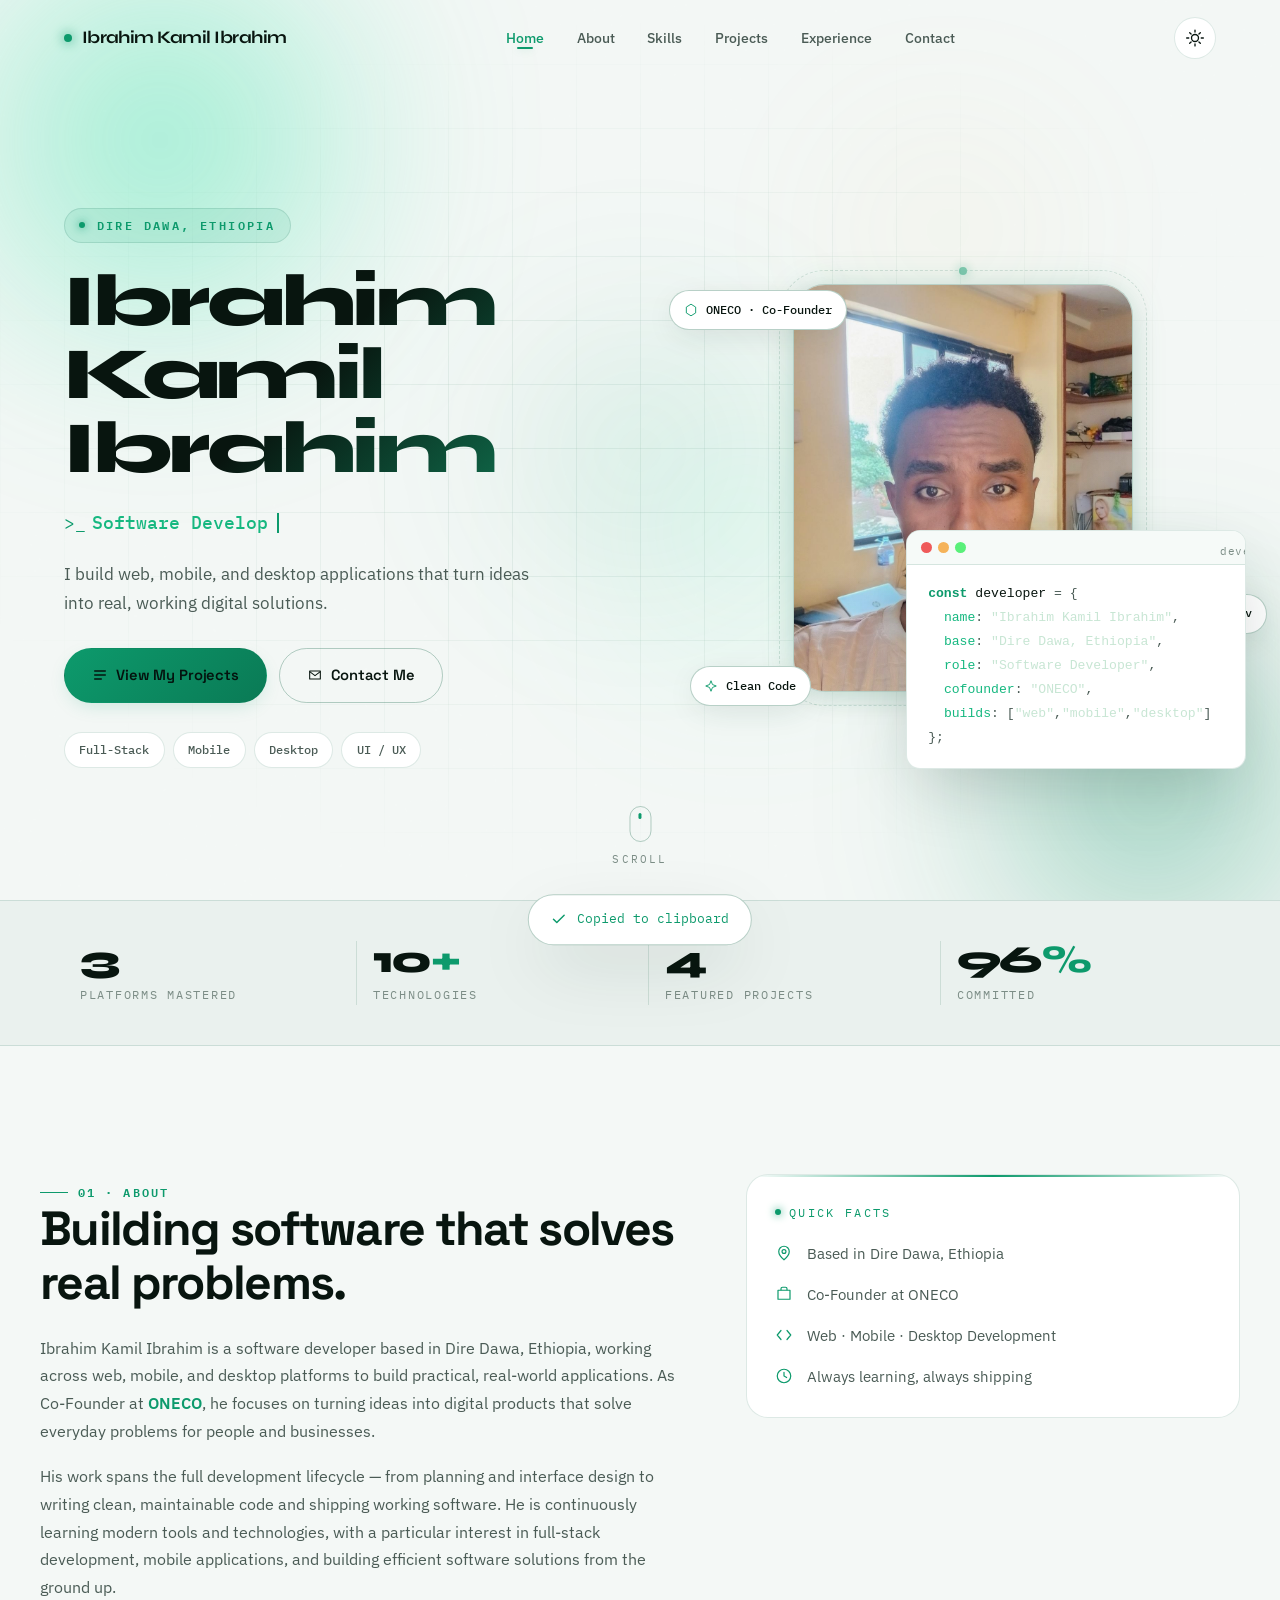
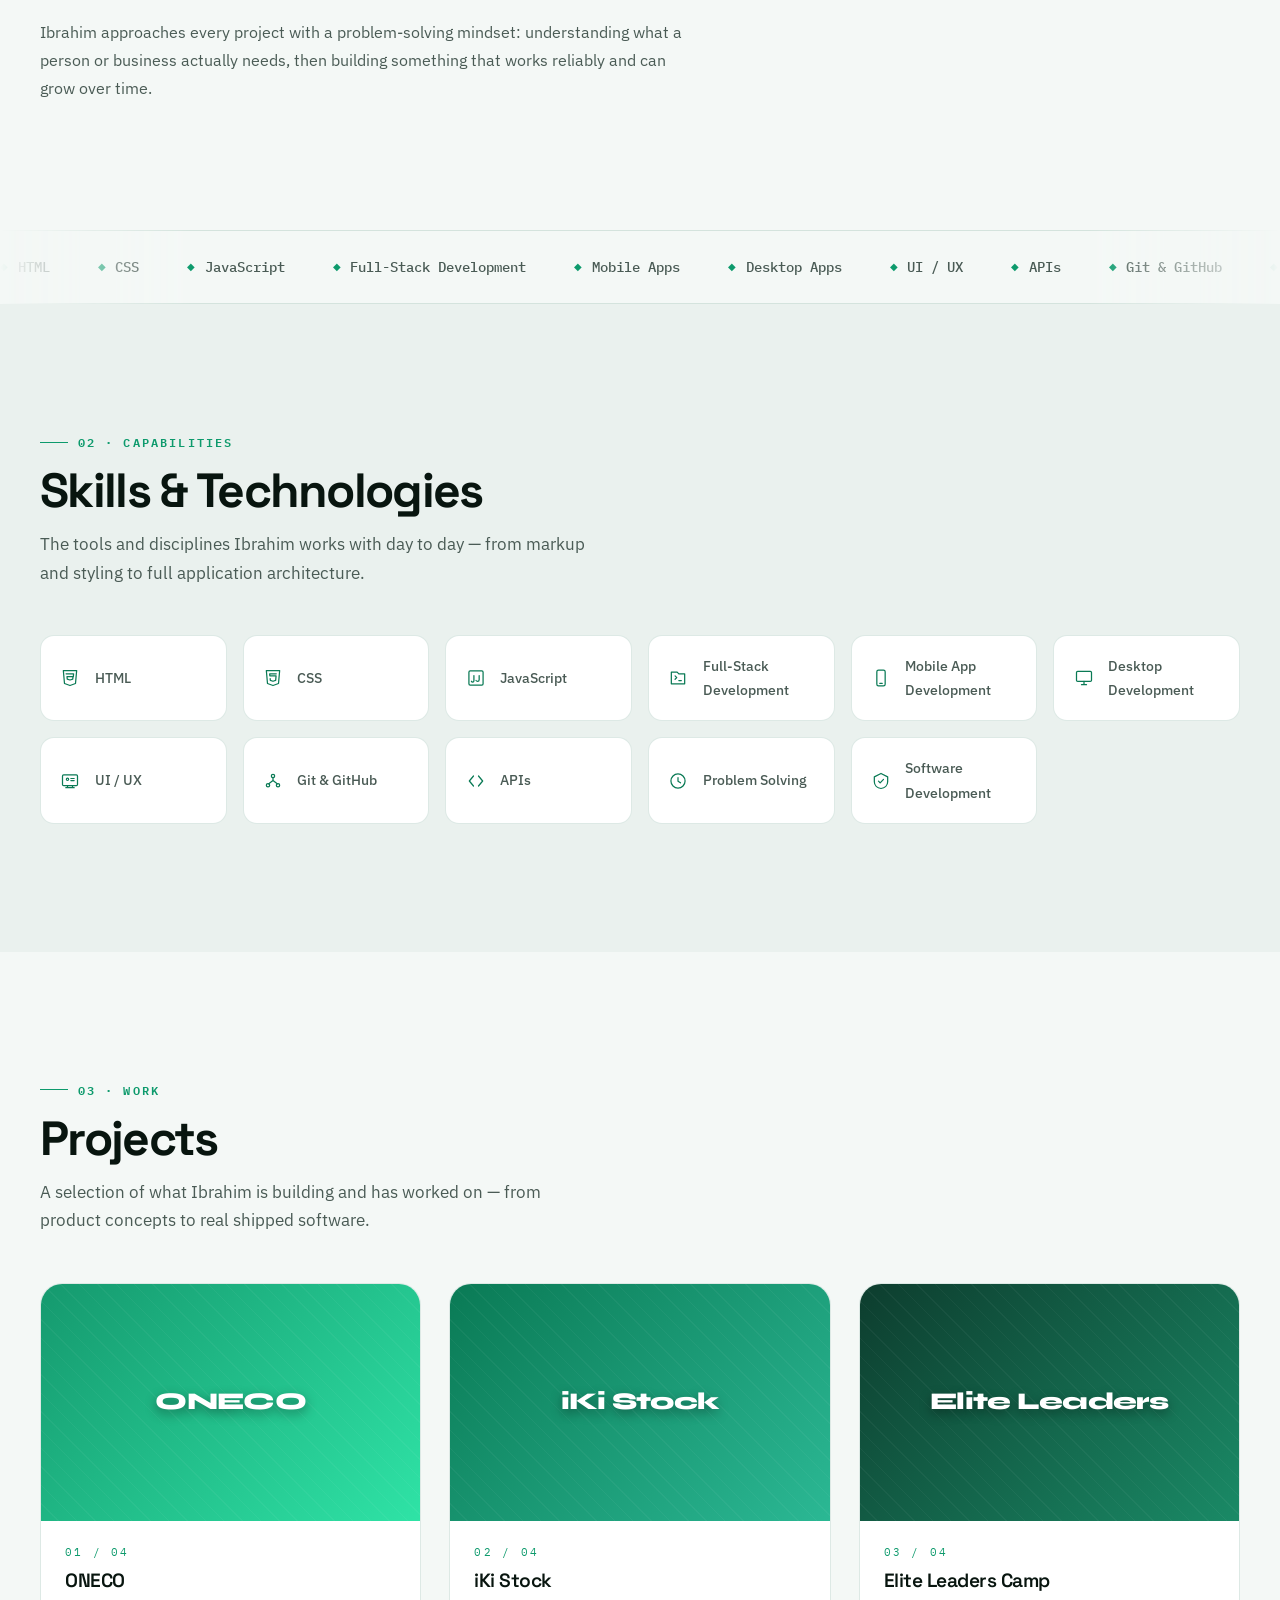
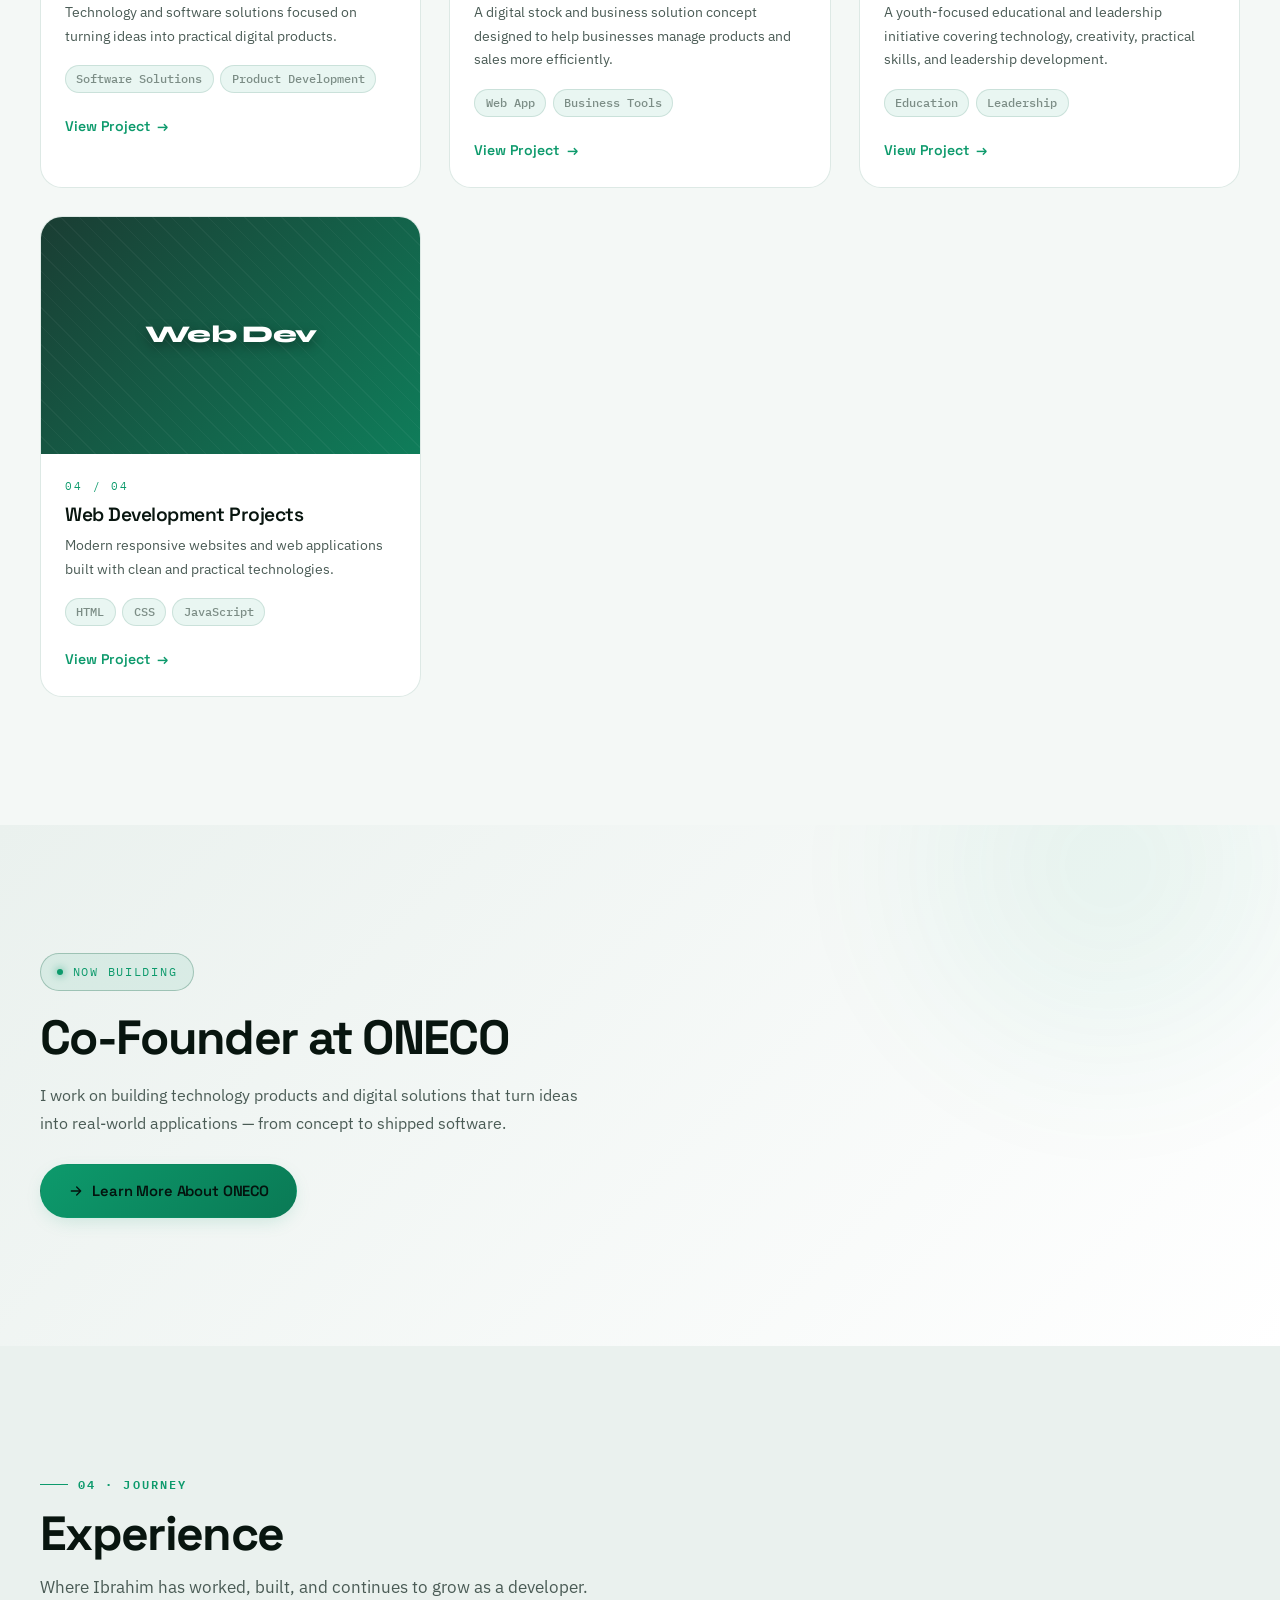
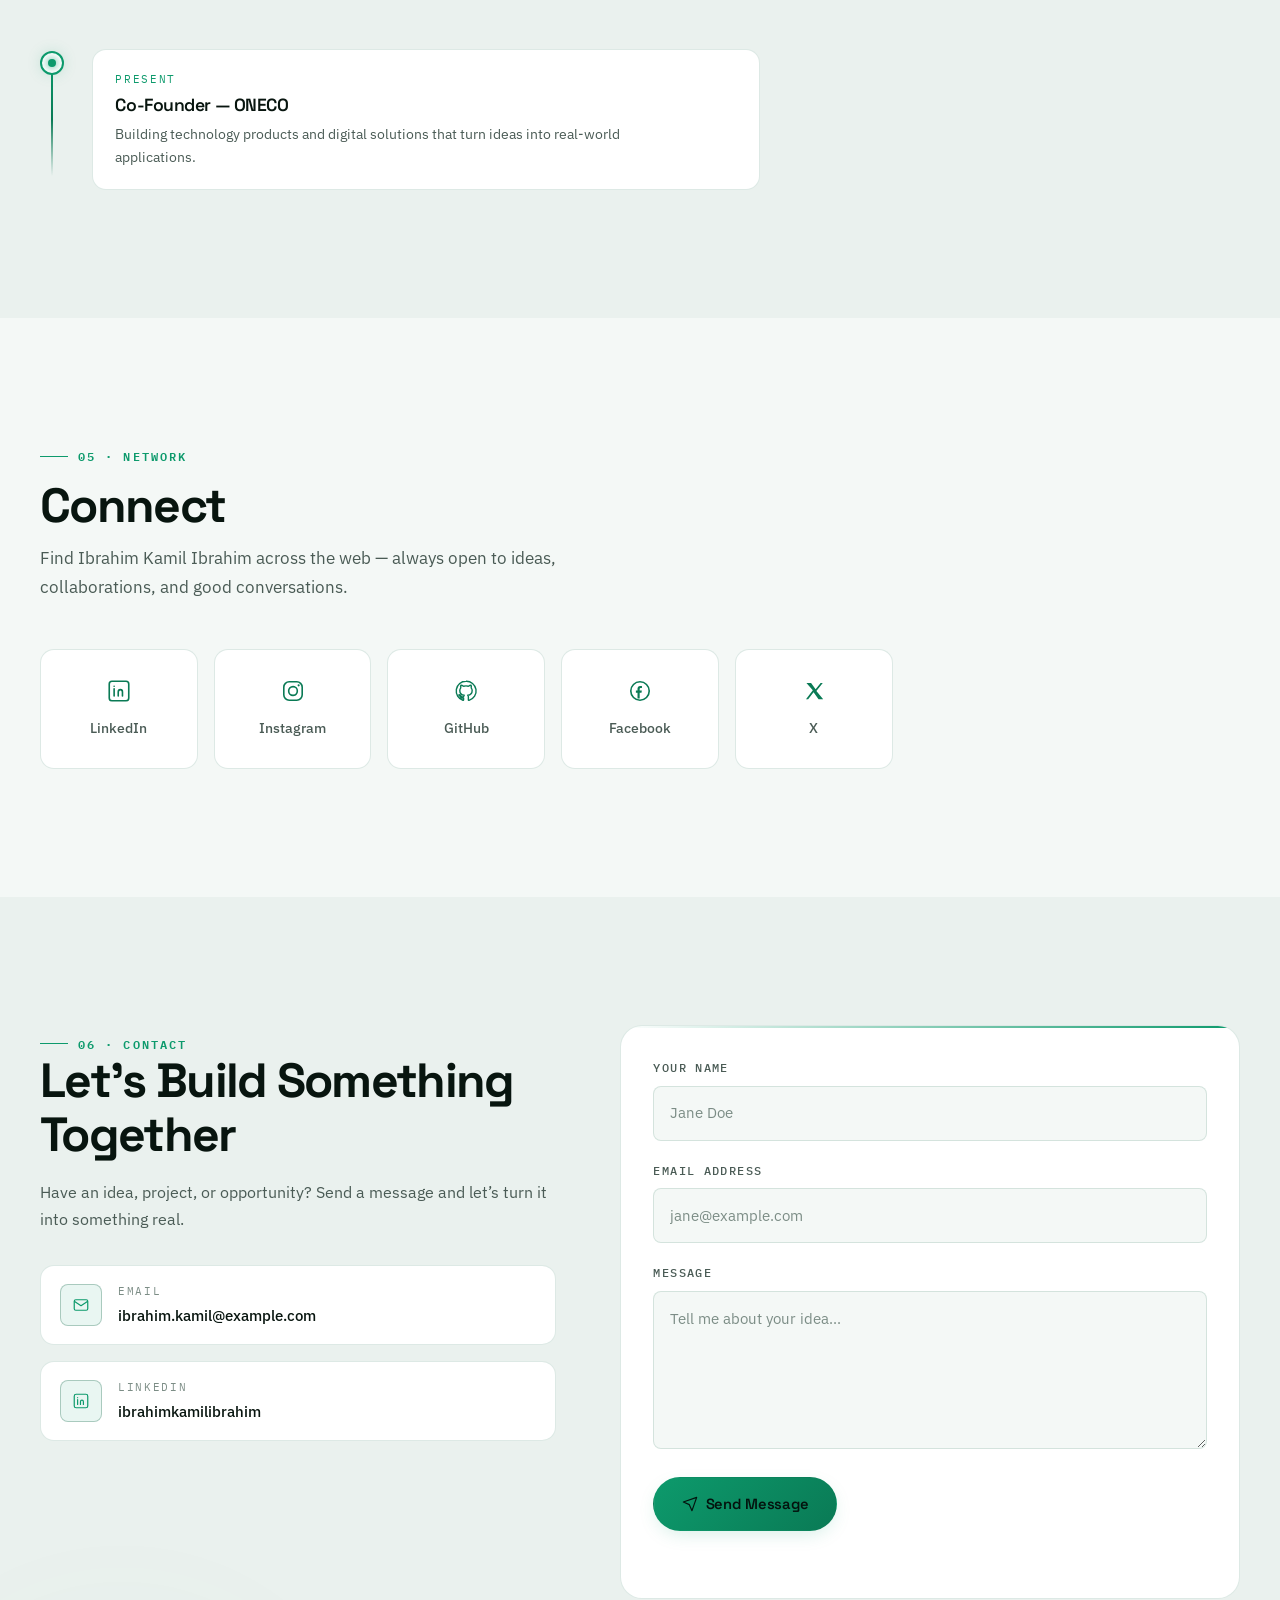
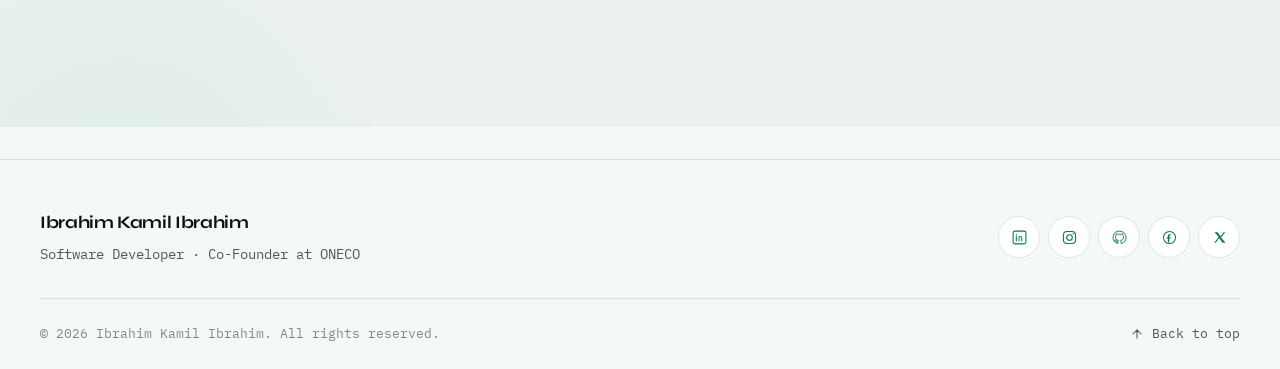
==== commit 6c86dccb: "Add SEO: robots.txt, sitemap.xml, Schema.org JSON-LD, OG/Twitter images, canonical URL, Google meta " ====
--- a/index.html
+++ b/index.html
@@ -15,6 +15,100 @@
 <link rel="preconnect" href="https://fonts.googleapis.com" />
 <link rel="preconnect" href="https://fonts.gstatic.com" crossorigin />
 <link href="https://fonts.googleapis.com/css2?family=Space+Grotesk:wght@400;500;600;700&family=IBM+Plex+Sans:wght@300;400;500;600&family=IBM+Plex+Mono:wght@400;500&family=Syne:wght@700;800&display=swap" rel="stylesheet" />
+
+<!-- ============================================================
+     GOOGLE SEARCH CONSOLE VERIFICATION (meta tag backup)
+     ============================================================ -->
+<meta name="google-site-verification" content="If9seBZ-auAfU0Hjgm3ITu2Q_s0Sl7HugbJEwwJlOo8" />
+
+<!-- ============================================================
+     CANONICAL URL
+     ============================================================ -->
+<link rel="canonical" href="https://ibrahim-kamil-ibrahim.github.io/" />
+
+<!-- ============================================================
+     OPEN GRAPH — IMAGE
+     ============================================================ -->
+<meta property="og:image" content="https://ibrahim-kamil-ibrahim.github.io/me.jpg" />
+<meta property="og:image:width" content="960" />
+<meta property="og:image:height" content="1280" />
+<meta property="og:image:alt" content="Portrait of Ibrahim Kamil Ibrahim, software developer" />
+
+<!-- ============================================================
+     TWITTER CARD — IMAGE
+     ============================================================ -->
+<meta name="twitter:image" content="https://ibrahim-kamil-ibrahim.github.io/me.jpg" />
+
+<!-- ============================================================
+     SCHEMA.ORG — PERSON (JSON-LD)
+     ============================================================ -->
+<script type="application/ld+json">
+{
+  "@context": "https://schema.org",
+  "@type": "Person",
+  "name": "Ibrahim Kamil Ibrahim",
+  "alternateName": "Ibrahim Kamil",
+  "jobTitle": "Software Developer",
+  "description": "Software developer and Co-Founder at ONECO, specializing in full-stack, web, mobile and desktop application development.",
+  "image": "https://ibrahim-kamil-ibrahim.github.io/me.jpg",
+  "url": "https://ibrahim-kamil-ibrahim.github.io/",
+  "sameAs": [
+    "https://www.linkedin.com/in/ibrahimkamilibrahim/",
+    "https://www.instagram.com/ibrahim_kamil_ibrahim_/",
+    "https://github.com/ibrahim-kamil-ibrahim",
+    "https://web.facebook.com/ibrahimkamilibrahim1",
+    "https://x.com/ibrahimkamil877"
+  ],
+  "worksFor": {
+    "@type": "Organization",
+    "name": "ONECO"
+  },
+  "address": {
+    "@type": "PostalAddress",
+    "addressLocality": "Dire Dawa",
+    "addressRegion": "Dire Dawa",
+    "addressCountry": "ET"
+  },
+  "knowsAbout": [
+    "HTML",
+    "CSS",
+    "JavaScript",
+    "Full-Stack Development",
+    "Mobile App Development",
+    "Desktop Development",
+    "UI/UX Design",
+    "Git",
+    "GitHub",
+    "APIs",
+    "Software Development"
+  ]
+}
+</script>
+
+<!-- ============================================================
+     SCHEMA.ORG — WEBSITE
+     ============================================================ -->
+<script type="application/ld+json">
+{
+  "@context": "https://schema.org",
+  "@type": "WebSite",
+  "name": "Ibrahim Kamil Ibrahim | Software Developer & Co-Founder at ONECO",
+  "url": "https://ibrahim-kamil-ibrahim.github.io/",
+  "description": "Portfolio of Ibrahim Kamil Ibrahim, software developer and Co-Founder at ONECO.",
+  "author": {
+    "@type": "Person",
+    "name": "Ibrahim Kamil Ibrahim"
+  },
+  "potentialAction": {
+    "@type": "SearchAction",
+    "target": {
+      "@type": "EntryPoint",
+      "urlTemplate": "https://ibrahim-kamil-ibrahim.github.io/?q={search_term_string}"
+    },
+    "query-input": "required name=search_term_string"
+  }
+}
+</script>
 
 <style>
 /* ==========================================================================
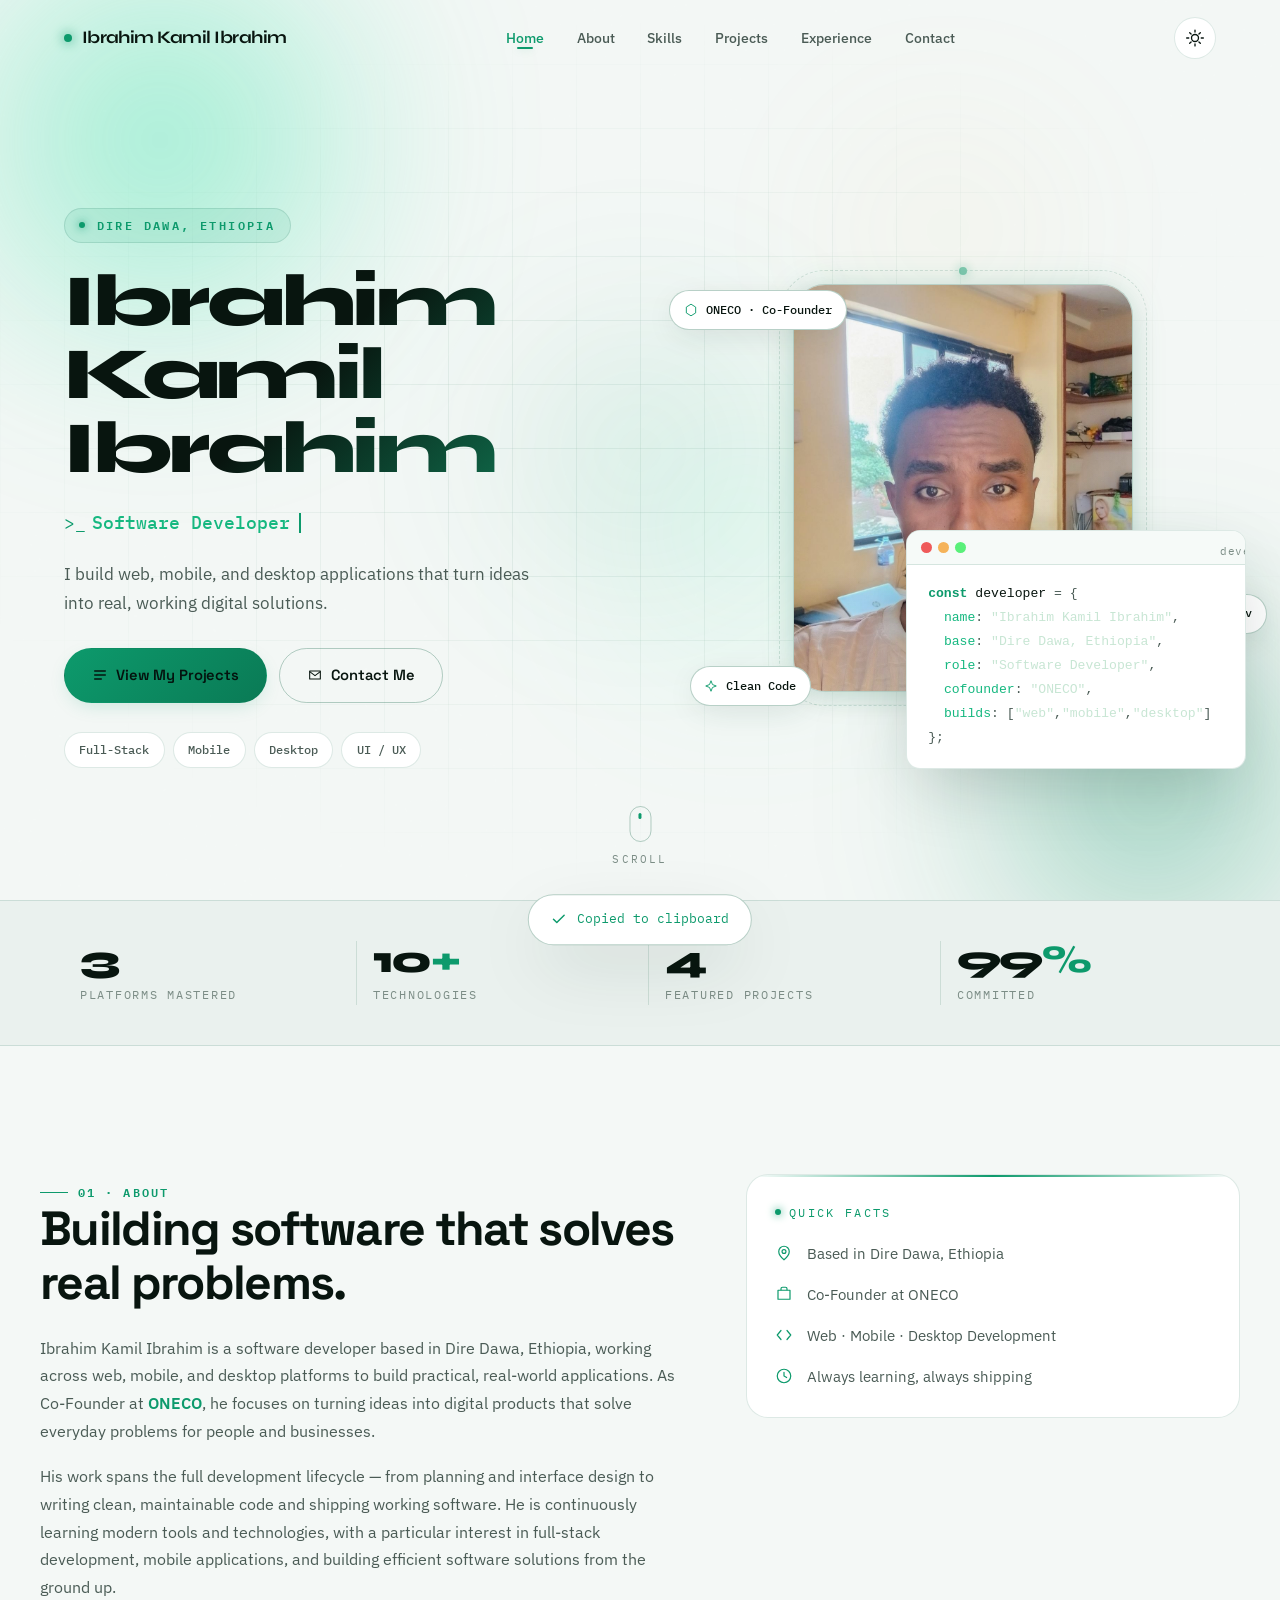
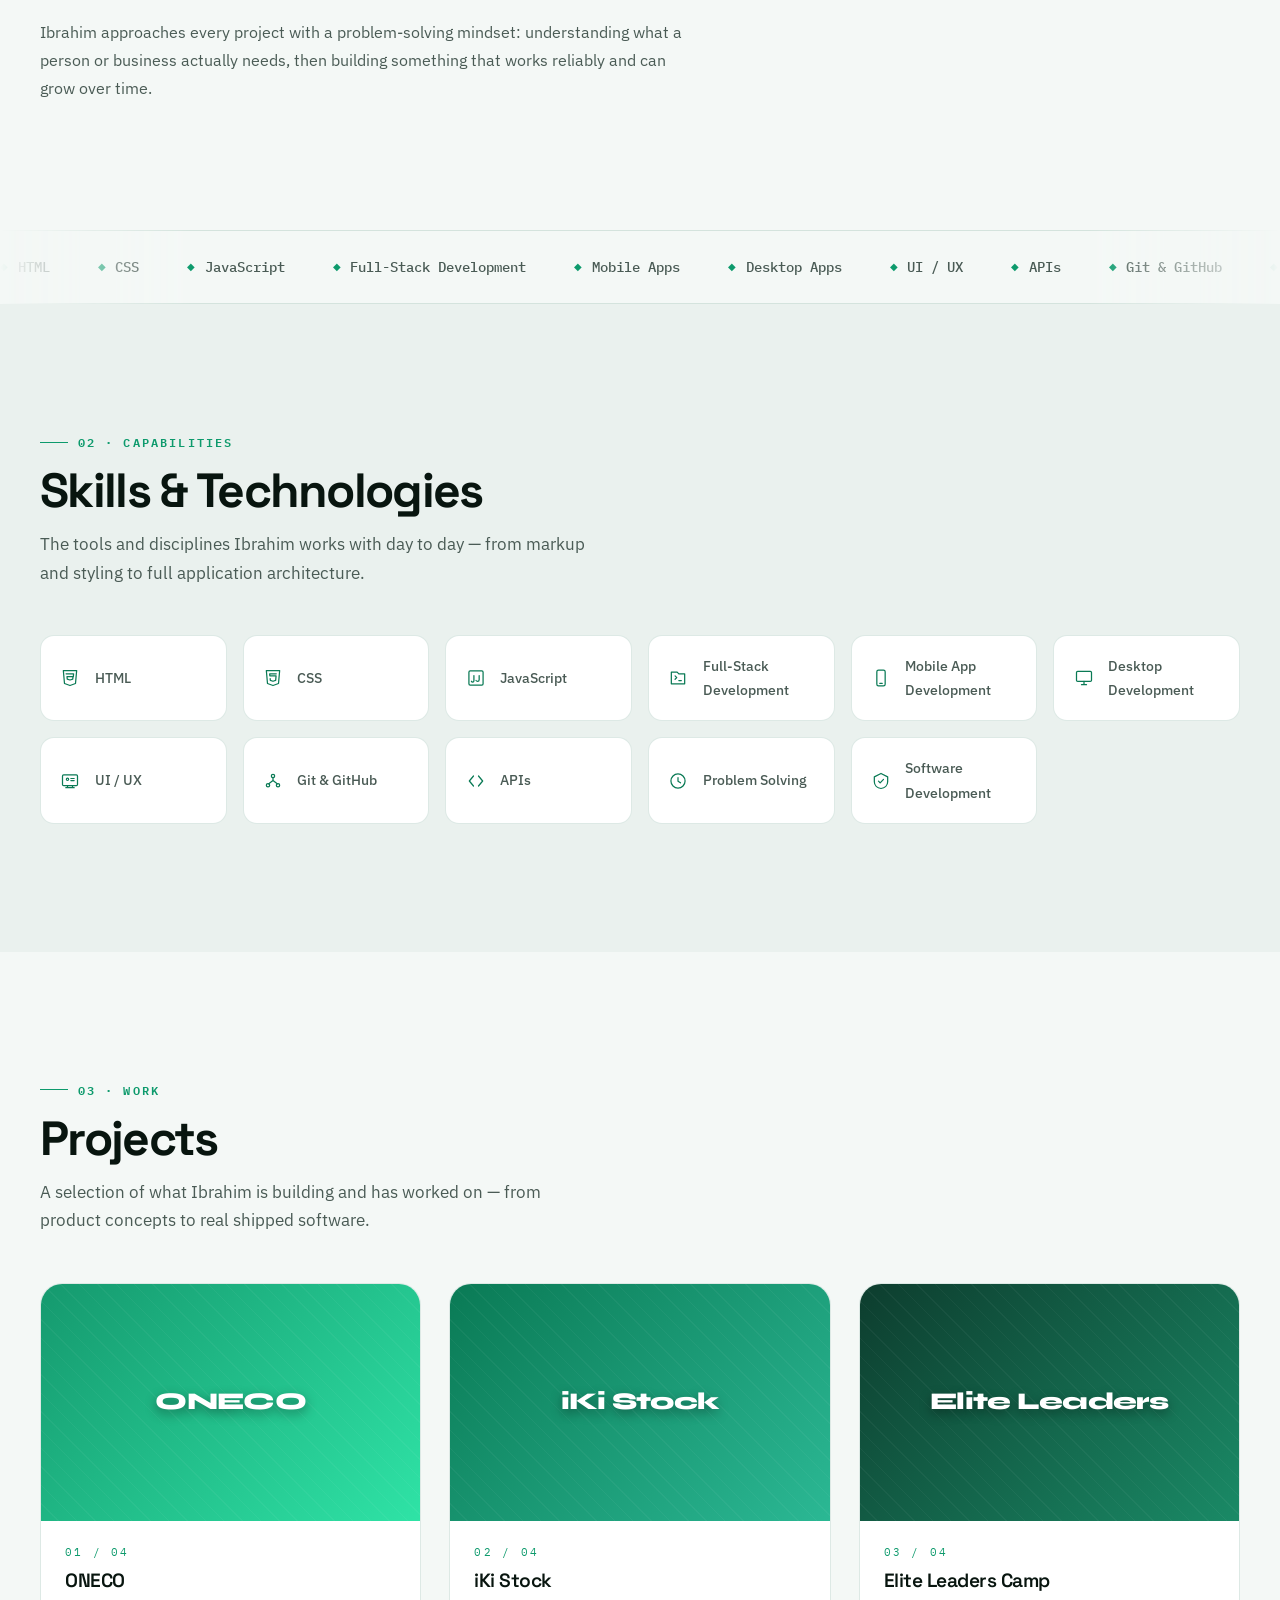
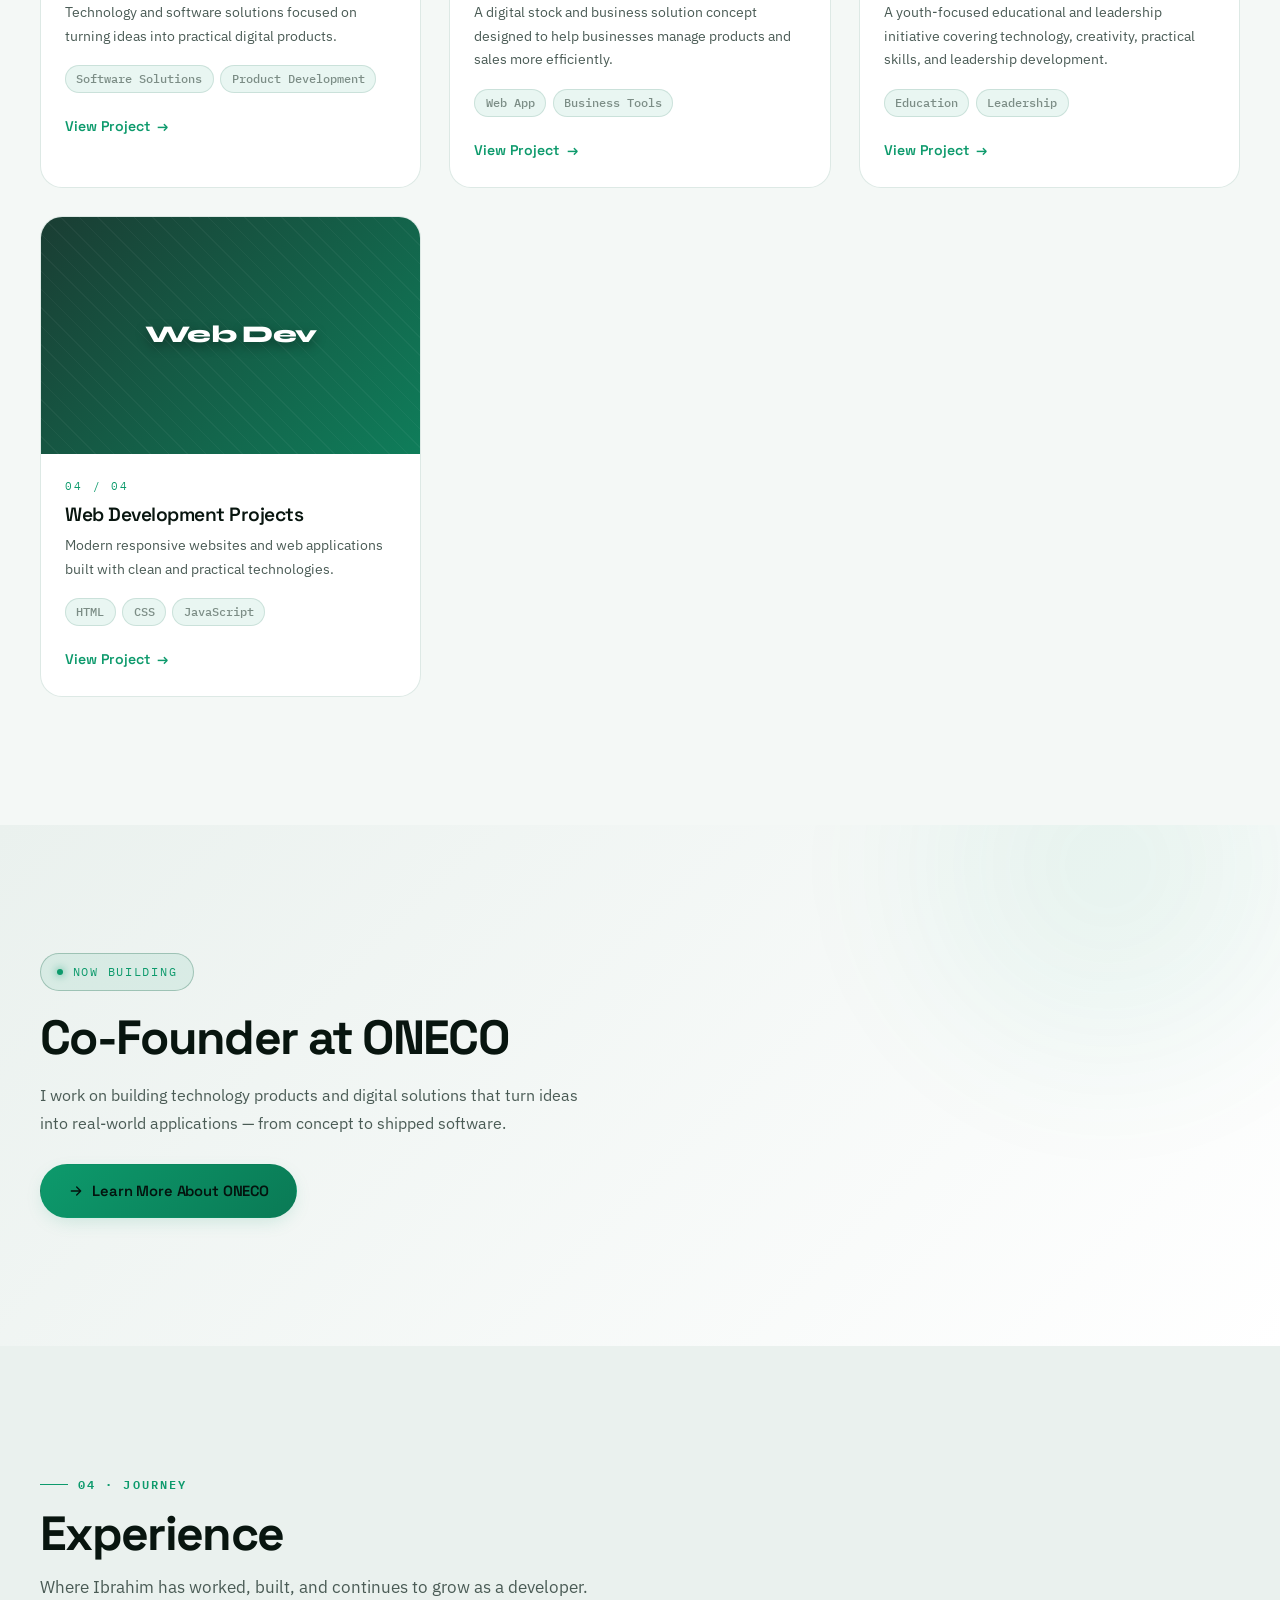
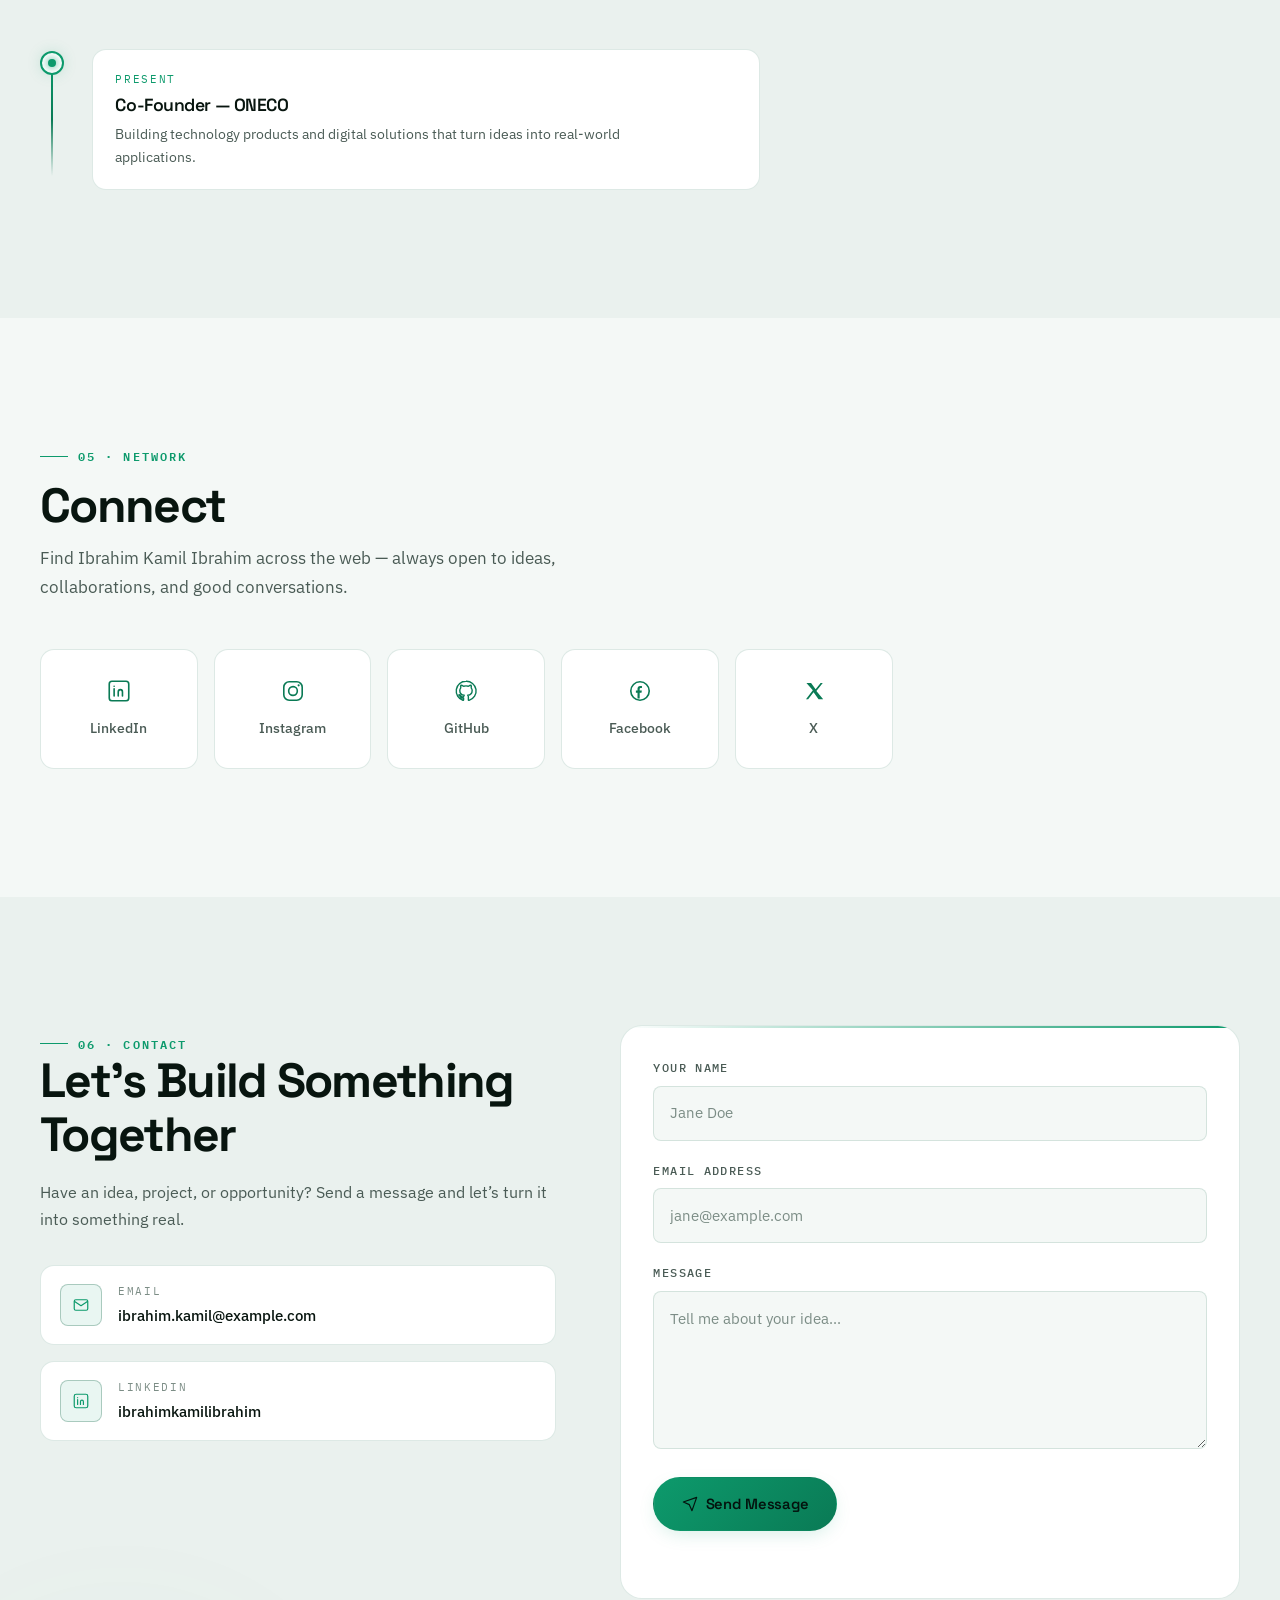
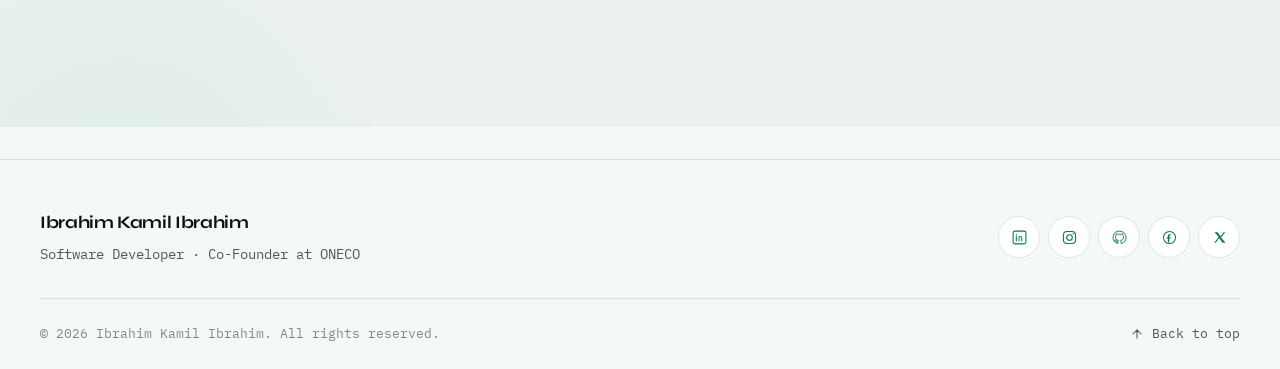
==== commit 937df8f6: "SEO: add og:url, og:site_name, og:locale, twitter:title, twitter:description, twitter:image:alt; rem" ====
--- a/index.html
+++ b/index.html
@@ -10,8 +10,10 @@
 <meta name="robots" content="index, follow" />
 <meta property="og:type" content="website" />
 <meta property="og:title" content="Ibrahim Kamil Ibrahim | Software Developer & Co-Founder at ONECO" />
-<meta property="og:description" content="Software developer and Co-Founder at ONECO, building full-stack, web, mobile and desktop applications." />
-<meta name="twitter:card" content="summary_large_image" />
+<meta property="og:description" content="Ibrahim Kamil Ibrahim is a software developer and Co-Founder at ONECO, specializing in full-stack, web, mobile and desktop application development." />
+<meta property="og:url" content="https://ibrahim-kamil-ibrahim.github.io/" />
+<meta property="og:site_name" content="Ibrahim Kamil Ibrahim" />
+<meta property="og:locale" content="en_US" />
 <link rel="preconnect" href="https://fonts.googleapis.com" />
 <link rel="preconnect" href="https://fonts.gstatic.com" crossorigin />
 <link href="https://fonts.googleapis.com/css2?family=Space+Grotesk:wght@400;500;600;700&family=IBM+Plex+Sans:wght@300;400;500;600&family=IBM+Plex+Mono:wght@400;500&family=Syne:wght@700;800&display=swap" rel="stylesheet" />
@@ -35,9 +37,13 @@
 <meta property="og:image:alt" content="Portrait of Ibrahim Kamil Ibrahim, software developer" />
 
 <!-- ============================================================
-     TWITTER CARD — IMAGE
+     TWITTER CARD
      ============================================================ -->
+<meta name="twitter:card" content="summary_large_image" />
+<meta name="twitter:title" content="Ibrahim Kamil Ibrahim | Software Developer & Co-Founder at ONECO" />
+<meta name="twitter:description" content="Ibrahim Kamil Ibrahim is a software developer and Co-Founder at ONECO, specializing in full-stack, web, mobile and desktop application development." />
 <meta name="twitter:image" content="https://ibrahim-kamil-ibrahim.github.io/me.jpg" />
+<meta name="twitter:image:alt" content="Portrait of Ibrahim Kamil Ibrahim, software developer" />
 
 <!-- ============================================================
      SCHEMA.ORG — PERSON (JSON-LD)
@@ -98,14 +104,6 @@
   "author": {
     "@type": "Person",
     "name": "Ibrahim Kamil Ibrahim"
-  },
-  "potentialAction": {
-    "@type": "SearchAction",
-    "target": {
-      "@type": "EntryPoint",
-      "urlTemplate": "https://ibrahim-kamil-ibrahim.github.io/?q={search_term_string}"
-    },
-    "query-input": "required name=search_term_string"
   }
 }
 </script>
